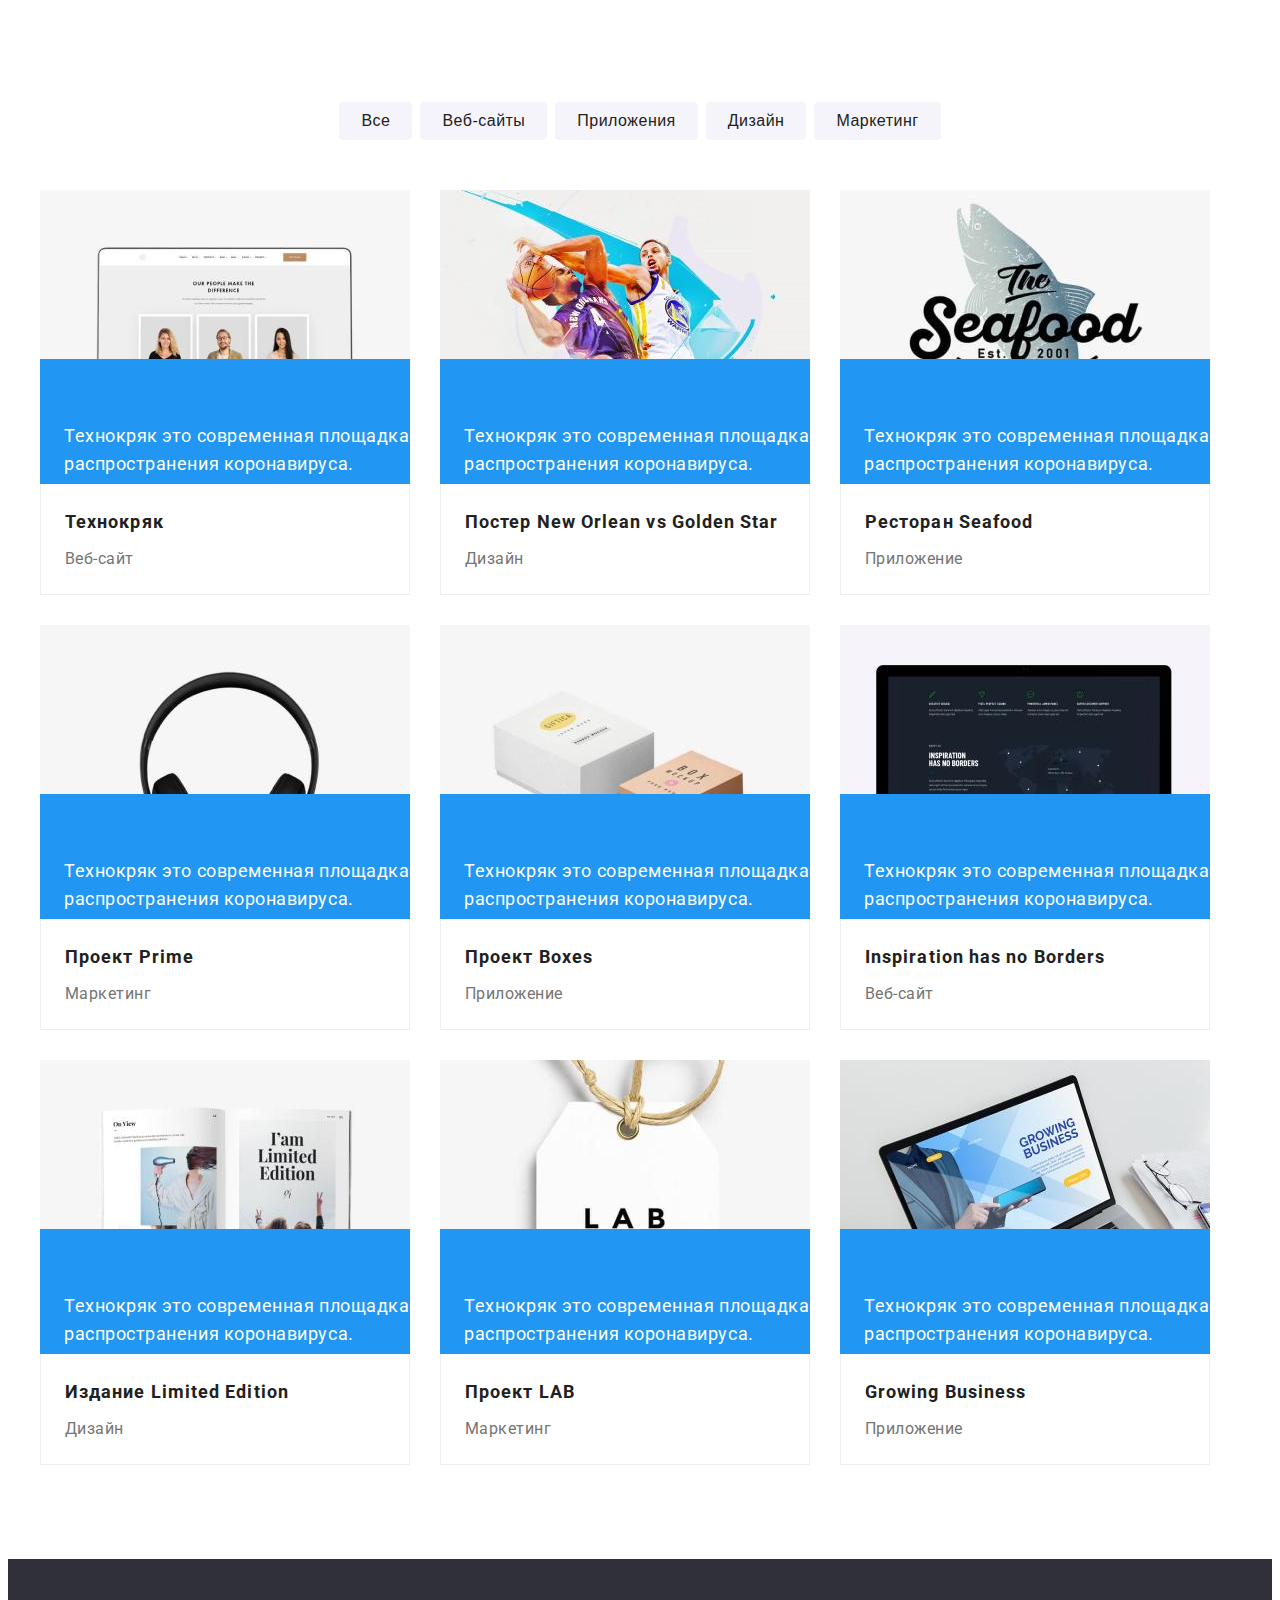
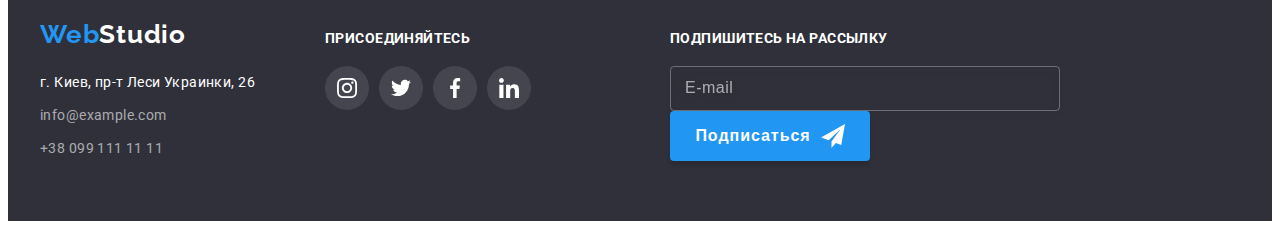
==== portfolio.html @ 68053c43 "1" ====
<!DOCTYPE html>
<html lang="ru">
  <head>
    <meta charset="UTF-8" />
    <meta http-equiv="X-UA-Compatible" content="IE=edge" />
    <meta name="viewport" content="width=device-width, initial-scale=1.0" />
    <link rel="preconnect" href="https://fonts.googleapis.com" />
    <link rel="preconnect" href="https://fonts.gstatic.com" crossorigin />
    <link
      href="https://fonts.googleapis.com/css2?family=Raleway:wght@700&family=Roboto:wght@400;500;700;900&display=swap"
      rel="stylesheet"
    />
    <link
      rel="stylesheet"
      href="https://cdnjs.cloudflare.com/ajax/libs/modern-normalize/1.1.0/modern-normalize.min.css"
      integrity="sha512-wpPYUAdjBVSE4KJnH1VR1HeZfpl1ub8YT/NKx4PuQ5NmX2tKuGu6U/JRp5y+Y8XG2tV+wKQpNHVUX03MfMFn9Q=="
      crossorigin="anonymous"
      referrerpolicy="no-referrer"
    />
    <link rel="stylesheet" href="./css/main.min.css" />
    <title>Test</title>
  </head>
  <body>
    <!-- <header class="header">
      <div class="header__container container">
        
        <a href="./index.html" class="header__logo logo link"
          >Web<span class="logo_primary-color">Studio</span>
          </a
        >


        <nav class="nav header__nav">
          <ul class="nav-list list">
            <li class="nav__item">
              <a class="nav__link link" href="./index.html">Студия </a>
            </li>
            <li class="nav__item">
              <a class="nav__link link" href="./portfolio.html"
                ><span class="nav__link_current-page">Портфолио</span></a
              >
            </li>
            <li class="nav__item">
              <a class="nav__link link" href="">Контакты</a>
            </li>
          </ul>
        </nav>

        <ul class="header__contacts contacts-list list">
          <li class="contacts-list__item">
            <a class="contacts-list__link link" href="mailto:info@devstudio.com"
              ><svg class="contacts-list__icon" width="16" height="12">
                <use href="./images/icon.svg#mailto"></use>
              </svg>
              info@devstudio.com
            </a>
          </li>
          <li class="contacts-list__item">
            <a class="contacts-list__link link" href="tel:+380961111111">
              <svg class="contacts-list__icon" width="10" height="16">
                <use href="./images/icon.svg#tel"></use>
              </svg>
              +38 096 111 11 11
            </a>
          </li>
        </ul>
      </div>
    </header> -->

    <main>
      <section class="portfolio section">
        <div class="container">
          <h1 class="visually-hidden">Портфолио</h1>
          <ul class="portfolio-filter portfolio-filter_margin-bottom list">
            <li class="portfolio-filter__item">
              <button class="portfolio-filter__btn" type="button">Все</button>
            </li>
            <li class="portfolio-filter__item">
              <button class="portfolio-filter__btn" type="button">
                Веб-сайты
              </button>
            </li>
            <li class="portfolio-filter__item">
              <button class="portfolio-filter__btn" type="button">
                Приложения
              </button>
            </li>
            <li class="portfolio-filter__item">
              <button class="portfolio-filter__btn" type="button">
                Дизайн
              </button>
            </li>
            <li class="portfolio-filter__item">
              <button class="portfolio-filter__btn" type="button">
                Маркетинг
              </button>
            </li>
          </ul>
          <ul class="portfolio-grid">
            <li class="portfolio-grid__item">
              <a class="portfolio-grid__link" href="">
                <div class="portfolio-grid__thumb">
                  <img
                    src="./images/portfolio-1.jpeg"
                    alt="Ноутбук"
                    width="100%"
                    height="auto"
                  />
                  <p class="portfolio-grid__text">
                    Технокряк это современная площадка распространения
                    коронавируса. Компании используют эту платформу для
                    цифрового шпионажа и атак на защищённые сервера конкурентов.
                  </p>
                </div>

                <div class="portfolio-grid__description">
                  <h2 class="portfolio-grid__title">Технокряк</h2>
                  <p class="portfolio-grid__subtitle">Веб-сайт</p>
                </div>
              </a>
            </li>
            <li class="portfolio-grid__item">
              <a class="portfolio-grid__link" href=""
                ><div class="portfolio-grid__thumb">
                  <img
                    src="./images/portfolio-2.jpeg"
                    alt="Ноутбук"
                    width="100%"
                    height="auto"
                  />
                  <p class="portfolio-grid__text">
                    Технокряк это современная площадка распространения
                    коронавируса. Компании используют эту платформу для
                    цифрового шпионажа и атак на защищённые сервера конкурентов.
                  </p>
                </div>
                <div class="portfolio-grid__description">
                  <h2 class="portfolio-grid__title">
                    Постер New Orlean vs Golden Star
                  </h2>
                  <p class="portfolio-grid__subtitle">Дизайн</p>
                </div>
              </a>
            </li>
            <li class="portfolio-grid__item">
              <a class="portfolio-grid__link" href=""
                ><div class="portfolio-grid__thumb">
                  <img
                    src="./images/portfolio-3.jpeg"
                    alt="Ноутбук"
                    width="100%"
                    height="auto"
                  />
                  <p class="portfolio-grid__text">
                    Технокряк это современная площадка распространения
                    коронавируса. Компании используют эту платформу для
                    цифрового шпионажа и атак на защищённые сервера конкурентов.
                  </p>
                </div>
                <div class="portfolio-grid__description">
                  <h2 class="portfolio-grid__title">Ресторан Seafood</h2>
                  <p class="portfolio-grid__subtitle">Приложение</p>
                </div>
              </a>
            </li>
            <li class="portfolio-grid__item">
              <a class="portfolio-grid__link" href=""
                ><div class="portfolio-grid__thumb">
                  <img
                    src="./images/portfolio-4.jpeg"
                    alt="Ноутбук"
                    width="100%"
                    height="auto"
                  />
                  <p class="portfolio-grid__text">
                    Технокряк это современная площадка распространения
                    коронавируса. Компании используют эту платформу для
                    цифрового шпионажа и атак на защищённые сервера конкурентов.
                  </p>
                </div>
                <div class="portfolio-grid__description">
                  <h2 class="portfolio-grid__title">Проект Prime</h2>
                  <p class="portfolio-grid__subtitle">Маркетинг</p>
                </div>
              </a>
            </li>
            <li class="portfolio-grid__item">
              <a class="portfolio-grid__link" href=""
                ><div class="portfolio-grid__thumb">
                  <img
                    src="./images/portfolio-5.jpeg"
                    alt="Ноутбук"
                    width="100%"
                    height="auto"
                  />
                  <p class="portfolio-grid__text">
                    Технокряк это современная площадка распространения
                    коронавируса. Компании используют эту платформу для
                    цифрового шпионажа и атак на защищённые сервера конкурентов.
                  </p>
                </div>
                <div class="portfolio-grid__description">
                  <h2 class="portfolio-grid__title">Проект Boxes</h2>
                  <p class="portfolio-grid__subtitle">Приложение</p>
                </div>
              </a>
            </li>
            <li class="portfolio-grid__item">
              <a class="portfolio-grid__link" href=""
                ><div class="portfolio-grid__thumb">
                  <img
                    src="./images/portfolio-6.jpeg"
                    alt="Ноутбук"
                    width="100%"
                    height="auto"
                  />
                  <p class="portfolio-grid__text">
                    Технокряк это современная площадка распространения
                    коронавируса. Компании используют эту платформу для
                    цифрового шпионажа и атак на защищённые сервера конкурентов.
                  </p>
                </div>
                <div class="portfolio-grid__description">
                  <h2 class="portfolio-grid__title">
                    Inspiration has no Borders
                  </h2>
                  <p class="portfolio-grid__subtitle">Веб-сайт</p>
                </div>
              </a>
            </li>
            <li class="portfolio-grid__item">
              <a class="portfolio-grid__link" href=""
                ><div class="portfolio-grid__thumb">
                  <img
                    src="./images/portfolio-7.jpeg"
                    alt="Ноутбук"
                    width="100%"
                    height="auto"
                  />
                  <p class="portfolio-grid__text">
                    Технокряк это современная площадка распространения
                    коронавируса. Компании используют эту платформу для
                    цифрового шпионажа и атак на защищённые сервера конкурентов.
                  </p>
                </div>
                <div class="portfolio-grid__description">
                  <h2 class="portfolio-grid__title">Издание Limited Edition</h2>
                  <p class="portfolio-grid__subtitle">Дизайн</p>
                </div>
              </a>
            </li>
            <li class="portfolio-grid__item">
              <a class="portfolio-grid__link" href=""
                ><div class="portfolio-grid__thumb">
                  <img
                    src="./images/portfolio-8.jpeg"
                    alt="Ноутбук"
                    width="100%"
                    height="auto"
                  />
                  <p class="portfolio-grid__text">
                    Технокряк это современная площадка распространения
                    коронавируса. Компании используют эту платформу для
                    цифрового шпионажа и атак на защищённые сервера конкурентов.
                  </p>
                </div>
                <div class="portfolio-grid__description">
                  <h2 class="portfolio-grid__title">Проект LAB</h2>
                  <p class="portfolio-grid__subtitle">Маркетинг</p>
                </div>
              </a>
            </li>
            <li class="portfolio-grid__item">
              <a class="portfolio-grid__link" href=""
                ><div class="portfolio-grid__thumb">
                  <img
                    src="./images/portfolio-9.jpeg"
                    alt="Ноутбук"
                    width="100%"
                    height="auto"
                  />
                  <p class="portfolio-grid__text">
                    Технокряк это современная площадка распространения
                    коронавируса. Компании используют эту платформу для
                    цифрового шпионажа и атак на защищённые сервера конкурентов.
                  </p>
                </div>
                <div class="portfolio-grid__description">
                  <h2 class="portfolio-grid__title">Growing Business</h2>
                  <p class="portfolio-grid__subtitle">Приложение</p>
                </div>
              </a>
            </li>
          </ul>
        </div>
      </section>
    </main>

    <footer class="footer section">
      <div class="footer__container container">
        <div class="footer__adress">
          <a href="./index.html" class="footer__logo logo link"
            >Web<span class="logo_secondary-color">Studio</span>
          </a>

          <address class="address">
            <ul class="addres__list">
              <li class="addres__item">
                <a class="adress__location" href="">
                  г. Киев, пр-т Леси Украинки, 26
                </a>
              </li>
              <li class="addres__item">
                <a
                  class="adress__contacts contacts-link"
                  href="mailto:info@example.com"
                >
                  info@example.com
                </a>
              </li>
              <li class="addres__item">
                <a
                  class="adress__contacts contacts-link"
                  href="tel:+380991111111"
                >
                  +38 099 111 11 11
                </a>
              </li>
            </ul>
          </address>
        </div>

        <div class="footer__social">
          <p class="footer__title">Присоединяйтесь</p>
          <ul class="social-list">
            <li class="social-list__item">
              <a
                class="social-list__link social-list__link_inverted"
                href="https://www.instagram.com/"
                target="_blank"
                rel="noreferrer noopener"
                ><svg class="social-list__icon" width="20" height="20">
                  <use href="./images/icon.svg#instagram"></use>
                </svg>
              </a>
            </li>
            <li class="social-list__item">
              <a
                href="https://facebook.com/"
                class="social-list__link social-list__link_inverted"
                target="_blank"
                rel="noreferrer noopener"
                ><svg class="social-list__icon" width="20" height="20">
                  <use href="./images/icon.svg#twitter"></use>
                </svg>
              </a>
            </li>
            <li class="social-list__item">
              <a
                href="https://twitter.com/"
                class="social-list__link social-list__link_inverted"
                target="_blank"
                rel="noreferrer noopener"
                ><svg class="social-list__icon" width="20" height="20">
                  <use href="./images/icon.svg#facebook"></use>
                </svg>
              </a>
            </li>
            <li class="social-list__item">
              <a
                href="https://linkedin.com/"
                class="social-list__link social-list__link_inverted"
                target="_blank"
                rel="noreferrer noopener"
                ><svg class="social-list__icon" width="20" height="20">
                  <use href="./images/icon.svg#linkedin"></use>
                </svg>
              </a>
            </li>
          </ul>
        </div>
        <div class="footer__subscribe">
          <form class="form-footer">
            <p class="footer__title">Подпишитесь на рассылку</p>
            <input
              type="email"
              id="email"
              placeholder="E-mail"
              class="form-footer__input"
            />
            <button type="submit" class="form-footer__btn btn">
              Подписаться
              <svg width="24" height="24" class="form-footer__icon">
                <use href="./images/icon.svg#icon-send"></use>
              </svg>
            </button>
          </form>
        </div>
      </div>
    </footer>
  </body>
</html>
---- css/main.min.css ----
:root{--primary-text-color: #757575;--secondary-text-color: #212121;--third-text-color: #ffffff;--primary-background-color: #e5e5e5;--secondary-background-color: #f5f4fa;--third-background-color: #ffffff;--primary-logo-color: #000000;--accent-color: #2196f3;--active-color: #188ce8}.visually-hidden{position:absolute;width:1px;height:1px;margin:-1px;border:0;padding:0;white-space:nowrap;clip-path:inset(100%);clip:rect(0 0 0 0);overflow:hidden}p,h1,h2,h3,h4,h5,h6,ul{margin:0;padding:0}img{display:block}ul{list-style:none}body{font-family:'Roboto', sans-serif;color:var(--primary-text-color);letter-spacing:0.03em}img{display:block}a{color:var(--primary-text-color);text-decoration:none;transition:color 250ms cubic-bezier(0.4, 0, 0.2, 1)}a:hover,a:focus{color:var(--accent-color)}@media screen and (min-width: 320px){.container{width:100%;padding-left:15px;padding-right:15px;margin:0 auto}}@media screen and (min-width: 480px){.container{width:480px;padding-left:15px;padding-right:15px;margin:0 auto}}@media screen and (min-width: 768px){.container{width:768px;padding-left:15px;padding-right:15px;margin:0 auto}}@media screen and (min-width: 1200px){.container{width:1200px;padding-left:15px;padding-right:15px;margin:0 auto}}.social-list{display:flex;justify-content:center}.social-list__item+.social-list__item{margin-left:10px}.social-list__link{display:flex;align-items:center;justify-content:center;width:44px;height:44px;border-radius:50%;color:#afb1b8;background-color:#ffffff;transition:background-color 250ms cubic-bezier(0.4, 0, 0.2, 1)}.social-list__link:focus,.social-list__link:hover{background-color:var(--accent-color)}.social-list__icon{fill:currentColor;transition:fill 250ms cubic-bezier(0.4, 0, 0.2, 1)}.social-list__link:focus .social-list__icon,.social-list__link:hover .social-list__icon{fill:#ffffff}.social-list__link_inverted{color:var(--third-text-color);background-color:rgba(255,255,255,0.1);transition:background-color 250ms cubic-bezier(0.4, 0, 0.2, 1)}.social-list__link_inverted:focus,.social-list__link_inverted:hover{background-color:var(--accent-color)}.social-list__icon{fill:currentColor}.btn{display:flex;justify-content:center;padding:10px 20px;width:200px;font-weight:700;font-size:16px;line-height:1.875;letter-spacing:.06em;text-transform:none;border:transparent;border-radius:4px;box-shadow:0px 4px 4px rgba(0,0,0,0.15);background-color:var(--accent-color);color:var(--third-text-color);cursor:pointer}.btn:active{background-color:var(--active-color)}.nav__link_current-page{color:var(--accent-color)}.nav__link_current-page::after{content:'';display:block;height:4px;width:100%;position:absolute;bottom:0;transform:translateY(1px);background:var(--accent-color);border-radius:2px}.logo{font-family:'Raleway', sans-serif;font-weight:700;font-size:26px;line-height:1.19231;letter-spacing:.03em;text-transform:none;color:var(--accent-color)}.logo:hover .logo_primary-color,.logo:focus .logo_primary-color,.logo:hover .logo_secondary-color,.logo:focus .logo_secondary-color{color:var(--accent-color)}.logo_primary-color{color:var(--primary-logo-color);transition:color 250ms cubic-bezier(0.4, 0, 0.2, 1)}.logo_secondary-color{color:var(--third-text-color);transition:color 250ms cubic-bezier(0.4, 0, 0.2, 1)}.section-title{text-align:center;color:var(--secondary-text-color)}@media screen and (min-width: 320px){.section-title{font-weight:700;font-size:28px;line-height:1.17857;letter-spacing:.03em;text-transform:none}}@media screen and (min-width: 1200px){.section-title{font-weight:700;font-size:36px;line-height:1.16667;letter-spacing:.03em;text-transform:none}}@media screen and (min-width: 320px){.section{padding:60px 0}}@media screen and (min-width: 1200px){.section{padding:94px 0}}.backdrop{position:fixed;top:0;left:0;width:100%;height:100%;opacity:1;transition:opacity 250ms cubic-bezier(0.4, 0, 0.2, 1);background:rgba(0,0,0,0.2)}.backdrop.is-hidden{opacity:0;pointer-events:none}.modal{position:absolute;top:50%;left:50%;transform:translate(-50%, -50%) scale(1);width:528px;min-height:580px;padding:40px;transition:transform 250ms cubic-bezier(0.4, 0, 0.2, 1);background:#ffffff;box-shadow:0px 1px 3px rgba(0,0,0,0.12),0px 1px 1px rgba(0,0,0,0.14),0px 2px 1px rgba(0,0,0,0.2);border-radius:4px}.modal__close-back{position:absolute;top:8px;right:8px;display:flex;align-items:center;justify-content:center;width:30px;height:30px;background:#ffffff;border-radius:50%;border:1px solid rgba(0,0,0,0.1);transition:border 250ms cubic-bezier(0.4, 0, 0.2, 1)}.modal__close-back:hover,.modal__close-back:focus{border:1px solid var(--accent-color)}.modal__close-back_icon{fill:currentColor;width:18px;height:18px;transition:fill 250ms cubic-bezier(0.4, 0, 0.2, 1)}.modal__close-back:hover .modal__close-back_icon,.modal__close-back:focus .modal__close-back_icon{fill:var(--accent-color)}.modal__title{font-weight:700;font-size:20px;line-height:1.1;color:var(--secondary-text-color);margin-bottom:12px}.modal-form__field{margin-bottom:10px}.modal-form__label{display:block;margin-bottom:4px;font-size:12px;line-height:1.17;letter-spacing:0.01em;color:var(--primary-text-color)}.modal-form__input_wrraper{position:relative}.modal-form__input{width:100%;padding:12px;padding-left:41px;border:1px solid rgba(33,33,33,0.2);border-radius:4px;outline:none;transition:border-color 250ms cubic-bezier(0.4, 0, 0.2, 1)}.modal-form__input:focus{border-color:var(--accent-color)}.modal-form__icon{position:absolute;top:50%;left:11px;transform:translateY(-50%);fill:#212121;transition:fill 250ms cubic-bezier(0.4, 0, 0.2, 1)}.modal-form__input:focus+.modal-form__icon{fill:var(--accent-color)}.modal-form__comment{margin-bottom:20px}.modal-form__input_text{padding:12px 16px;resize:none;height:120px}.modal-form__input_text::placeholder{font-size:12px;line-height:1.17;letter-spacing:0.01em;color:rgba(117,117,117,0.5);transition:text-shadow 250ms cubic-bezier(0.4, 0, 0.2, 1)}.modal-form__input_text:focus.modal-form__input_text::placeholder{text-shadow:0px 4px 4px rgba(0,0,0,0.25)}.modal-form__check{display:flex;justify-content:center;margin-bottom:40px}.modal-form__agree-link{text-decoration:underline;color:var(--accent-color)}.modal-form__check-text{display:flex;align-items:center;font-size:14px;line-height:1.71;color:var(--primary-text-color)}.modal-form__check-box-custom{display:flex;align-items:center;justify-content:center;margin-right:9px;width:16px;height:15px;border-radius:2px;border:2px solid #212121}.modal-form__check_input:checked+.modal-form__check-text .modal-form__check-box-custom{background-color:var(--accent-color);border-color:transparent}.modal-submit{margin:0 auto}@media screen and (min-width: 768px) and (max-width: 1199px){.list{display:flex;flex-wrap:wrap;justify-content:center;margin:-15px}}@media screen and (min-width: 1200px){.list{display:flex;flex-wrap:wrap}}@media screen and (min-width: 320px) and (max-width: 767px){.list__item+.list__item{margin-bottom:30px}}@media screen and (min-width: 768px) and (max-width: 1199px){.list__item+.list__item{flex-basis:354px;margin:15px}}@media screen and (min-width: 1200px){.list__item+.list__item{flex-basis:270px}.list__item+.list__item+.list__item+.list__item{margin-left:30px}}.header{border-bottom:1px solid #ececec}.header__container{display:flex;align-items:center}@media screen and (min-width: 768px) and (max-width: 1199px){.header__container{justify-content:space-between}}@media screen and (min-width: 1200px){.header__logo{margin-right:93px}}@media screen and (min-width: 320px) and (max-width: 767px){.header__nav{display:none}}@media screen and (min-width: 768px){.nav-list{display:flex}}.nav__item+.nav__item{margin-left:50px}.nav__link{position:relative;display:block;padding:32px 0;font-weight:500;font-size:14px;line-height:1.14286;letter-spacing:.02em;text-transform:none;color:var(--secondary-text-color)}@media screen and (min-width: 320px) and (max-width: 767px){.header__contacts{display:none}}@media screen and (min-width: 768px) and (max-width: 1199px){.header__contacts{display:flex;flex-direction:column}}@media screen and (min-width: 1200px){.header__contacts{display:flex;align-items:center;margin-left:auto}}@media screen and (min-width: 768px) and (max-width: 1199px){.contacts-list__item+.contacts-list__item{margin-top:10px}}@media screen and (min-width: 1200px){.contacts-list__item+.contacts-list__item{margin-left:50px}}.contacts-list__link{padding:32px 0;font-weight:500;font-size:14px;line-height:1.14286;letter-spacing:.02em;text-transform:none;color:var(--primary-text-color)}@media screen and (min-width: 1200px){.contacts-list__link{display:flex;align-items:center;justify-content:center}}.contacts-list__icon{margin-right:10px;fill:currentColor}.contacts-list__link:hover .contacts-list__icon,.contacts-list__link:focus .contacts-list__icon{fill:currentColor}.menu-open-btn{border:none;background-color:transparent;padding:0px;display:block;margin-left:auto}@media screen and (min-width: 320px) and (max-width: 767px){.menu-open-btn{margin-top:10px;margin-bottom:10px}}@media screen and (min-width: 768px){.menu-open-btn{display:none}}.menu-open-btn>span{display:block;width:40px;height:40px;background-color:#ccc}.hero{max-width:1600px;margin:0 auto;text-align:center;background-image:linear-gradient(rgba(47,48,58,0.4), rgba(47,48,58,0.4)),url(../images/hero-bg.jpeg);background-repeat:no-repeat;background-position:center;background-size:cover}@media screen and (min-width: 320px) and (max-width: 1199px){.hero{padding-top:118px;padding-bottom:118px}}@media screen and (min-width: 1200px){.hero{padding-top:200px;padding-bottom:200px}}.hero__title{margin-left:auto;margin-right:auto;color:var(--third-text-color);margin-bottom:30px}@media screen and (min-width: 320px) and (max-width: 1199px){.hero__title{font-weight:900;font-size:26px;line-height:1.61538;letter-spacing:.06em;text-transform:uppercase;max-width:360px}}@media screen and (min-width: 1200px){.hero__title{max-width:696px;font-weight:900;font-size:44px;line-height:1.36364;letter-spacing:.06em;text-transform:uppercase}}.hero__btn{margin-right:auto;margin-left:auto}@media screen and (min-width: 768px) and (max-width: 1199px){.advantage-list{display:flex;flex-wrap:wrap;margin:-15px}}@media screen and (min-width: 1200px){.advantage-list{display:flex;flex-wrap:wrap}}@media screen and (min-width: 320px) and (max-width: 767px){.advantage-list__item{margin-bottom:30px}}@media screen and (min-width: 768px) and (max-width: 1199px){.advantage-list__item{flex-basis:calc((100% - 4 * 15px) / 2);margin:15px}}@media screen and (min-width: 1200px){.advantage-list__item{flex-basis:270px}.advantage-list__item+.advantage-list__item{margin-left:30px}}.advantage-list__wrapper{display:flex;align-items:center;justify-content:center;height:120px;margin-bottom:30px;background-color:var(--secondary-background-color);border-radius:4px}.advantage-list__subtitle{margin-bottom:10px;font-weight:700;font-size:14px;line-height:1.14286;letter-spacing:.03em;text-transform:uppercase;color:var(--secondary-text-color)}@media screen and (min-width: 320px) and (max-width: 767px){.advantage-list__subtitle{text-align:center}}.advantage-list__text{font-weight:400;font-size:14px;line-height:1.71429;letter-spacing:.03em;text-transform:none}@media screen and (max-width: 1199px){.work{display:none}}@media screen and (min-width: 1200px){.work{padding-top:0}}.work__title{margin-bottom:50px}.work-list{display:flex}.work-list__item+.work-list__item{margin-left:30px}.card-thumb{position:relative}.card-thumb__text{position:absolute;bottom:0;width:100%;padding:27px 0;font-weight:700;font-size:14px;line-height:1.14286;letter-spacing:.03em;text-transform:uppercase;text-align:center;color:var(--third-text-color);background-color:rgba(47,48,58,0.8)}.command{background-color:var(--secondary-background-color)}.command__title{margin-bottom:50px}@media screen and (min-width: 768px) and (max-width: 1199px){.command__list{display:flex;flex-wrap:wrap;margin:-15px}}@media screen and (min-width: 1200px){.command__list{display:flex}}.command__item{background-color:var(--third-background-color);border-radius:0px 0px 4px 4px;box-shadow:0px 1px 3px rgba(0,0,0,0.12),0px 1px 1px rgba(0,0,0,0.14),0px 2px 1px rgba(0,0,0,0.2)}@media screen and (min-width: 320px) and (max-width: 767px){.command__item{margin-bottom:30px;min-width:270px;height:auto;margin-left:auto;margin-right:auto}}@media screen and (min-width: 768px) and (max-width: 1199px){.command__item{margin:15px;flex-basis:calc((100% - 4 * 15px) / 2)}}@media screen and (min-width: 1200px){.command__item+.command__item{margin-left:30px}}.command__description{padding:30px 0;text-align:center}.command__subtitle{margin-bottom:10px;font-weight:500;font-size:16px;line-height:1.19}.command__text{margin-bottom:16px;font-size:16px;line-height:1.19}.clients__title{margin-bottom:50px}.clients__list{display:flex}@media screen and (min-width: 320px) and (max-width: 1199px){.clients__list{flex-wrap:wrap;margin:-15px}}.clients__item{height:92px}@media screen and (min-width: 320px) and (max-width: 767px){.clients__item{margin:15px;flex-basis:calc((100% - 4 * 15px) / 2)}}@media screen and (min-width: 768px) and (max-width: 1199px){.clients__item{margin:15px;flex-basis:calc((100% - 6 * 15px) / 3)}}@media screen and (min-width: 1200px){.clients__item{flex-basis:calc((100% - 12 * 15px) / 6)}.clients__item+.clients__item{margin-left:30px}}.clients__link{display:flex;align-items:center;justify-content:center;width:100%;height:100%;border:1px solid #afb1b8;border-radius:4px;transition:border 250ms cubic-bezier(0.4, 0, 0.2, 1)}.clients__link:hover,.clients__link:focus{border:1px solid var(--accent-color)}.clients__logo{fill:#afb1b8;transition:fill 250ms cubic-bezier(0.4, 0, 0.2, 1)}.clients__link:hover .clients__logo,.clients__link:focus .clients__logo{fill:var(--accent-color)}.footer{padding:60px 0;background-color:#2f303a}.footer__container{display:flex}@media screen and (min-width: 320px) and (max-width: 767px){.footer__container{flex-direction:column;align-items:center}}@media screen and (min-width: 768px) and (max-width: 1199px){.footer__container{flex-wrap:wrap;justify-content:space-around;align-items:baseline}}@media screen and (min-width: 1200px){.footer__container{align-items:baseline}}@media screen and (min-width: 320px) and (max-width: 1199px){.footer__adress{text-align:center;margin-bottom:60px}}@media screen and (min-width: 1200px){.footer__adress{margin-right:70px}}@media screen and (min-width: 320px) and (max-width: 767px){.footer__social{text-align:center;margin-bottom:60px}}@media screen and (min-width: 768px) and (max-width: 1199px){.footer__social{text-align:center}}.footer__logo{display:inline-block;margin-bottom:20px}.address{font-style:inherit}.addres__list{display:inline-block}.addres__item+.addres__item{margin-top:9px}.adress__location{font-weight:400;font-size:14px;line-height:1.71429;letter-spacing:.03em;text-transform:none;color:var(--third-text-color)}.adress__contacts{font-weight:400;font-size:14px;line-height:1.71429;letter-spacing:.03em;text-transform:none;color:rgba(255,255,255,0.6)}.footer__title{font-weight:700;font-size:14px;line-height:1.14286;letter-spacing:.03em;text-transform:uppercase;color:#ffffff;margin-bottom:20px}@media screen and (min-width: 320px) and (max-width: 767px){.footer__subscribe{width:100%}}@media screen and (min-width: 1200px){.footer__subscribe{width:570px;margin-left:auto}}@media screen and (min-width: 320px) and (max-width: 767px){.form-footer{display:flex;flex-direction:column;text-align:center}}@media screen and (min-width: 768px) and (max-width: 1199px){.form-footer{text-align:center}}@media screen and (min-width: 1200px){.form-footer{display:flex;flex-wrap:wrap}}.form-footer__input{padding:14px;background-color:transparent;color:var(--third-text-color);border:1px solid rgba(255,255,255,0.3);filter:drop-shadow(0px 4px 4px rgba(0,0,0,0.15));border-radius:4px;outline:none;transition:border-color 250ms cubic-bezier(0.4, 0, 0.2, 1)}.form-footer__input:focus{border-color:var(--accent-color)}.form-footer__input::placeholder{font-weight:400;font-size:16px;line-height:1.25;letter-spacing:.03em;text-transform:none;color:rgba(255,255,255,0.6)}@media screen and (min-width: 320px) and (max-width: 767px){.form-footer__input{width:100%;max-width:450px;margin-bottom:20px}}@media screen and (min-width: 768px) and (max-width: 1199px){.form-footer__input{width:450px;margin-bottom:20px}}@media screen and (min-width: 1200px){.form-footer__input{margin-right:10px;flex-basis:calc(100% - 210px)}}@media screen and (min-width: 320px) and (max-width: 1199px){.form-footer__btn{margin:0 auto}}.form-footer__icon{margin-left:10px;align-self:center}@media screen and (min-width: 320px) and (max-width: 767px){.portfolio-filter{display:flex;justify-content:start;flex-wrap:wrap;margin:-7px -4px;max-width:450px}}@media screen and (min-width: 451px) and (max-width: 767px){.portfolio-filter{margin:0 auto;justify-content:center}}@media screen and (min-width: 1200px){.portfolio-filter{display:flex;justify-content:center}}@media screen and (min-width: 320px){.portfolio-filter_margin-bottom{margin-bottom:40px}}@media screen and (min-width: 320px){.portfolio-filter_margin-bottom{margin-bottom:30px}}@media screen and (min-width: 1200px){.portfolio-filter_margin-bottom{margin-bottom:50px}}@media screen and (min-width: 320px) and (max-width: 767px){.portfolio-filter__item{margin:7px 4px}}@media screen and (min-width: 768px){.portfolio-filter__item+.portfolio-filter__item{margin-left:8px}}.portfolio-filter__btn{padding:6px 22px;font-weight:500;font-size:16px;line-height:1.625;letter-spacing:.03em;text-transform:none;color:var(--secondary-text-color);background-color:var(--secondary-background-color);border-radius:4px;border:transparent;transition:color 250ms cubic-bezier(0.4, 0, 0.2, 1),background-color 250ms cubic-bezier(0.4, 0, 0.2, 1),box-shadow 250ms cubic-bezier(0.4, 0, 0.2, 1)}.portfolio-filter__btn:hover,.portfolio-filter__btn:focus{color:var(--third-text-color);background-color:var(--accent-color);box-shadow:0px 3px 1px rgba(0,0,0,0.1),0px 1px 2px rgba(0,0,0,0.08),0px 2px 2px rgba(0,0,0,0.12)}@media screen and (min-width: 768px) and (max-width: 1199px){.portfolio-grid{display:flex;margin:-15px;flex-wrap:wrap}}@media screen and (min-width: 1200px){.portfolio-grid{display:flex;margin:-15px;flex-wrap:wrap}}@media screen and (min-width: 320px) and (max-width: 767px){.portfolio-grid__item{margin:0 auto}.portfolio-grid__item+.portfolio-grid__item{margin-top:30px}}@media screen and (min-width: 768px) and (max-width: 1199px){.portfolio-grid__item{margin:15px;flex-basis:calc((100% - 4 * 15px) / 2)}}@media screen and (min-width: 1200px){.portfolio-grid__item{margin:15px}}.portfolio-grid__link{display:block;transition:box-shadow 250ms cubic-bezier(0.4, 0, 0.2, 1)}.portfolio-grid__link:focus,.portfolio-grid__link:hover{box-shadow:0px 1px 1px rgba(0,0,0,0.12),0px 4px 4px rgba(0,0,0,0.06),1px 4px 6px rgba(0,0,0,0.16)}@media screen and (min-width: 768px) and (max-width: 1199px){.portfolio-grid__link{display:flex;flex-direction:column;height:100%}}.portfolio-grid__thumb{position:relative;bottom:0;overflow:hidden}.portfolio-grid__text{position:absolute;bottom:0;width:100%;height:100%;padding:63px 24px;font-size:18px;line-height:1.56;font-weight:400;font-size:18px;line-height:1.55556;letter-spacing:.03em;text-transform:none;color:var(--third-text-color);background-color:var(--accent-color);transform:translateY(295px);transition:transform 250ms cubic-bezier(0.4, 0, 0.2, 1)}.portfolio-grid__link:focus .portfolio-grid__text,.portfolio-grid__link:hover .portfolio-grid__text{transform:translateY(0)}.portfolio-grid__description{padding:20px 24px;border-bottom:1px solid #eeeeee;border-left:1px solid #eeeeee;border-right:1px solid #eeeeee}@media screen and (min-width: 768px) and (max-width: 1199px){.portfolio-grid__description{flex-grow:1}}.portfolio-grid__title{margin-bottom:4px;font-weight:700;font-size:18px;line-height:2;letter-spacing:.06em;text-transform:none;color:var(--secondary-text-color)}.portfolio-grid__subtitle{font-weight:400;font-size:16px;line-height:1.875;letter-spacing:.03em;text-transform:none;color:var(--primary-text-color)}
/*# sourceMappingURL=main.min.css.map */
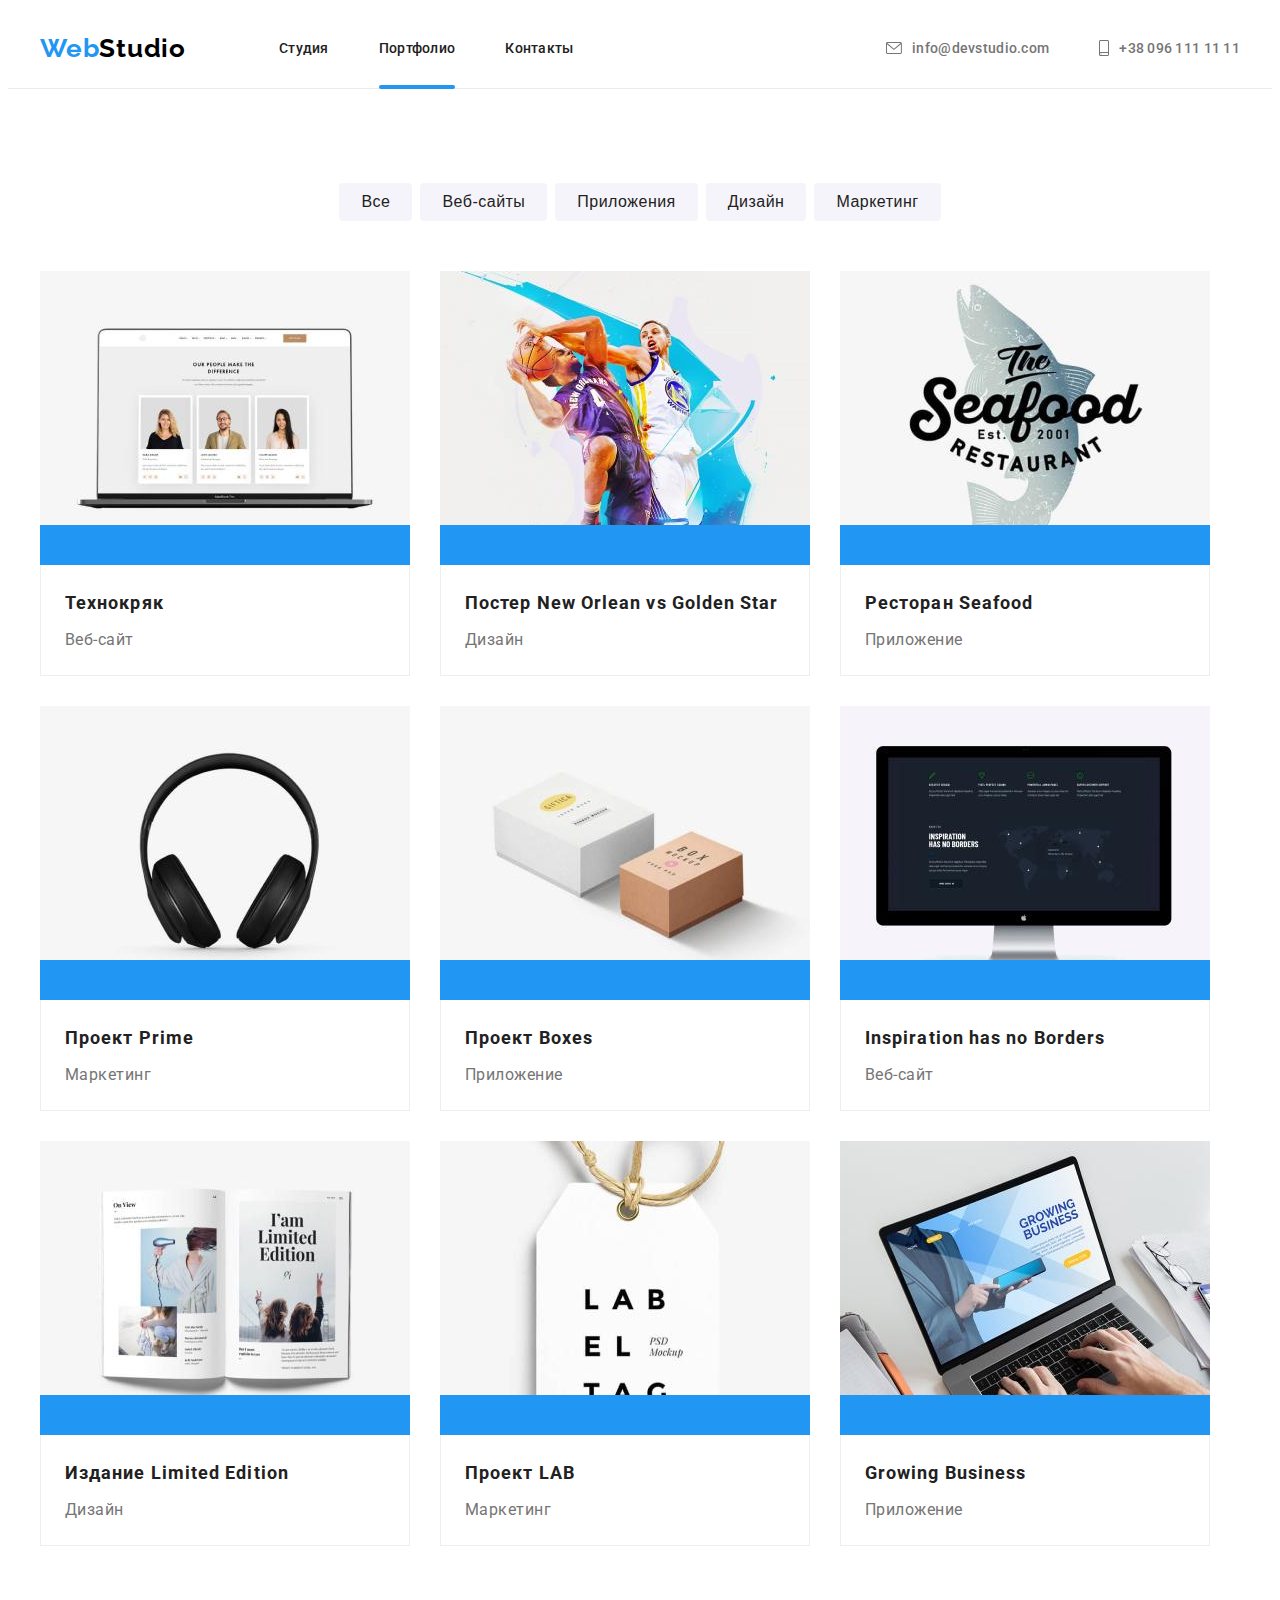
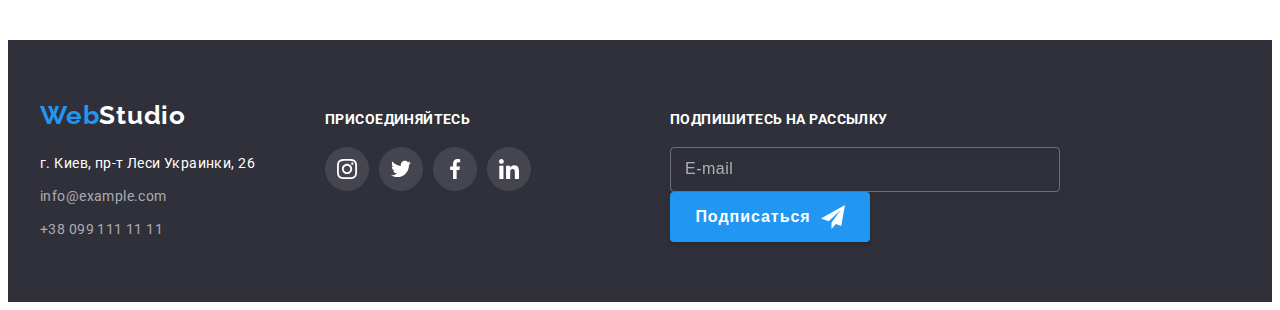
==== commit 95453677: "2" ====
--- a/portfolio.html
+++ b/portfolio.html
@@ -21,34 +21,33 @@
     <title>Test</title>
   </head>
   <body>
-    <!-- <header class="header">
+    <header class="header">
       <div class="header__container container">
-        
         <a href="./index.html" class="header__logo logo link"
           >Web<span class="logo_primary-color">Studio</span>
-          </a
-        >
-
-
-        <nav class="nav header__nav">
-          <ul class="nav-list list">
+        </a>
+
+        <nav class="header__nav">
+          <ul class="nav-list">
             <li class="nav__item">
-              <a class="nav__link link" href="./index.html">Студия </a>
+              <a class="nav__link" href="./index.html">Студия </a>
             </li>
             <li class="nav__item">
-              <a class="nav__link link" href="./portfolio.html"
-                ><span class="nav__link_current-page">Портфолио</span></a
+              <a
+                class="nav__link nav__link_current-page"
+                href="./portfolio.html"
+                >Портфолио</a
               >
             </li>
             <li class="nav__item">
-              <a class="nav__link link" href="">Контакты</a>
+              <a class="nav__link" href="">Контакты</a>
             </li>
           </ul>
         </nav>
 
-        <ul class="header__contacts contacts-list list">
+        <ul class="header__contacts contacts-list">
           <li class="contacts-list__item">
-            <a class="contacts-list__link link" href="mailto:info@devstudio.com"
+            <a class="contacts-list__link" href="mailto:info@devstudio.com"
               ><svg class="contacts-list__icon" width="16" height="12">
                 <use href="./images/icon.svg#mailto"></use>
               </svg>
@@ -56,7 +55,7 @@
             </a>
           </li>
           <li class="contacts-list__item">
-            <a class="contacts-list__link link" href="tel:+380961111111">
+            <a class="contacts-list__link" href="tel:+380961111111">
               <svg class="contacts-list__icon" width="10" height="16">
                 <use href="./images/icon.svg#tel"></use>
               </svg>
@@ -64,8 +63,9 @@
             </a>
           </li>
         </ul>
+        <button class="menu-open-btn"><span></span></button>
       </div>
-    </header> -->
+    </header>
 
     <main>
       <section class="portfolio section">
--- a/css/main.min.css
+++ b/css/main.min.css
@@ -1,2 +1,2 @@
-:root{--primary-text-color: #757575;--secondary-text-color: #212121;--third-text-color: #ffffff;--primary-background-color: #e5e5e5;--secondary-background-color: #f5f4fa;--third-background-color: #ffffff;--primary-logo-color: #000000;--accent-color: #2196f3;--active-color: #188ce8}.visually-hidden{position:absolute;width:1px;height:1px;margin:-1px;border:0;padding:0;white-space:nowrap;clip-path:inset(100%);clip:rect(0 0 0 0);overflow:hidden}p,h1,h2,h3,h4,h5,h6,ul{margin:0;padding:0}img{display:block}ul{list-style:none}body{font-family:'Roboto', sans-serif;color:var(--primary-text-color);letter-spacing:0.03em}img{display:block}a{color:var(--primary-text-color);text-decoration:none;transition:color 250ms cubic-bezier(0.4, 0, 0.2, 1)}a:hover,a:focus{color:var(--accent-color)}@media screen and (min-width: 320px){.container{width:100%;padding-left:15px;padding-right:15px;margin:0 auto}}@media screen and (min-width: 480px){.container{width:480px;padding-left:15px;padding-right:15px;margin:0 auto}}@media screen and (min-width: 768px){.container{width:768px;padding-left:15px;padding-right:15px;margin:0 auto}}@media screen and (min-width: 1200px){.container{width:1200px;padding-left:15px;padding-right:15px;margin:0 auto}}.social-list{display:flex;justify-content:center}.social-list__item+.social-list__item{margin-left:10px}.social-list__link{display:flex;align-items:center;justify-content:center;width:44px;height:44px;border-radius:50%;color:#afb1b8;background-color:#ffffff;transition:background-color 250ms cubic-bezier(0.4, 0, 0.2, 1)}.social-list__link:focus,.social-list__link:hover{background-color:var(--accent-color)}.social-list__icon{fill:currentColor;transition:fill 250ms cubic-bezier(0.4, 0, 0.2, 1)}.social-list__link:focus .social-list__icon,.social-list__link:hover .social-list__icon{fill:#ffffff}.social-list__link_inverted{color:var(--third-text-color);background-color:rgba(255,255,255,0.1);transition:background-color 250ms cubic-bezier(0.4, 0, 0.2, 1)}.social-list__link_inverted:focus,.social-list__link_inverted:hover{background-color:var(--accent-color)}.social-list__icon{fill:currentColor}.btn{display:flex;justify-content:center;padding:10px 20px;width:200px;font-weight:700;font-size:16px;line-height:1.875;letter-spacing:.06em;text-transform:none;border:transparent;border-radius:4px;box-shadow:0px 4px 4px rgba(0,0,0,0.15);background-color:var(--accent-color);color:var(--third-text-color);cursor:pointer}.btn:active{background-color:var(--active-color)}.nav__link_current-page{color:var(--accent-color)}.nav__link_current-page::after{content:'';display:block;height:4px;width:100%;position:absolute;bottom:0;transform:translateY(1px);background:var(--accent-color);border-radius:2px}.logo{font-family:'Raleway', sans-serif;font-weight:700;font-size:26px;line-height:1.19231;letter-spacing:.03em;text-transform:none;color:var(--accent-color)}.logo:hover .logo_primary-color,.logo:focus .logo_primary-color,.logo:hover .logo_secondary-color,.logo:focus .logo_secondary-color{color:var(--accent-color)}.logo_primary-color{color:var(--primary-logo-color);transition:color 250ms cubic-bezier(0.4, 0, 0.2, 1)}.logo_secondary-color{color:var(--third-text-color);transition:color 250ms cubic-bezier(0.4, 0, 0.2, 1)}.section-title{text-align:center;color:var(--secondary-text-color)}@media screen and (min-width: 320px){.section-title{font-weight:700;font-size:28px;line-height:1.17857;letter-spacing:.03em;text-transform:none}}@media screen and (min-width: 1200px){.section-title{font-weight:700;font-size:36px;line-height:1.16667;letter-spacing:.03em;text-transform:none}}@media screen and (min-width: 320px){.section{padding:60px 0}}@media screen and (min-width: 1200px){.section{padding:94px 0}}.backdrop{position:fixed;top:0;left:0;width:100%;height:100%;opacity:1;transition:opacity 250ms cubic-bezier(0.4, 0, 0.2, 1);background:rgba(0,0,0,0.2)}.backdrop.is-hidden{opacity:0;pointer-events:none}.modal{position:absolute;top:50%;left:50%;transform:translate(-50%, -50%) scale(1);width:528px;min-height:580px;padding:40px;transition:transform 250ms cubic-bezier(0.4, 0, 0.2, 1);background:#ffffff;box-shadow:0px 1px 3px rgba(0,0,0,0.12),0px 1px 1px rgba(0,0,0,0.14),0px 2px 1px rgba(0,0,0,0.2);border-radius:4px}.modal__close-back{position:absolute;top:8px;right:8px;display:flex;align-items:center;justify-content:center;width:30px;height:30px;background:#ffffff;border-radius:50%;border:1px solid rgba(0,0,0,0.1);transition:border 250ms cubic-bezier(0.4, 0, 0.2, 1)}.modal__close-back:hover,.modal__close-back:focus{border:1px solid var(--accent-color)}.modal__close-back_icon{fill:currentColor;width:18px;height:18px;transition:fill 250ms cubic-bezier(0.4, 0, 0.2, 1)}.modal__close-back:hover .modal__close-back_icon,.modal__close-back:focus .modal__close-back_icon{fill:var(--accent-color)}.modal__title{font-weight:700;font-size:20px;line-height:1.1;color:var(--secondary-text-color);margin-bottom:12px}.modal-form__field{margin-bottom:10px}.modal-form__label{display:block;margin-bottom:4px;font-size:12px;line-height:1.17;letter-spacing:0.01em;color:var(--primary-text-color)}.modal-form__input_wrraper{position:relative}.modal-form__input{width:100%;padding:12px;padding-left:41px;border:1px solid rgba(33,33,33,0.2);border-radius:4px;outline:none;transition:border-color 250ms cubic-bezier(0.4, 0, 0.2, 1)}.modal-form__input:focus{border-color:var(--accent-color)}.modal-form__icon{position:absolute;top:50%;left:11px;transform:translateY(-50%);fill:#212121;transition:fill 250ms cubic-bezier(0.4, 0, 0.2, 1)}.modal-form__input:focus+.modal-form__icon{fill:var(--accent-color)}.modal-form__comment{margin-bottom:20px}.modal-form__input_text{padding:12px 16px;resize:none;height:120px}.modal-form__input_text::placeholder{font-size:12px;line-height:1.17;letter-spacing:0.01em;color:rgba(117,117,117,0.5);transition:text-shadow 250ms cubic-bezier(0.4, 0, 0.2, 1)}.modal-form__input_text:focus.modal-form__input_text::placeholder{text-shadow:0px 4px 4px rgba(0,0,0,0.25)}.modal-form__check{display:flex;justify-content:center;margin-bottom:40px}.modal-form__agree-link{text-decoration:underline;color:var(--accent-color)}.modal-form__check-text{display:flex;align-items:center;font-size:14px;line-height:1.71;color:var(--primary-text-color)}.modal-form__check-box-custom{display:flex;align-items:center;justify-content:center;margin-right:9px;width:16px;height:15px;border-radius:2px;border:2px solid #212121}.modal-form__check_input:checked+.modal-form__check-text .modal-form__check-box-custom{background-color:var(--accent-color);border-color:transparent}.modal-submit{margin:0 auto}@media screen and (min-width: 768px) and (max-width: 1199px){.list{display:flex;flex-wrap:wrap;justify-content:center;margin:-15px}}@media screen and (min-width: 1200px){.list{display:flex;flex-wrap:wrap}}@media screen and (min-width: 320px) and (max-width: 767px){.list__item+.list__item{margin-bottom:30px}}@media screen and (min-width: 768px) and (max-width: 1199px){.list__item+.list__item{flex-basis:354px;margin:15px}}@media screen and (min-width: 1200px){.list__item+.list__item{flex-basis:270px}.list__item+.list__item+.list__item+.list__item{margin-left:30px}}.header{border-bottom:1px solid #ececec}.header__container{display:flex;align-items:center}@media screen and (min-width: 768px) and (max-width: 1199px){.header__container{justify-content:space-between}}@media screen and (min-width: 1200px){.header__logo{margin-right:93px}}@media screen and (min-width: 320px) and (max-width: 767px){.header__nav{display:none}}@media screen and (min-width: 768px){.nav-list{display:flex}}.nav__item+.nav__item{margin-left:50px}.nav__link{position:relative;display:block;padding:32px 0;font-weight:500;font-size:14px;line-height:1.14286;letter-spacing:.02em;text-transform:none;color:var(--secondary-text-color)}@media screen and (min-width: 320px) and (max-width: 767px){.header__contacts{display:none}}@media screen and (min-width: 768px) and (max-width: 1199px){.header__contacts{display:flex;flex-direction:column}}@media screen and (min-width: 1200px){.header__contacts{display:flex;align-items:center;margin-left:auto}}@media screen and (min-width: 768px) and (max-width: 1199px){.contacts-list__item+.contacts-list__item{margin-top:10px}}@media screen and (min-width: 1200px){.contacts-list__item+.contacts-list__item{margin-left:50px}}.contacts-list__link{padding:32px 0;font-weight:500;font-size:14px;line-height:1.14286;letter-spacing:.02em;text-transform:none;color:var(--primary-text-color)}@media screen and (min-width: 1200px){.contacts-list__link{display:flex;align-items:center;justify-content:center}}.contacts-list__icon{margin-right:10px;fill:currentColor}.contacts-list__link:hover .contacts-list__icon,.contacts-list__link:focus .contacts-list__icon{fill:currentColor}.menu-open-btn{border:none;background-color:transparent;padding:0px;display:block;margin-left:auto}@media screen and (min-width: 320px) and (max-width: 767px){.menu-open-btn{margin-top:10px;margin-bottom:10px}}@media screen and (min-width: 768px){.menu-open-btn{display:none}}.menu-open-btn>span{display:block;width:40px;height:40px;background-color:#ccc}.hero{max-width:1600px;margin:0 auto;text-align:center;background-image:linear-gradient(rgba(47,48,58,0.4), rgba(47,48,58,0.4)),url(../images/hero-bg.jpeg);background-repeat:no-repeat;background-position:center;background-size:cover}@media screen and (min-width: 320px) and (max-width: 1199px){.hero{padding-top:118px;padding-bottom:118px}}@media screen and (min-width: 1200px){.hero{padding-top:200px;padding-bottom:200px}}.hero__title{margin-left:auto;margin-right:auto;color:var(--third-text-color);margin-bottom:30px}@media screen and (min-width: 320px) and (max-width: 1199px){.hero__title{font-weight:900;font-size:26px;line-height:1.61538;letter-spacing:.06em;text-transform:uppercase;max-width:360px}}@media screen and (min-width: 1200px){.hero__title{max-width:696px;font-weight:900;font-size:44px;line-height:1.36364;letter-spacing:.06em;text-transform:uppercase}}.hero__btn{margin-right:auto;margin-left:auto}@media screen and (min-width: 768px) and (max-width: 1199px){.advantage-list{display:flex;flex-wrap:wrap;margin:-15px}}@media screen and (min-width: 1200px){.advantage-list{display:flex;flex-wrap:wrap}}@media screen and (min-width: 320px) and (max-width: 767px){.advantage-list__item{margin-bottom:30px}}@media screen and (min-width: 768px) and (max-width: 1199px){.advantage-list__item{flex-basis:calc((100% - 4 * 15px) / 2);margin:15px}}@media screen and (min-width: 1200px){.advantage-list__item{flex-basis:270px}.advantage-list__item+.advantage-list__item{margin-left:30px}}.advantage-list__wrapper{display:flex;align-items:center;justify-content:center;height:120px;margin-bottom:30px;background-color:var(--secondary-background-color);border-radius:4px}.advantage-list__subtitle{margin-bottom:10px;font-weight:700;font-size:14px;line-height:1.14286;letter-spacing:.03em;text-transform:uppercase;color:var(--secondary-text-color)}@media screen and (min-width: 320px) and (max-width: 767px){.advantage-list__subtitle{text-align:center}}.advantage-list__text{font-weight:400;font-size:14px;line-height:1.71429;letter-spacing:.03em;text-transform:none}@media screen and (max-width: 1199px){.work{display:none}}@media screen and (min-width: 1200px){.work{padding-top:0}}.work__title{margin-bottom:50px}.work-list{display:flex}.work-list__item+.work-list__item{margin-left:30px}.card-thumb{position:relative}.card-thumb__text{position:absolute;bottom:0;width:100%;padding:27px 0;font-weight:700;font-size:14px;line-height:1.14286;letter-spacing:.03em;text-transform:uppercase;text-align:center;color:var(--third-text-color);background-color:rgba(47,48,58,0.8)}.command{background-color:var(--secondary-background-color)}.command__title{margin-bottom:50px}@media screen and (min-width: 768px) and (max-width: 1199px){.command__list{display:flex;flex-wrap:wrap;margin:-15px}}@media screen and (min-width: 1200px){.command__list{display:flex}}.command__item{background-color:var(--third-background-color);border-radius:0px 0px 4px 4px;box-shadow:0px 1px 3px rgba(0,0,0,0.12),0px 1px 1px rgba(0,0,0,0.14),0px 2px 1px rgba(0,0,0,0.2)}@media screen and (min-width: 320px) and (max-width: 767px){.command__item{margin-bottom:30px;min-width:270px;height:auto;margin-left:auto;margin-right:auto}}@media screen and (min-width: 768px) and (max-width: 1199px){.command__item{margin:15px;flex-basis:calc((100% - 4 * 15px) / 2)}}@media screen and (min-width: 1200px){.command__item+.command__item{margin-left:30px}}.command__description{padding:30px 0;text-align:center}.command__subtitle{margin-bottom:10px;font-weight:500;font-size:16px;line-height:1.19}.command__text{margin-bottom:16px;font-size:16px;line-height:1.19}.clients__title{margin-bottom:50px}.clients__list{display:flex}@media screen and (min-width: 320px) and (max-width: 1199px){.clients__list{flex-wrap:wrap;margin:-15px}}.clients__item{height:92px}@media screen and (min-width: 320px) and (max-width: 767px){.clients__item{margin:15px;flex-basis:calc((100% - 4 * 15px) / 2)}}@media screen and (min-width: 768px) and (max-width: 1199px){.clients__item{margin:15px;flex-basis:calc((100% - 6 * 15px) / 3)}}@media screen and (min-width: 1200px){.clients__item{flex-basis:calc((100% - 12 * 15px) / 6)}.clients__item+.clients__item{margin-left:30px}}.clients__link{display:flex;align-items:center;justify-content:center;width:100%;height:100%;border:1px solid #afb1b8;border-radius:4px;transition:border 250ms cubic-bezier(0.4, 0, 0.2, 1)}.clients__link:hover,.clients__link:focus{border:1px solid var(--accent-color)}.clients__logo{fill:#afb1b8;transition:fill 250ms cubic-bezier(0.4, 0, 0.2, 1)}.clients__link:hover .clients__logo,.clients__link:focus .clients__logo{fill:var(--accent-color)}.footer{padding:60px 0;background-color:#2f303a}.footer__container{display:flex}@media screen and (min-width: 320px) and (max-width: 767px){.footer__container{flex-direction:column;align-items:center}}@media screen and (min-width: 768px) and (max-width: 1199px){.footer__container{flex-wrap:wrap;justify-content:space-around;align-items:baseline}}@media screen and (min-width: 1200px){.footer__container{align-items:baseline}}@media screen and (min-width: 320px) and (max-width: 1199px){.footer__adress{text-align:center;margin-bottom:60px}}@media screen and (min-width: 1200px){.footer__adress{margin-right:70px}}@media screen and (min-width: 320px) and (max-width: 767px){.footer__social{text-align:center;margin-bottom:60px}}@media screen and (min-width: 768px) and (max-width: 1199px){.footer__social{text-align:center}}.footer__logo{display:inline-block;margin-bottom:20px}.address{font-style:inherit}.addres__list{display:inline-block}.addres__item+.addres__item{margin-top:9px}.adress__location{font-weight:400;font-size:14px;line-height:1.71429;letter-spacing:.03em;text-transform:none;color:var(--third-text-color)}.adress__contacts{font-weight:400;font-size:14px;line-height:1.71429;letter-spacing:.03em;text-transform:none;color:rgba(255,255,255,0.6)}.footer__title{font-weight:700;font-size:14px;line-height:1.14286;letter-spacing:.03em;text-transform:uppercase;color:#ffffff;margin-bottom:20px}@media screen and (min-width: 320px) and (max-width: 767px){.footer__subscribe{width:100%}}@media screen and (min-width: 1200px){.footer__subscribe{width:570px;margin-left:auto}}@media screen and (min-width: 320px) and (max-width: 767px){.form-footer{display:flex;flex-direction:column;text-align:center}}@media screen and (min-width: 768px) and (max-width: 1199px){.form-footer{text-align:center}}@media screen and (min-width: 1200px){.form-footer{display:flex;flex-wrap:wrap}}.form-footer__input{padding:14px;background-color:transparent;color:var(--third-text-color);border:1px solid rgba(255,255,255,0.3);filter:drop-shadow(0px 4px 4px rgba(0,0,0,0.15));border-radius:4px;outline:none;transition:border-color 250ms cubic-bezier(0.4, 0, 0.2, 1)}.form-footer__input:focus{border-color:var(--accent-color)}.form-footer__input::placeholder{font-weight:400;font-size:16px;line-height:1.25;letter-spacing:.03em;text-transform:none;color:rgba(255,255,255,0.6)}@media screen and (min-width: 320px) and (max-width: 767px){.form-footer__input{width:100%;max-width:450px;margin-bottom:20px}}@media screen and (min-width: 768px) and (max-width: 1199px){.form-footer__input{width:450px;margin-bottom:20px}}@media screen and (min-width: 1200px){.form-footer__input{margin-right:10px;flex-basis:calc(100% - 210px)}}@media screen and (min-width: 320px) and (max-width: 1199px){.form-footer__btn{margin:0 auto}}.form-footer__icon{margin-left:10px;align-self:center}@media screen and (min-width: 320px) and (max-width: 767px){.portfolio-filter{display:flex;justify-content:start;flex-wrap:wrap;margin:-7px -4px;max-width:450px}}@media screen and (min-width: 451px) and (max-width: 767px){.portfolio-filter{margin:0 auto;justify-content:center}}@media screen and (min-width: 1200px){.portfolio-filter{display:flex;justify-content:center}}@media screen and (min-width: 320px){.portfolio-filter_margin-bottom{margin-bottom:40px}}@media screen and (min-width: 320px){.portfolio-filter_margin-bottom{margin-bottom:30px}}@media screen and (min-width: 1200px){.portfolio-filter_margin-bottom{margin-bottom:50px}}@media screen and (min-width: 320px) and (max-width: 767px){.portfolio-filter__item{margin:7px 4px}}@media screen and (min-width: 768px){.portfolio-filter__item+.portfolio-filter__item{margin-left:8px}}.portfolio-filter__btn{padding:6px 22px;font-weight:500;font-size:16px;line-height:1.625;letter-spacing:.03em;text-transform:none;color:var(--secondary-text-color);background-color:var(--secondary-background-color);border-radius:4px;border:transparent;transition:color 250ms cubic-bezier(0.4, 0, 0.2, 1),background-color 250ms cubic-bezier(0.4, 0, 0.2, 1),box-shadow 250ms cubic-bezier(0.4, 0, 0.2, 1)}.portfolio-filter__btn:hover,.portfolio-filter__btn:focus{color:var(--third-text-color);background-color:var(--accent-color);box-shadow:0px 3px 1px rgba(0,0,0,0.1),0px 1px 2px rgba(0,0,0,0.08),0px 2px 2px rgba(0,0,0,0.12)}@media screen and (min-width: 768px) and (max-width: 1199px){.portfolio-grid{display:flex;margin:-15px;flex-wrap:wrap}}@media screen and (min-width: 1200px){.portfolio-grid{display:flex;margin:-15px;flex-wrap:wrap}}@media screen and (min-width: 320px) and (max-width: 767px){.portfolio-grid__item{margin:0 auto}.portfolio-grid__item+.portfolio-grid__item{margin-top:30px}}@media screen and (min-width: 768px) and (max-width: 1199px){.portfolio-grid__item{margin:15px;flex-basis:calc((100% - 4 * 15px) / 2)}}@media screen and (min-width: 1200px){.portfolio-grid__item{margin:15px}}.portfolio-grid__link{display:block;transition:box-shadow 250ms cubic-bezier(0.4, 0, 0.2, 1)}.portfolio-grid__link:focus,.portfolio-grid__link:hover{box-shadow:0px 1px 1px rgba(0,0,0,0.12),0px 4px 4px rgba(0,0,0,0.06),1px 4px 6px rgba(0,0,0,0.16)}@media screen and (min-width: 768px) and (max-width: 1199px){.portfolio-grid__link{display:flex;flex-direction:column;height:100%}}.portfolio-grid__thumb{position:relative;bottom:0;overflow:hidden}.portfolio-grid__text{position:absolute;bottom:0;width:100%;height:100%;padding:63px 24px;font-size:18px;line-height:1.56;font-weight:400;font-size:18px;line-height:1.55556;letter-spacing:.03em;text-transform:none;color:var(--third-text-color);background-color:var(--accent-color);transform:translateY(295px);transition:transform 250ms cubic-bezier(0.4, 0, 0.2, 1)}.portfolio-grid__link:focus .portfolio-grid__text,.portfolio-grid__link:hover .portfolio-grid__text{transform:translateY(0)}.portfolio-grid__description{padding:20px 24px;border-bottom:1px solid #eeeeee;border-left:1px solid #eeeeee;border-right:1px solid #eeeeee}@media screen and (min-width: 768px) and (max-width: 1199px){.portfolio-grid__description{flex-grow:1}}.portfolio-grid__title{margin-bottom:4px;font-weight:700;font-size:18px;line-height:2;letter-spacing:.06em;text-transform:none;color:var(--secondary-text-color)}.portfolio-grid__subtitle{font-weight:400;font-size:16px;line-height:1.875;letter-spacing:.03em;text-transform:none;color:var(--primary-text-color)}
+:root{--primary-text-color: #757575;--secondary-text-color: #212121;--third-text-color: #ffffff;--primary-background-color: #e5e5e5;--secondary-background-color: #f5f4fa;--third-background-color: #ffffff;--primary-logo-color: #000000;--accent-color: #2196f3;--active-color: #188ce8}.visually-hidden{position:absolute;width:1px;height:1px;margin:-1px;border:0;padding:0;white-space:nowrap;clip-path:inset(100%);clip:rect(0 0 0 0);overflow:hidden}p,h1,h2,h3,h4,h5,h6,ul{margin:0;padding:0}img{display:block}ul{list-style:none}body{font-family:'Roboto', sans-serif;color:var(--primary-text-color);letter-spacing:0.03em}img{display:block}a{color:var(--primary-text-color);text-decoration:none;transition:color 250ms cubic-bezier(0.4, 0, 0.2, 1)}a:hover,a:focus{color:var(--accent-color)}@media screen and (min-width: 320px){.container{width:100%;padding-left:15px;padding-right:15px;margin:0 auto}}@media screen and (min-width: 480px){.container{width:480px;padding-left:15px;padding-right:15px;margin:0 auto}}@media screen and (min-width: 768px){.container{width:768px;padding-left:15px;padding-right:15px;margin:0 auto}}@media screen and (min-width: 1200px){.container{width:1200px;padding-left:15px;padding-right:15px;margin:0 auto}}.social-list{display:flex;justify-content:center}.social-list__item+.social-list__item{margin-left:10px}.social-list__link{display:flex;align-items:center;justify-content:center;width:44px;height:44px;border-radius:50%;color:#afb1b8;background-color:#ffffff;transition:background-color 250ms cubic-bezier(0.4, 0, 0.2, 1)}.social-list__link:focus,.social-list__link:hover{background-color:var(--accent-color)}.social-list__icon{fill:currentColor;transition:fill 250ms cubic-bezier(0.4, 0, 0.2, 1)}.social-list__link:focus .social-list__icon,.social-list__link:hover .social-list__icon{fill:#ffffff}.social-list__link_inverted{color:var(--third-text-color);background-color:rgba(255,255,255,0.1);transition:background-color 250ms cubic-bezier(0.4, 0, 0.2, 1)}.social-list__link_inverted:focus,.social-list__link_inverted:hover{background-color:var(--accent-color)}.social-list__icon{fill:currentColor}.social-list_menu{position:relative}.social-list__item_menu+.social-list__item_menu{margin-left:20px}.social-list__item_menu:not(:first-child)::before{content:'';display:block;height:100%;width:1px;top:0;margin-left:-10px;background-color:rgba(33,33,33,0.2);position:absolute}.social-list__link_menu{color:var(--accent-color);font-weight:500;font-size:18px;line-height:1.11111;letter-spacing:.02em;text-transform:none}.btn{display:flex;justify-content:center;padding:10px 20px;width:200px;font-weight:700;font-size:16px;line-height:1.875;letter-spacing:.06em;text-transform:none;border:transparent;border-radius:4px;box-shadow:0px 4px 4px rgba(0,0,0,0.15);background-color:var(--accent-color);color:var(--third-text-color);cursor:pointer}.btn:active{background-color:var(--active-color)}.nav__link_current-page{color:var(--accent-color)}@media screen and (min-width: 768px){.nav__link_current-page::after{content:'';display:block;height:4px;width:100%;position:absolute;bottom:0;transform:translateY(1px);background:var(--accent-color);border-radius:2px}}.logo{font-family:'Raleway', sans-serif;font-weight:700;font-size:26px;line-height:1.19231;letter-spacing:.03em;text-transform:none;color:var(--accent-color)}.logo:hover .logo_primary-color,.logo:focus .logo_primary-color,.logo:hover .logo_secondary-color,.logo:focus .logo_secondary-color{color:var(--accent-color)}.logo_primary-color{color:var(--primary-logo-color);transition:color 250ms cubic-bezier(0.4, 0, 0.2, 1)}.logo_secondary-color{color:var(--third-text-color);transition:color 250ms cubic-bezier(0.4, 0, 0.2, 1)}.section-title{text-align:center;color:var(--secondary-text-color)}@media screen and (min-width: 320px){.section-title{font-weight:700;font-size:28px;line-height:1.17857;letter-spacing:.03em;text-transform:none}}@media screen and (min-width: 1200px){.section-title{font-weight:700;font-size:36px;line-height:1.16667;letter-spacing:.03em;text-transform:none}}@media screen and (min-width: 320px){.section{padding:60px 0}}@media screen and (min-width: 1200px){.section{padding:94px 0}}.backdrop{position:fixed;top:0;left:0;width:100%;height:100%;opacity:1;transition:opacity 250ms cubic-bezier(0.4, 0, 0.2, 1);background:rgba(0,0,0,0.2)}.backdrop.is-hidden{opacity:0;pointer-events:none}.modal{position:absolute;top:50%;left:50%;transform:translate(-50%, -50%) scale(1);padding:40px;transition:transform 250ms cubic-bezier(0.4, 0, 0.2, 1);background:#ffffff;box-shadow:0px 1px 3px rgba(0,0,0,0.12),0px 1px 1px rgba(0,0,0,0.14),0px 2px 1px rgba(0,0,0,0.2);border-radius:4px}@media screen and (max-width: 400px){.modal{padding:40px 20px}}@media screen and (max-width: 479px){.modal{width:95vw;min-height:609px}}@media screen and (min-width: 480px) and (max-width: 1199px){.modal{width:450px;min-height:609px}}@media screen and (min-width: 1200px){.modal{width:528px;min-height:580px}}.modal__close-back{position:absolute;top:8px;right:8px;display:flex;align-items:center;justify-content:center;width:30px;height:30px;background:#ffffff;border-radius:50%;border:1px solid rgba(0,0,0,0.1);transition:border 250ms cubic-bezier(0.4, 0, 0.2, 1)}.modal__close-back:hover,.modal__close-back:focus{border:1px solid var(--accent-color)}.modal__close-back_icon{fill:currentColor;width:18px;height:18px;transition:fill 250ms cubic-bezier(0.4, 0, 0.2, 1)}.modal__close-back:hover .modal__close-back_icon,.modal__close-back:focus .modal__close-back_icon{fill:var(--accent-color)}.modal__title{color:var(--secondary-text-color);margin-bottom:12px}@media screen and (min-width: 320px) and (max-width: 1199px){.modal__title{font-weight:700;font-size:20px;line-height:1.5;letter-spacing:.03em;text-transform:none;text-align:center}}@media screen and (min-width: 1200px){.modal__title{font-weight:700;font-size:20px;line-height:1.15;letter-spacing:.03em;text-transform:none}}.modal-form__field{margin-bottom:10px}.modal-form__label{display:block;margin-bottom:4px;font-size:12px;line-height:1.17;letter-spacing:0.01em;color:var(--primary-text-color)}.modal-form__input_wrraper{position:relative}.modal-form__input{width:100%;height:40px;padding:12px;padding-left:41px;border:1px solid rgba(33,33,33,0.2);border-radius:4px;outline:none;transition:border-color 250ms cubic-bezier(0.4, 0, 0.2, 1)}.modal-form__input:focus{border-color:var(--accent-color)}.modal-form__icon{position:absolute;top:50%;left:11px;transform:translateY(-50%);fill:#212121;transition:fill 250ms cubic-bezier(0.4, 0, 0.2, 1)}.modal-form__input:focus+.modal-form__icon{fill:var(--accent-color)}.modal-form__comment{margin-bottom:20px}.modal-form__input_text{padding:12px 16px;resize:none;height:120px}.modal-form__input_text::placeholder{font-size:12px;line-height:1.17;letter-spacing:0.01em;color:rgba(117,117,117,0.5);transition:text-shadow 250ms cubic-bezier(0.4, 0, 0.2, 1)}.modal-form__input_text:focus.modal-form__input_text::placeholder{text-shadow:0px 4px 4px rgba(0,0,0,0.25)}.modal-form__check{margin-bottom:40px}.modal-form__agree-link{text-decoration:underline;color:var(--accent-color)}@media screen and (max-width: 443px){.modal-form__agree-link{margin-top:3px}}.modal-form__check-text{display:flex;align-items:center;flex-wrap:wrap;color:var(--primary-text-color)}@media screen and (min-width: 320px) and (max-width: 1199px){.modal-form__check-text{font-weight:400;font-size:11px;line-height:1.27273;letter-spacing:.03em;text-transform:none}}@media screen and (min-width: 1200px){.modal-form__check-text{font-weight:400;font-size:14px;line-height:1.71429;letter-spacing:.03em;text-transform:none}}.modal-form__check-box-custom{display:flex;align-items:center;justify-content:center;margin-right:8px;width:16px;height:15px;border-radius:2px;border:2px solid #212121}.modal-form__check_input:checked+.modal-form__check-text .modal-form__check-box-custom{background-color:var(--accent-color);border-color:transparent}.modal-submit{margin:0 auto}@media screen and (min-width: 768px) and (max-width: 1199px){.list{display:flex;flex-wrap:wrap;justify-content:center;margin:-15px}}@media screen and (min-width: 1200px){.list{display:flex;flex-wrap:wrap}}@media screen and (min-width: 320px) and (max-width: 767px){.list__item+.list__item{margin-bottom:30px}}@media screen and (min-width: 768px) and (max-width: 1199px){.list__item+.list__item{flex-basis:354px;margin:15px}}@media screen and (min-width: 1200px){.list__item+.list__item{flex-basis:270px}.list__item+.list__item+.list__item+.list__item{margin-left:30px}}.header-menu{position:fixed;padding:48px 40px;display:flex;flex-direction:column;width:100vw;height:100vh;background-color:#ffffff}.menu-nav__item+.menu-nav__item{margin-top:32px}.menu-nav__link{font-weight:500;font-size:40px;line-height:1.175;letter-spacing:.02em;text-transform:none;color:var(--secondary-text-color)}.menu-contacts{margin-top:auto}.menu-contacts{margin-top:auto;margin-bottom:64px}.menu-contacts__item+.menu-contacts__item{margin-top:32px}.menu-contacts__link_tel{font-weight:500;font-size:34px;line-height:1.17647;letter-spacing:.02em;text-transform:none;color:var(--accent-color)}.menu-contacts__link_email{font-weight:500;font-size:24px;line-height:1.16667;letter-spacing:.02em;text-transform:none}.menu__close-back{position:absolute;border:none;background-color:transparent;top:10px;right:15px;padding:0px;width:40px;height:40px;display:block}.menu__close-back_icon{fill:#212121;transition:fill 250ms cubic-bezier(0.4, 0, 0.2, 1)}.menu__close-back_icon:hover,.menu__close-back_icon:focus{fill:var(--accent-color)}.header{border-bottom:1px solid #ececec}.header__container{display:flex;align-items:center}@media screen and (min-width: 768px) and (max-width: 1199px){.header__container{justify-content:space-between}}@media screen and (min-width: 1200px){.header__logo{margin-right:93px}}@media screen and (min-width: 320px) and (max-width: 767px){.header__nav{display:none}}@media screen and (min-width: 768px){.nav-list{display:flex}}.nav__item+.nav__item{margin-left:50px}.nav__link{position:relative;display:block;padding:32px 0;font-weight:500;font-size:14px;line-height:1.14286;letter-spacing:.02em;text-transform:none;color:var(--secondary-text-color)}@media screen and (min-width: 320px) and (max-width: 767px){.header__contacts{display:none}}@media screen and (min-width: 768px) and (max-width: 1199px){.header__contacts{display:flex;flex-direction:column}}@media screen and (min-width: 1200px){.header__contacts{display:flex;align-items:center;margin-left:auto}}@media screen and (min-width: 768px) and (max-width: 1199px){.contacts-list__item+.contacts-list__item{margin-top:10px}}@media screen and (min-width: 1200px){.contacts-list__item+.contacts-list__item{margin-left:50px}}.contacts-list__link{padding:32px 0;font-weight:500;font-size:14px;line-height:1.14286;letter-spacing:.02em;text-transform:none;color:var(--primary-text-color)}@media screen and (min-width: 1200px){.contacts-list__link{display:flex;align-items:center;justify-content:center}}.contacts-list__icon{margin-right:10px;fill:currentColor}.contacts-list__link:hover .contacts-list__icon,.contacts-list__link:focus .contacts-list__icon{fill:currentColor}.menu-open-btn{border:none;background-color:transparent;padding:0px;width:40px;height:40px;display:block;margin-left:auto;fill:#212121;transition:fill 250ms cubic-bezier(0.4, 0, 0.2, 1)}.menu-open-btn:hover,.menu-open-btn:focus{fill:var(--accent-color)}@media screen and (min-width: 320px) and (max-width: 767px){.menu-open-btn{margin-top:10px;margin-bottom:10px}}@media screen and (min-width: 768px){.menu-open-btn{display:none}}.hero{max-width:1600px;margin:0 auto;text-align:center;background-image:linear-gradient(rgba(47,48,58,0.4), rgba(47,48,58,0.4)),url(../images/hero-bg.jpeg);background-repeat:no-repeat;background-position:center;background-size:cover}@media screen and (min-width: 320px) and (max-width: 1199px){.hero{padding-top:118px;padding-bottom:118px}}@media screen and (min-width: 1200px){.hero{padding-top:200px;padding-bottom:200px}}.hero__title{margin-left:auto;margin-right:auto;color:var(--third-text-color);margin-bottom:30px}@media screen and (min-width: 320px) and (max-width: 1199px){.hero__title{font-weight:900;font-size:26px;line-height:1.61538;letter-spacing:.06em;text-transform:uppercase;max-width:360px}}@media screen and (min-width: 1200px){.hero__title{max-width:696px;font-weight:900;font-size:44px;line-height:1.36364;letter-spacing:.06em;text-transform:uppercase}}.hero__btn{margin-right:auto;margin-left:auto}@media screen and (min-width: 768px) and (max-width: 1199px){.advantage-list{display:flex;flex-wrap:wrap;margin:-15px}}@media screen and (min-width: 1200px){.advantage-list{display:flex;flex-wrap:wrap}}@media screen and (min-width: 320px) and (max-width: 767px){.advantage-list__item{margin-bottom:30px}}@media screen and (min-width: 768px) and (max-width: 1199px){.advantage-list__item{flex-basis:calc((100% - 4 * 15px) / 2);margin:15px}}@media screen and (min-width: 1200px){.advantage-list__item{flex-basis:270px}.advantage-list__item+.advantage-list__item{margin-left:30px}}.advantage-list__wrapper{display:flex;align-items:center;justify-content:center;height:120px;margin-bottom:30px;background-color:var(--secondary-background-color);border-radius:4px}.advantage-list__subtitle{margin-bottom:10px;font-weight:700;font-size:14px;line-height:1.14286;letter-spacing:.03em;text-transform:uppercase;color:var(--secondary-text-color)}@media screen and (min-width: 320px) and (max-width: 767px){.advantage-list__subtitle{text-align:center}}.advantage-list__text{font-weight:400;font-size:14px;line-height:1.71429;letter-spacing:.03em;text-transform:none}@media screen and (max-width: 1199px){.work{display:none}}@media screen and (min-width: 1200px){.work{padding-top:0}}.work__title{margin-bottom:50px}.work-list{display:flex}.work-list__item+.work-list__item{margin-left:30px}.card-thumb{position:relative}.card-thumb__text{position:absolute;bottom:0;width:100%;padding:27px 0;font-weight:700;font-size:14px;line-height:1.14286;letter-spacing:.03em;text-transform:uppercase;text-align:center;color:var(--third-text-color);background-color:rgba(47,48,58,0.8)}.command{background-color:var(--secondary-background-color)}.command__title{margin-bottom:50px}@media screen and (min-width: 768px) and (max-width: 1199px){.command__list{display:flex;flex-wrap:wrap;margin:-15px}}@media screen and (min-width: 1200px){.command__list{display:flex}}.command__item{background-color:var(--third-background-color);border-radius:0px 0px 4px 4px;box-shadow:0px 1px 3px rgba(0,0,0,0.12),0px 1px 1px rgba(0,0,0,0.14),0px 2px 1px rgba(0,0,0,0.2)}@media screen and (min-width: 320px) and (max-width: 767px){.command__item{margin-bottom:30px;min-width:270px;height:auto;margin-left:auto;margin-right:auto}}@media screen and (min-width: 768px) and (max-width: 1199px){.command__item{margin:15px;flex-basis:calc((100% - 4 * 15px) / 2)}}@media screen and (min-width: 1200px){.command__item+.command__item{margin-left:30px}}.command__description{padding:30px 0;text-align:center}.command__subtitle{margin-bottom:10px;font-weight:500;font-size:16px;line-height:1.19}.command__text{margin-bottom:16px;font-size:16px;line-height:1.19}.clients__title{margin-bottom:50px}.clients__list{display:flex}@media screen and (min-width: 320px) and (max-width: 1199px){.clients__list{flex-wrap:wrap;margin:-15px}}.clients__item{height:92px}@media screen and (min-width: 320px) and (max-width: 767px){.clients__item{margin:15px;flex-basis:calc((100% - 4 * 15px) / 2)}}@media screen and (min-width: 768px) and (max-width: 1199px){.clients__item{margin:15px;flex-basis:calc((100% - 6 * 15px) / 3)}}@media screen and (min-width: 1200px){.clients__item{flex-basis:calc((100% - 12 * 15px) / 6)}.clients__item+.clients__item{margin-left:30px}}.clients__link{display:flex;align-items:center;justify-content:center;width:100%;height:100%;border:1px solid #afb1b8;border-radius:4px;transition:border 250ms cubic-bezier(0.4, 0, 0.2, 1)}.clients__link:hover,.clients__link:focus{border:1px solid var(--accent-color)}.clients__logo{fill:#afb1b8;transition:fill 250ms cubic-bezier(0.4, 0, 0.2, 1)}.clients__link:hover .clients__logo,.clients__link:focus .clients__logo{fill:var(--accent-color)}.footer{padding:60px 0;background-color:#2f303a}.footer__container{display:flex}@media screen and (min-width: 320px) and (max-width: 767px){.footer__container{flex-direction:column;align-items:center}}@media screen and (min-width: 768px) and (max-width: 1199px){.footer__container{flex-wrap:wrap;justify-content:space-around;align-items:baseline}}@media screen and (min-width: 1200px){.footer__container{align-items:baseline}}@media screen and (min-width: 320px) and (max-width: 1199px){.footer__adress{text-align:center;margin-bottom:60px}}@media screen and (min-width: 1200px){.footer__adress{margin-right:70px}}@media screen and (min-width: 320px) and (max-width: 767px){.footer__social{text-align:center;margin-bottom:60px}}@media screen and (min-width: 768px) and (max-width: 1199px){.footer__social{text-align:center}}.footer__logo{display:inline-block;margin-bottom:20px}.address{font-style:inherit}.addres__list{display:inline-block}.addres__item+.addres__item{margin-top:9px}.adress__location{font-weight:400;font-size:14px;line-height:1.71429;letter-spacing:.03em;text-transform:none;color:var(--third-text-color)}.adress__contacts{font-weight:400;font-size:14px;line-height:1.71429;letter-spacing:.03em;text-transform:none;color:rgba(255,255,255,0.6)}.footer__title{font-weight:700;font-size:14px;line-height:1.14286;letter-spacing:.03em;text-transform:uppercase;color:#ffffff;margin-bottom:20px}@media screen and (min-width: 320px) and (max-width: 767px){.footer__subscribe{width:100%}}@media screen and (min-width: 1200px){.footer__subscribe{width:570px;margin-left:auto}}@media screen and (min-width: 320px) and (max-width: 767px){.form-footer{display:flex;flex-direction:column;text-align:center}}@media screen and (min-width: 768px) and (max-width: 1199px){.form-footer{text-align:center}}@media screen and (min-width: 1200px){.form-footer{display:flex;flex-wrap:wrap}}.form-footer__input{padding:14px;background-color:transparent;color:var(--third-text-color);border:1px solid rgba(255,255,255,0.3);filter:drop-shadow(0px 4px 4px rgba(0,0,0,0.15));border-radius:4px;outline:none;transition:border-color 250ms cubic-bezier(0.4, 0, 0.2, 1)}.form-footer__input:focus{border-color:var(--accent-color)}.form-footer__input::placeholder{font-weight:400;font-size:16px;line-height:1.25;letter-spacing:.03em;text-transform:none;color:rgba(255,255,255,0.6)}@media screen and (min-width: 320px) and (max-width: 767px){.form-footer__input{width:100%;max-width:450px;margin-bottom:20px}}@media screen and (min-width: 768px) and (max-width: 1199px){.form-footer__input{width:450px;margin-bottom:20px}}@media screen and (min-width: 1200px){.form-footer__input{margin-right:10px;flex-basis:calc(100% - 210px)}}@media screen and (min-width: 320px) and (max-width: 1199px){.form-footer__btn{margin:0 auto}}.form-footer__icon{margin-left:10px;align-self:center}@media screen and (min-width: 320px) and (max-width: 767px){.portfolio-filter{display:flex;justify-content:start;flex-wrap:wrap;margin:-7px -4px;max-width:450px}}@media screen and (min-width: 1200px){.portfolio-filter{display:flex;justify-content:center}}@media screen and (min-width: 320px){.portfolio-filter_margin-bottom{margin-bottom:40px}}@media screen and (min-width: 320px){.portfolio-filter_margin-bottom{margin-bottom:30px}}@media screen and (min-width: 1200px){.portfolio-filter_margin-bottom{margin-bottom:50px}}@media screen and (min-width: 320px) and (max-width: 767px){.portfolio-filter__item{margin:7px 4px}}@media screen and (min-width: 768px){.portfolio-filter__item+.portfolio-filter__item{margin-left:8px}}.portfolio-filter__btn{padding:6px 22px;font-weight:500;font-size:16px;line-height:1.625;letter-spacing:.03em;text-transform:none;color:var(--secondary-text-color);background-color:var(--secondary-background-color);border-radius:4px;border:transparent;transition:color 250ms cubic-bezier(0.4, 0, 0.2, 1),background-color 250ms cubic-bezier(0.4, 0, 0.2, 1),box-shadow 250ms cubic-bezier(0.4, 0, 0.2, 1)}.portfolio-filter__btn:hover,.portfolio-filter__btn:focus{color:var(--third-text-color);background-color:var(--accent-color);box-shadow:0px 3px 1px rgba(0,0,0,0.1),0px 1px 2px rgba(0,0,0,0.08),0px 2px 2px rgba(0,0,0,0.12)}@media screen and (min-width: 768px) and (max-width: 1199px){.portfolio-grid{display:flex;margin:-15px;flex-wrap:wrap}}@media screen and (min-width: 1200px){.portfolio-grid{display:flex;margin:-15px;flex-wrap:wrap}}@media screen and (min-width: 320px) and (max-width: 767px){.portfolio-grid__item{margin:0 auto}.portfolio-grid__item+.portfolio-grid__item{margin-top:30px}}@media screen and (min-width: 768px) and (max-width: 1199px){.portfolio-grid__item{margin:15px;flex-basis:calc((100% - 4 * 15px) / 2)}}@media screen and (min-width: 1200px){.portfolio-grid__item{margin:15px}}.portfolio-grid__link{display:block;transition:box-shadow 250ms cubic-bezier(0.4, 0, 0.2, 1)}.portfolio-grid__link:focus,.portfolio-grid__link:hover{box-shadow:0px 1px 1px rgba(0,0,0,0.12),0px 4px 4px rgba(0,0,0,0.06),1px 4px 6px rgba(0,0,0,0.16)}@media screen and (min-width: 768px) and (max-width: 1199px){.portfolio-grid__link{display:flex;flex-direction:column;height:100%}}.portfolio-grid__thumb{position:relative;bottom:0;overflow:hidden}.portfolio-grid__text{position:absolute;bottom:0;width:100%;height:100%;padding:63px 24px;font-size:18px;line-height:1.56;font-weight:400;font-size:18px;line-height:1.55556;letter-spacing:.03em;text-transform:none;color:var(--third-text-color);background-color:var(--accent-color);transform:translateY(380px);transition:transform 250ms cubic-bezier(0.4, 0, 0.2, 1)}.portfolio-grid__link:focus .portfolio-grid__text,.portfolio-grid__link:hover .portfolio-grid__text{transform:translateY(0)}.portfolio-grid__description{padding:20px 24px;border-bottom:1px solid #eeeeee;border-left:1px solid #eeeeee;border-right:1px solid #eeeeee}@media screen and (min-width: 768px) and (max-width: 1199px){.portfolio-grid__description{flex-grow:1}}.portfolio-grid__title{margin-bottom:4px;font-weight:700;font-size:18px;line-height:2;letter-spacing:.06em;text-transform:none;color:var(--secondary-text-color)}.portfolio-grid__subtitle{font-weight:400;font-size:16px;line-height:1.875;letter-spacing:.03em;text-transform:none;color:var(--primary-text-color)}
 /*# sourceMappingURL=main.min.css.map */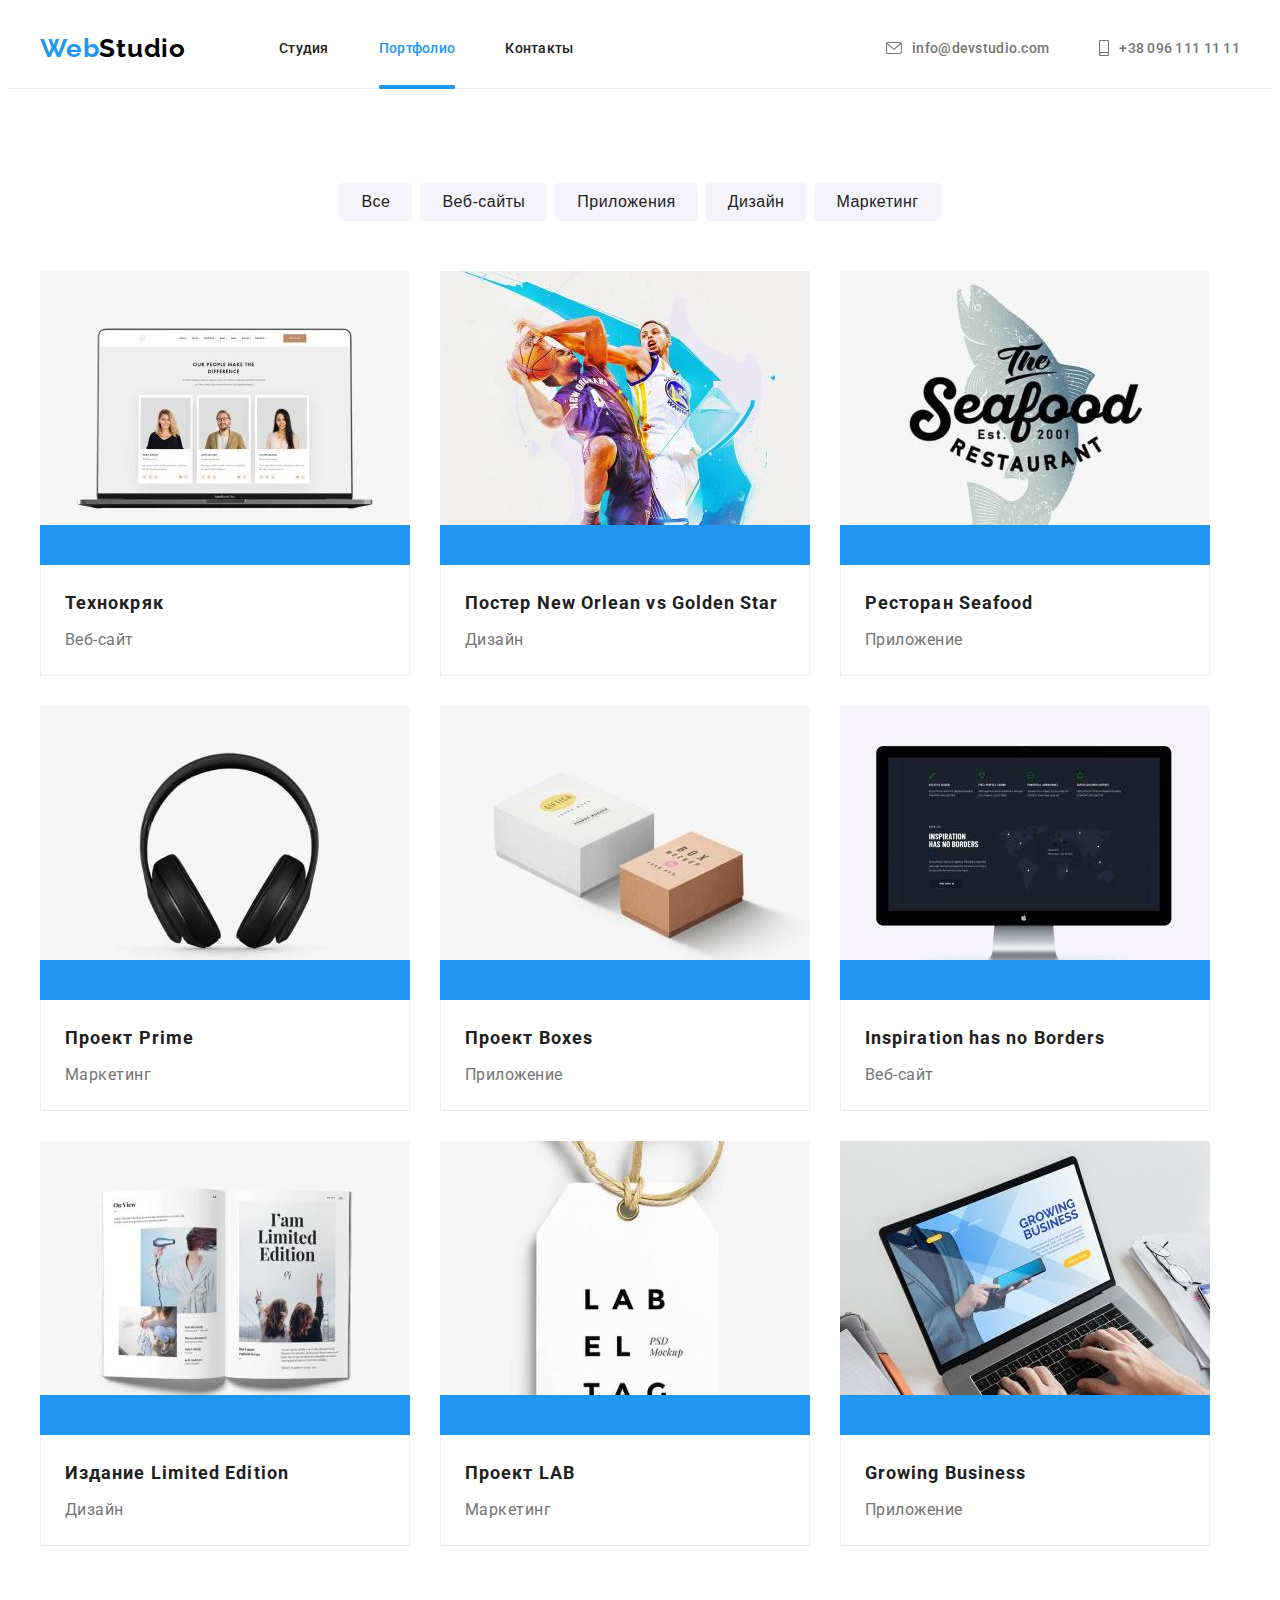
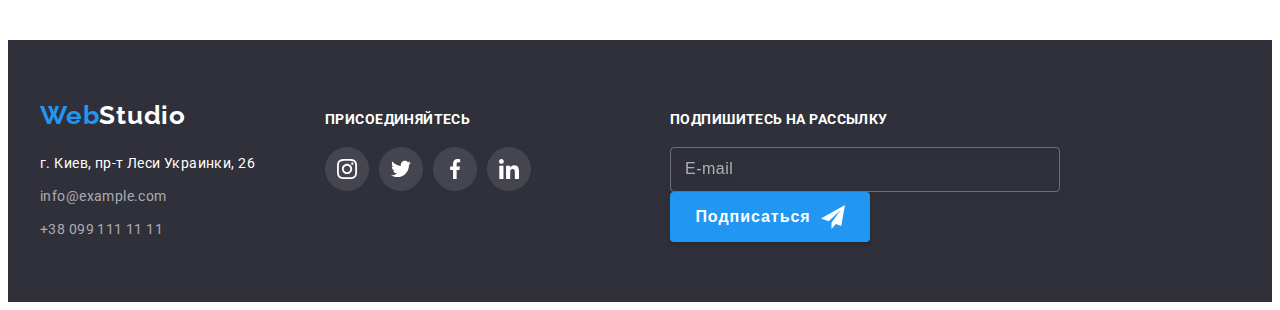
==== commit 1a33cfcf: "3" ====
--- a/portfolio.html
+++ b/portfolio.html
@@ -30,17 +30,18 @@
         <nav class="header__nav">
           <ul class="nav-list">
             <li class="nav__item">
-              <a class="nav__link" href="./index.html">Студия </a>
+              <a class="nav__link" href="./index.html"> Студия </a>
             </li>
             <li class="nav__item">
               <a
                 class="nav__link nav__link_current-page"
                 href="./portfolio.html"
-                >Портфолио</a
               >
+                <span class="nav__link_current-page">Портфолио</span>
+              </a>
             </li>
             <li class="nav__item">
-              <a class="nav__link" href="">Контакты</a>
+              <a class="nav__link" href=""> Контакты </a>
             </li>
           </ul>
         </nav>
@@ -63,7 +64,99 @@
             </a>
           </li>
         </ul>
-        <button class="menu-open-btn"><span></span></button>
+
+        <button class="menu-open-btn" data-menu-open>
+          <svg class="" width="40" height="40">
+            <use href="./images/icon.svg#menu_40px"></use>
+          </svg>
+        </button>
+
+        <div class="backdrop is-hidden" data-menu>
+          <div class="header-menu">
+            <button type="button" class="menu__close-back" data-menu-close>
+              <svg class="menu__close-back_icon" width="40" height="40">
+                <use href="./images/icon.svg#close_40px"></use>
+              </svg>
+            </button>
+
+            <nav class="menu-nav">
+              <ul class="menu-nav__list">
+                <li class="menu-nav__item">
+                  <a class="menu-nav__link" href="./index.html">
+                    <span class="nav__link_current-page">Студия</span>
+                  </a>
+                </li>
+                <li class="menu-nav__item">
+                  <a class="menu-nav__link" href="./portfolio.html"
+                    >Портфолио</a
+                  >
+                </li>
+                <li class="menu-nav__item">
+                  <a class="menu-nav__link" href="">Контакты</a>
+                </li>
+              </ul>
+            </nav>
+
+            <ul class="menu-contacts">
+              <li class="menu-contacts__item">
+                <a class="menu-contacts__link_tel" href="tel:+380961111111">
+                  +38 096 111 11 11
+                </a>
+              </li>
+              <li class="menu-contacts__item">
+                <a
+                  class="menu-contacts__link_email"
+                  href="mailto:info@devstudio.com"
+                >
+                  info@devstudio.com
+                </a>
+              </li>
+            </ul>
+
+            <ul class="social-list social-list_menu">
+              <li class="social-list__item_menu">
+                <a
+                  href="https://www.instagram.com/"
+                  class="social-list__link_menu"
+                  target="_blank"
+                  rel="noreferrer noopener"
+                >
+                  Instagram
+                </a>
+              </li>
+              <li class="social-list__item_menu">
+                <a
+                  href="https://facebook.com/"
+                  class="social-list__link_menu"
+                  target="_blank"
+                  rel="noreferrer noopener"
+                >
+                  Facebook
+                </a>
+              </li>
+              <li class="social-list__item_menu">
+                <a
+                  href="https://twitter.com/"
+                  class="social-list__link_menu"
+                  target="_blank"
+                  rel="noreferrer noopener"
+                >
+                  Twitter
+                </a>
+              </li>
+              <li class="social-list__item_menu">
+                <a
+                  href="https://linkedin.com/"
+                  class="social-list__link_menu"
+                  target="_blank"
+                  rel="noreferrer noopener"
+                >
+                  LinkedIn
+                </a>
+              </li>
+            </ul>
+          </div>
+        </div>
       </div>
     </header>
 
@@ -398,5 +491,6 @@
         </div>
       </div>
     </footer>
+    <script src="./js/menu.js"></script>
   </body>
 </html>
--- a/css/main.min.css
+++ b/css/main.min.css
@@ -1,2 +1,2 @@
-:root{--primary-text-color: #757575;--secondary-text-color: #212121;--third-text-color: #ffffff;--primary-background-color: #e5e5e5;--secondary-background-color: #f5f4fa;--third-background-color: #ffffff;--primary-logo-color: #000000;--accent-color: #2196f3;--active-color: #188ce8}.visually-hidden{position:absolute;width:1px;height:1px;margin:-1px;border:0;padding:0;white-space:nowrap;clip-path:inset(100%);clip:rect(0 0 0 0);overflow:hidden}p,h1,h2,h3,h4,h5,h6,ul{margin:0;padding:0}img{display:block}ul{list-style:none}body{font-family:'Roboto', sans-serif;color:var(--primary-text-color);letter-spacing:0.03em}img{display:block}a{color:var(--primary-text-color);text-decoration:none;transition:color 250ms cubic-bezier(0.4, 0, 0.2, 1)}a:hover,a:focus{color:var(--accent-color)}@media screen and (min-width: 320px){.container{width:100%;padding-left:15px;padding-right:15px;margin:0 auto}}@media screen and (min-width: 480px){.container{width:480px;padding-left:15px;padding-right:15px;margin:0 auto}}@media screen and (min-width: 768px){.container{width:768px;padding-left:15px;padding-right:15px;margin:0 auto}}@media screen and (min-width: 1200px){.container{width:1200px;padding-left:15px;padding-right:15px;margin:0 auto}}.social-list{display:flex;justify-content:center}.social-list__item+.social-list__item{margin-left:10px}.social-list__link{display:flex;align-items:center;justify-content:center;width:44px;height:44px;border-radius:50%;color:#afb1b8;background-color:#ffffff;transition:background-color 250ms cubic-bezier(0.4, 0, 0.2, 1)}.social-list__link:focus,.social-list__link:hover{background-color:var(--accent-color)}.social-list__icon{fill:currentColor;transition:fill 250ms cubic-bezier(0.4, 0, 0.2, 1)}.social-list__link:focus .social-list__icon,.social-list__link:hover .social-list__icon{fill:#ffffff}.social-list__link_inverted{color:var(--third-text-color);background-color:rgba(255,255,255,0.1);transition:background-color 250ms cubic-bezier(0.4, 0, 0.2, 1)}.social-list__link_inverted:focus,.social-list__link_inverted:hover{background-color:var(--accent-color)}.social-list__icon{fill:currentColor}.social-list_menu{position:relative}.social-list__item_menu+.social-list__item_menu{margin-left:20px}.social-list__item_menu:not(:first-child)::before{content:'';display:block;height:100%;width:1px;top:0;margin-left:-10px;background-color:rgba(33,33,33,0.2);position:absolute}.social-list__link_menu{color:var(--accent-color);font-weight:500;font-size:18px;line-height:1.11111;letter-spacing:.02em;text-transform:none}.btn{display:flex;justify-content:center;padding:10px 20px;width:200px;font-weight:700;font-size:16px;line-height:1.875;letter-spacing:.06em;text-transform:none;border:transparent;border-radius:4px;box-shadow:0px 4px 4px rgba(0,0,0,0.15);background-color:var(--accent-color);color:var(--third-text-color);cursor:pointer}.btn:active{background-color:var(--active-color)}.nav__link_current-page{color:var(--accent-color)}@media screen and (min-width: 768px){.nav__link_current-page::after{content:'';display:block;height:4px;width:100%;position:absolute;bottom:0;transform:translateY(1px);background:var(--accent-color);border-radius:2px}}.logo{font-family:'Raleway', sans-serif;font-weight:700;font-size:26px;line-height:1.19231;letter-spacing:.03em;text-transform:none;color:var(--accent-color)}.logo:hover .logo_primary-color,.logo:focus .logo_primary-color,.logo:hover .logo_secondary-color,.logo:focus .logo_secondary-color{color:var(--accent-color)}.logo_primary-color{color:var(--primary-logo-color);transition:color 250ms cubic-bezier(0.4, 0, 0.2, 1)}.logo_secondary-color{color:var(--third-text-color);transition:color 250ms cubic-bezier(0.4, 0, 0.2, 1)}.section-title{text-align:center;color:var(--secondary-text-color)}@media screen and (min-width: 320px){.section-title{font-weight:700;font-size:28px;line-height:1.17857;letter-spacing:.03em;text-transform:none}}@media screen and (min-width: 1200px){.section-title{font-weight:700;font-size:36px;line-height:1.16667;letter-spacing:.03em;text-transform:none}}@media screen and (min-width: 320px){.section{padding:60px 0}}@media screen and (min-width: 1200px){.section{padding:94px 0}}.backdrop{position:fixed;top:0;left:0;width:100%;height:100%;opacity:1;transition:opacity 250ms cubic-bezier(0.4, 0, 0.2, 1);background:rgba(0,0,0,0.2)}.backdrop.is-hidden{opacity:0;pointer-events:none}.modal{position:absolute;top:50%;left:50%;transform:translate(-50%, -50%) scale(1);padding:40px;transition:transform 250ms cubic-bezier(0.4, 0, 0.2, 1);background:#ffffff;box-shadow:0px 1px 3px rgba(0,0,0,0.12),0px 1px 1px rgba(0,0,0,0.14),0px 2px 1px rgba(0,0,0,0.2);border-radius:4px}@media screen and (max-width: 400px){.modal{padding:40px 20px}}@media screen and (max-width: 479px){.modal{width:95vw;min-height:609px}}@media screen and (min-width: 480px) and (max-width: 1199px){.modal{width:450px;min-height:609px}}@media screen and (min-width: 1200px){.modal{width:528px;min-height:580px}}.modal__close-back{position:absolute;top:8px;right:8px;display:flex;align-items:center;justify-content:center;width:30px;height:30px;background:#ffffff;border-radius:50%;border:1px solid rgba(0,0,0,0.1);transition:border 250ms cubic-bezier(0.4, 0, 0.2, 1)}.modal__close-back:hover,.modal__close-back:focus{border:1px solid var(--accent-color)}.modal__close-back_icon{fill:currentColor;width:18px;height:18px;transition:fill 250ms cubic-bezier(0.4, 0, 0.2, 1)}.modal__close-back:hover .modal__close-back_icon,.modal__close-back:focus .modal__close-back_icon{fill:var(--accent-color)}.modal__title{color:var(--secondary-text-color);margin-bottom:12px}@media screen and (min-width: 320px) and (max-width: 1199px){.modal__title{font-weight:700;font-size:20px;line-height:1.5;letter-spacing:.03em;text-transform:none;text-align:center}}@media screen and (min-width: 1200px){.modal__title{font-weight:700;font-size:20px;line-height:1.15;letter-spacing:.03em;text-transform:none}}.modal-form__field{margin-bottom:10px}.modal-form__label{display:block;margin-bottom:4px;font-size:12px;line-height:1.17;letter-spacing:0.01em;color:var(--primary-text-color)}.modal-form__input_wrraper{position:relative}.modal-form__input{width:100%;height:40px;padding:12px;padding-left:41px;border:1px solid rgba(33,33,33,0.2);border-radius:4px;outline:none;transition:border-color 250ms cubic-bezier(0.4, 0, 0.2, 1)}.modal-form__input:focus{border-color:var(--accent-color)}.modal-form__icon{position:absolute;top:50%;left:11px;transform:translateY(-50%);fill:#212121;transition:fill 250ms cubic-bezier(0.4, 0, 0.2, 1)}.modal-form__input:focus+.modal-form__icon{fill:var(--accent-color)}.modal-form__comment{margin-bottom:20px}.modal-form__input_text{padding:12px 16px;resize:none;height:120px}.modal-form__input_text::placeholder{font-size:12px;line-height:1.17;letter-spacing:0.01em;color:rgba(117,117,117,0.5);transition:text-shadow 250ms cubic-bezier(0.4, 0, 0.2, 1)}.modal-form__input_text:focus.modal-form__input_text::placeholder{text-shadow:0px 4px 4px rgba(0,0,0,0.25)}.modal-form__check{margin-bottom:40px}.modal-form__agree-link{text-decoration:underline;color:var(--accent-color)}@media screen and (max-width: 443px){.modal-form__agree-link{margin-top:3px}}.modal-form__check-text{display:flex;align-items:center;flex-wrap:wrap;color:var(--primary-text-color)}@media screen and (min-width: 320px) and (max-width: 1199px){.modal-form__check-text{font-weight:400;font-size:11px;line-height:1.27273;letter-spacing:.03em;text-transform:none}}@media screen and (min-width: 1200px){.modal-form__check-text{font-weight:400;font-size:14px;line-height:1.71429;letter-spacing:.03em;text-transform:none}}.modal-form__check-box-custom{display:flex;align-items:center;justify-content:center;margin-right:8px;width:16px;height:15px;border-radius:2px;border:2px solid #212121}.modal-form__check_input:checked+.modal-form__check-text .modal-form__check-box-custom{background-color:var(--accent-color);border-color:transparent}.modal-submit{margin:0 auto}@media screen and (min-width: 768px) and (max-width: 1199px){.list{display:flex;flex-wrap:wrap;justify-content:center;margin:-15px}}@media screen and (min-width: 1200px){.list{display:flex;flex-wrap:wrap}}@media screen and (min-width: 320px) and (max-width: 767px){.list__item+.list__item{margin-bottom:30px}}@media screen and (min-width: 768px) and (max-width: 1199px){.list__item+.list__item{flex-basis:354px;margin:15px}}@media screen and (min-width: 1200px){.list__item+.list__item{flex-basis:270px}.list__item+.list__item+.list__item+.list__item{margin-left:30px}}.header-menu{position:fixed;padding:48px 40px;display:flex;flex-direction:column;width:100vw;height:100vh;background-color:#ffffff}.menu-nav__item+.menu-nav__item{margin-top:32px}.menu-nav__link{font-weight:500;font-size:40px;line-height:1.175;letter-spacing:.02em;text-transform:none;color:var(--secondary-text-color)}.menu-contacts{margin-top:auto}.menu-contacts{margin-top:auto;margin-bottom:64px}.menu-contacts__item+.menu-contacts__item{margin-top:32px}.menu-contacts__link_tel{font-weight:500;font-size:34px;line-height:1.17647;letter-spacing:.02em;text-transform:none;color:var(--accent-color)}.menu-contacts__link_email{font-weight:500;font-size:24px;line-height:1.16667;letter-spacing:.02em;text-transform:none}.menu__close-back{position:absolute;border:none;background-color:transparent;top:10px;right:15px;padding:0px;width:40px;height:40px;display:block}.menu__close-back_icon{fill:#212121;transition:fill 250ms cubic-bezier(0.4, 0, 0.2, 1)}.menu__close-back_icon:hover,.menu__close-back_icon:focus{fill:var(--accent-color)}.header{border-bottom:1px solid #ececec}.header__container{display:flex;align-items:center}@media screen and (min-width: 768px) and (max-width: 1199px){.header__container{justify-content:space-between}}@media screen and (min-width: 1200px){.header__logo{margin-right:93px}}@media screen and (min-width: 320px) and (max-width: 767px){.header__nav{display:none}}@media screen and (min-width: 768px){.nav-list{display:flex}}.nav__item+.nav__item{margin-left:50px}.nav__link{position:relative;display:block;padding:32px 0;font-weight:500;font-size:14px;line-height:1.14286;letter-spacing:.02em;text-transform:none;color:var(--secondary-text-color)}@media screen and (min-width: 320px) and (max-width: 767px){.header__contacts{display:none}}@media screen and (min-width: 768px) and (max-width: 1199px){.header__contacts{display:flex;flex-direction:column}}@media screen and (min-width: 1200px){.header__contacts{display:flex;align-items:center;margin-left:auto}}@media screen and (min-width: 768px) and (max-width: 1199px){.contacts-list__item+.contacts-list__item{margin-top:10px}}@media screen and (min-width: 1200px){.contacts-list__item+.contacts-list__item{margin-left:50px}}.contacts-list__link{padding:32px 0;font-weight:500;font-size:14px;line-height:1.14286;letter-spacing:.02em;text-transform:none;color:var(--primary-text-color)}@media screen and (min-width: 1200px){.contacts-list__link{display:flex;align-items:center;justify-content:center}}.contacts-list__icon{margin-right:10px;fill:currentColor}.contacts-list__link:hover .contacts-list__icon,.contacts-list__link:focus .contacts-list__icon{fill:currentColor}.menu-open-btn{border:none;background-color:transparent;padding:0px;width:40px;height:40px;display:block;margin-left:auto;fill:#212121;transition:fill 250ms cubic-bezier(0.4, 0, 0.2, 1)}.menu-open-btn:hover,.menu-open-btn:focus{fill:var(--accent-color)}@media screen and (min-width: 320px) and (max-width: 767px){.menu-open-btn{margin-top:10px;margin-bottom:10px}}@media screen and (min-width: 768px){.menu-open-btn{display:none}}.hero{max-width:1600px;margin:0 auto;text-align:center;background-image:linear-gradient(rgba(47,48,58,0.4), rgba(47,48,58,0.4)),url(../images/hero-bg.jpeg);background-repeat:no-repeat;background-position:center;background-size:cover}@media screen and (min-width: 320px) and (max-width: 1199px){.hero{padding-top:118px;padding-bottom:118px}}@media screen and (min-width: 1200px){.hero{padding-top:200px;padding-bottom:200px}}.hero__title{margin-left:auto;margin-right:auto;color:var(--third-text-color);margin-bottom:30px}@media screen and (min-width: 320px) and (max-width: 1199px){.hero__title{font-weight:900;font-size:26px;line-height:1.61538;letter-spacing:.06em;text-transform:uppercase;max-width:360px}}@media screen and (min-width: 1200px){.hero__title{max-width:696px;font-weight:900;font-size:44px;line-height:1.36364;letter-spacing:.06em;text-transform:uppercase}}.hero__btn{margin-right:auto;margin-left:auto}@media screen and (min-width: 768px) and (max-width: 1199px){.advantage-list{display:flex;flex-wrap:wrap;margin:-15px}}@media screen and (min-width: 1200px){.advantage-list{display:flex;flex-wrap:wrap}}@media screen and (min-width: 320px) and (max-width: 767px){.advantage-list__item{margin-bottom:30px}}@media screen and (min-width: 768px) and (max-width: 1199px){.advantage-list__item{flex-basis:calc((100% - 4 * 15px) / 2);margin:15px}}@media screen and (min-width: 1200px){.advantage-list__item{flex-basis:270px}.advantage-list__item+.advantage-list__item{margin-left:30px}}.advantage-list__wrapper{display:flex;align-items:center;justify-content:center;height:120px;margin-bottom:30px;background-color:var(--secondary-background-color);border-radius:4px}.advantage-list__subtitle{margin-bottom:10px;font-weight:700;font-size:14px;line-height:1.14286;letter-spacing:.03em;text-transform:uppercase;color:var(--secondary-text-color)}@media screen and (min-width: 320px) and (max-width: 767px){.advantage-list__subtitle{text-align:center}}.advantage-list__text{font-weight:400;font-size:14px;line-height:1.71429;letter-spacing:.03em;text-transform:none}@media screen and (max-width: 1199px){.work{display:none}}@media screen and (min-width: 1200px){.work{padding-top:0}}.work__title{margin-bottom:50px}.work-list{display:flex}.work-list__item+.work-list__item{margin-left:30px}.card-thumb{position:relative}.card-thumb__text{position:absolute;bottom:0;width:100%;padding:27px 0;font-weight:700;font-size:14px;line-height:1.14286;letter-spacing:.03em;text-transform:uppercase;text-align:center;color:var(--third-text-color);background-color:rgba(47,48,58,0.8)}.command{background-color:var(--secondary-background-color)}.command__title{margin-bottom:50px}@media screen and (min-width: 768px) and (max-width: 1199px){.command__list{display:flex;flex-wrap:wrap;margin:-15px}}@media screen and (min-width: 1200px){.command__list{display:flex}}.command__item{background-color:var(--third-background-color);border-radius:0px 0px 4px 4px;box-shadow:0px 1px 3px rgba(0,0,0,0.12),0px 1px 1px rgba(0,0,0,0.14),0px 2px 1px rgba(0,0,0,0.2)}@media screen and (min-width: 320px) and (max-width: 767px){.command__item{margin-bottom:30px;min-width:270px;height:auto;margin-left:auto;margin-right:auto}}@media screen and (min-width: 768px) and (max-width: 1199px){.command__item{margin:15px;flex-basis:calc((100% - 4 * 15px) / 2)}}@media screen and (min-width: 1200px){.command__item+.command__item{margin-left:30px}}.command__description{padding:30px 0;text-align:center}.command__subtitle{margin-bottom:10px;font-weight:500;font-size:16px;line-height:1.19}.command__text{margin-bottom:16px;font-size:16px;line-height:1.19}.clients__title{margin-bottom:50px}.clients__list{display:flex}@media screen and (min-width: 320px) and (max-width: 1199px){.clients__list{flex-wrap:wrap;margin:-15px}}.clients__item{height:92px}@media screen and (min-width: 320px) and (max-width: 767px){.clients__item{margin:15px;flex-basis:calc((100% - 4 * 15px) / 2)}}@media screen and (min-width: 768px) and (max-width: 1199px){.clients__item{margin:15px;flex-basis:calc((100% - 6 * 15px) / 3)}}@media screen and (min-width: 1200px){.clients__item{flex-basis:calc((100% - 12 * 15px) / 6)}.clients__item+.clients__item{margin-left:30px}}.clients__link{display:flex;align-items:center;justify-content:center;width:100%;height:100%;border:1px solid #afb1b8;border-radius:4px;transition:border 250ms cubic-bezier(0.4, 0, 0.2, 1)}.clients__link:hover,.clients__link:focus{border:1px solid var(--accent-color)}.clients__logo{fill:#afb1b8;transition:fill 250ms cubic-bezier(0.4, 0, 0.2, 1)}.clients__link:hover .clients__logo,.clients__link:focus .clients__logo{fill:var(--accent-color)}.footer{padding:60px 0;background-color:#2f303a}.footer__container{display:flex}@media screen and (min-width: 320px) and (max-width: 767px){.footer__container{flex-direction:column;align-items:center}}@media screen and (min-width: 768px) and (max-width: 1199px){.footer__container{flex-wrap:wrap;justify-content:space-around;align-items:baseline}}@media screen and (min-width: 1200px){.footer__container{align-items:baseline}}@media screen and (min-width: 320px) and (max-width: 1199px){.footer__adress{text-align:center;margin-bottom:60px}}@media screen and (min-width: 1200px){.footer__adress{margin-right:70px}}@media screen and (min-width: 320px) and (max-width: 767px){.footer__social{text-align:center;margin-bottom:60px}}@media screen and (min-width: 768px) and (max-width: 1199px){.footer__social{text-align:center}}.footer__logo{display:inline-block;margin-bottom:20px}.address{font-style:inherit}.addres__list{display:inline-block}.addres__item+.addres__item{margin-top:9px}.adress__location{font-weight:400;font-size:14px;line-height:1.71429;letter-spacing:.03em;text-transform:none;color:var(--third-text-color)}.adress__contacts{font-weight:400;font-size:14px;line-height:1.71429;letter-spacing:.03em;text-transform:none;color:rgba(255,255,255,0.6)}.footer__title{font-weight:700;font-size:14px;line-height:1.14286;letter-spacing:.03em;text-transform:uppercase;color:#ffffff;margin-bottom:20px}@media screen and (min-width: 320px) and (max-width: 767px){.footer__subscribe{width:100%}}@media screen and (min-width: 1200px){.footer__subscribe{width:570px;margin-left:auto}}@media screen and (min-width: 320px) and (max-width: 767px){.form-footer{display:flex;flex-direction:column;text-align:center}}@media screen and (min-width: 768px) and (max-width: 1199px){.form-footer{text-align:center}}@media screen and (min-width: 1200px){.form-footer{display:flex;flex-wrap:wrap}}.form-footer__input{padding:14px;background-color:transparent;color:var(--third-text-color);border:1px solid rgba(255,255,255,0.3);filter:drop-shadow(0px 4px 4px rgba(0,0,0,0.15));border-radius:4px;outline:none;transition:border-color 250ms cubic-bezier(0.4, 0, 0.2, 1)}.form-footer__input:focus{border-color:var(--accent-color)}.form-footer__input::placeholder{font-weight:400;font-size:16px;line-height:1.25;letter-spacing:.03em;text-transform:none;color:rgba(255,255,255,0.6)}@media screen and (min-width: 320px) and (max-width: 767px){.form-footer__input{width:100%;max-width:450px;margin-bottom:20px}}@media screen and (min-width: 768px) and (max-width: 1199px){.form-footer__input{width:450px;margin-bottom:20px}}@media screen and (min-width: 1200px){.form-footer__input{margin-right:10px;flex-basis:calc(100% - 210px)}}@media screen and (min-width: 320px) and (max-width: 1199px){.form-footer__btn{margin:0 auto}}.form-footer__icon{margin-left:10px;align-self:center}@media screen and (min-width: 320px) and (max-width: 767px){.portfolio-filter{display:flex;justify-content:start;flex-wrap:wrap;margin:-7px -4px;max-width:450px}}@media screen and (min-width: 1200px){.portfolio-filter{display:flex;justify-content:center}}@media screen and (min-width: 320px){.portfolio-filter_margin-bottom{margin-bottom:40px}}@media screen and (min-width: 320px){.portfolio-filter_margin-bottom{margin-bottom:30px}}@media screen and (min-width: 1200px){.portfolio-filter_margin-bottom{margin-bottom:50px}}@media screen and (min-width: 320px) and (max-width: 767px){.portfolio-filter__item{margin:7px 4px}}@media screen and (min-width: 768px){.portfolio-filter__item+.portfolio-filter__item{margin-left:8px}}.portfolio-filter__btn{padding:6px 22px;font-weight:500;font-size:16px;line-height:1.625;letter-spacing:.03em;text-transform:none;color:var(--secondary-text-color);background-color:var(--secondary-background-color);border-radius:4px;border:transparent;transition:color 250ms cubic-bezier(0.4, 0, 0.2, 1),background-color 250ms cubic-bezier(0.4, 0, 0.2, 1),box-shadow 250ms cubic-bezier(0.4, 0, 0.2, 1)}.portfolio-filter__btn:hover,.portfolio-filter__btn:focus{color:var(--third-text-color);background-color:var(--accent-color);box-shadow:0px 3px 1px rgba(0,0,0,0.1),0px 1px 2px rgba(0,0,0,0.08),0px 2px 2px rgba(0,0,0,0.12)}@media screen and (min-width: 768px) and (max-width: 1199px){.portfolio-grid{display:flex;margin:-15px;flex-wrap:wrap}}@media screen and (min-width: 1200px){.portfolio-grid{display:flex;margin:-15px;flex-wrap:wrap}}@media screen and (min-width: 320px) and (max-width: 767px){.portfolio-grid__item{margin:0 auto}.portfolio-grid__item+.portfolio-grid__item{margin-top:30px}}@media screen and (min-width: 768px) and (max-width: 1199px){.portfolio-grid__item{margin:15px;flex-basis:calc((100% - 4 * 15px) / 2)}}@media screen and (min-width: 1200px){.portfolio-grid__item{margin:15px}}.portfolio-grid__link{display:block;transition:box-shadow 250ms cubic-bezier(0.4, 0, 0.2, 1)}.portfolio-grid__link:focus,.portfolio-grid__link:hover{box-shadow:0px 1px 1px rgba(0,0,0,0.12),0px 4px 4px rgba(0,0,0,0.06),1px 4px 6px rgba(0,0,0,0.16)}@media screen and (min-width: 768px) and (max-width: 1199px){.portfolio-grid__link{display:flex;flex-direction:column;height:100%}}.portfolio-grid__thumb{position:relative;bottom:0;overflow:hidden}.portfolio-grid__text{position:absolute;bottom:0;width:100%;height:100%;padding:63px 24px;font-size:18px;line-height:1.56;font-weight:400;font-size:18px;line-height:1.55556;letter-spacing:.03em;text-transform:none;color:var(--third-text-color);background-color:var(--accent-color);transform:translateY(380px);transition:transform 250ms cubic-bezier(0.4, 0, 0.2, 1)}.portfolio-grid__link:focus .portfolio-grid__text,.portfolio-grid__link:hover .portfolio-grid__text{transform:translateY(0)}.portfolio-grid__description{padding:20px 24px;border-bottom:1px solid #eeeeee;border-left:1px solid #eeeeee;border-right:1px solid #eeeeee}@media screen and (min-width: 768px) and (max-width: 1199px){.portfolio-grid__description{flex-grow:1}}.portfolio-grid__title{margin-bottom:4px;font-weight:700;font-size:18px;line-height:2;letter-spacing:.06em;text-transform:none;color:var(--secondary-text-color)}.portfolio-grid__subtitle{font-weight:400;font-size:16px;line-height:1.875;letter-spacing:.03em;text-transform:none;color:var(--primary-text-color)}
+:root{--primary-text-color: #757575;--secondary-text-color: #212121;--third-text-color: #ffffff;--primary-background-color: #e5e5e5;--secondary-background-color: #f5f4fa;--third-background-color: #ffffff;--primary-logo-color: #000000;--accent-color: #2196f3;--active-color: #188ce8}.visually-hidden{position:absolute;width:1px;height:1px;margin:-1px;border:0;padding:0;white-space:nowrap;clip-path:inset(100%);clip:rect(0 0 0 0);overflow:hidden}p,h1,h2,h3,h4,h5,h6,ul{margin:0;padding:0}img{display:block}ul{list-style:none}body{font-family:'Roboto', sans-serif;color:var(--primary-text-color);letter-spacing:0.03em}img{display:block}a{color:var(--primary-text-color);text-decoration:none;transition:color 250ms cubic-bezier(0.4, 0, 0.2, 1)}a:hover,a:focus{color:var(--accent-color)}@media screen and (min-width: 320px){.container{width:100%;padding-left:15px;padding-right:15px;margin:0 auto}}@media screen and (min-width: 480px){.container{width:480px;padding-left:15px;padding-right:15px;margin:0 auto}}@media screen and (min-width: 768px){.container{width:768px;padding-left:15px;padding-right:15px;margin:0 auto}}@media screen and (min-width: 1200px){.container{width:1200px;padding-left:15px;padding-right:15px;margin:0 auto}}.social-list{display:flex;justify-content:center}.social-list__item+.social-list__item{margin-left:10px}.social-list__link{display:flex;align-items:center;justify-content:center;width:44px;height:44px;border-radius:50%;color:#afb1b8;background-color:#ffffff;transition:background-color 250ms cubic-bezier(0.4, 0, 0.2, 1)}.social-list__link:focus,.social-list__link:hover{background-color:var(--accent-color)}.social-list__icon{fill:currentColor;transition:fill 250ms cubic-bezier(0.4, 0, 0.2, 1)}.social-list__link:focus .social-list__icon,.social-list__link:hover .social-list__icon{fill:#ffffff}.social-list__link_inverted{color:var(--third-text-color);background-color:rgba(255,255,255,0.1);transition:background-color 250ms cubic-bezier(0.4, 0, 0.2, 1)}.social-list__link_inverted:focus,.social-list__link_inverted:hover{background-color:var(--accent-color)}.social-list__icon{fill:currentColor}.social-list_menu{position:relative}.social-list__item_menu+.social-list__item_menu{margin-left:20px}.social-list__item_menu:not(:first-child)::before{content:'';display:block;height:100%;width:1px;top:0;margin-left:-10px;background-color:rgba(33,33,33,0.2);position:absolute}.social-list__link_menu{color:var(--accent-color);font-weight:500;font-size:18px;line-height:1.11111;letter-spacing:.02em;text-transform:none}.btn{display:flex;justify-content:center;padding:10px 20px;width:200px;font-weight:700;font-size:16px;line-height:1.875;letter-spacing:.06em;text-transform:none;border:transparent;border-radius:4px;box-shadow:0px 4px 4px rgba(0,0,0,0.15);background-color:var(--accent-color);color:var(--third-text-color);cursor:pointer}.btn:active{background-color:var(--active-color)}.nav__link_current-page{color:var(--accent-color)}@media screen and (min-width: 768px){.nav__link_current-page::after{content:'';display:block;height:4px;width:100%;position:absolute;bottom:0;transform:translateY(1px);background:var(--accent-color);border-radius:2px}}.logo{font-family:'Raleway', sans-serif;font-weight:700;font-size:26px;line-height:1.19231;letter-spacing:.03em;text-transform:none;color:var(--accent-color)}.logo:hover .logo_primary-color,.logo:focus .logo_primary-color,.logo:hover .logo_secondary-color,.logo:focus .logo_secondary-color{color:var(--accent-color)}.logo_primary-color{color:var(--primary-logo-color);transition:color 250ms cubic-bezier(0.4, 0, 0.2, 1)}.logo_secondary-color{color:var(--third-text-color);transition:color 250ms cubic-bezier(0.4, 0, 0.2, 1)}.section-title{text-align:center;color:var(--secondary-text-color)}@media screen and (min-width: 320px){.section-title{font-weight:700;font-size:28px;line-height:1.17857;letter-spacing:.03em;text-transform:none}}@media screen and (min-width: 1200px){.section-title{font-weight:700;font-size:36px;line-height:1.16667;letter-spacing:.03em;text-transform:none}}@media screen and (min-width: 320px){.section{padding:60px 0}}@media screen and (min-width: 1200px){.section{padding:94px 0}}.backdrop{position:fixed;z-index:2;top:0;left:0;width:100%;height:100%;opacity:1;transition:opacity 250ms cubic-bezier(0.4, 0, 0.2, 1);background:rgba(0,0,0,0.2)}.backdrop.is-hidden{opacity:0;pointer-events:none}.modal{position:absolute;top:50%;left:50%;transform:translate(-50%, -50%) scale(1);padding:40px;transition:transform 250ms cubic-bezier(0.4, 0, 0.2, 1);background:#ffffff;box-shadow:0px 1px 3px rgba(0,0,0,0.12),0px 1px 1px rgba(0,0,0,0.14),0px 2px 1px rgba(0,0,0,0.2);border-radius:4px}@media screen and (max-width: 400px){.modal{padding:40px 20px}}@media screen and (max-width: 479px){.modal{width:95vw;min-height:609px}}@media screen and (min-width: 480px) and (max-width: 1199px){.modal{width:450px;min-height:609px}}@media screen and (min-width: 1200px){.modal{width:528px;min-height:580px}}.modal__close-back{position:absolute;top:8px;right:8px;display:flex;align-items:center;justify-content:center;width:30px;height:30px;background:#ffffff;border-radius:50%;border:1px solid rgba(0,0,0,0.1);transition:border 250ms cubic-bezier(0.4, 0, 0.2, 1)}.modal__close-back:hover,.modal__close-back:focus{border:1px solid var(--accent-color)}.modal__close-back_icon{fill:currentColor;width:18px;height:18px;transition:fill 250ms cubic-bezier(0.4, 0, 0.2, 1)}.modal__close-back:hover .modal__close-back_icon,.modal__close-back:focus .modal__close-back_icon{fill:var(--accent-color)}.modal__title{color:var(--secondary-text-color);margin-bottom:12px}@media screen and (min-width: 320px) and (max-width: 1199px){.modal__title{font-weight:700;font-size:20px;line-height:1.5;letter-spacing:.03em;text-transform:none;text-align:center}}@media screen and (min-width: 1200px){.modal__title{font-weight:700;font-size:20px;line-height:1.15;letter-spacing:.03em;text-transform:none}}.modal-form__field{margin-bottom:10px}.modal-form__label{display:block;margin-bottom:4px;font-size:12px;line-height:1.17;letter-spacing:0.01em;color:var(--primary-text-color)}.modal-form__input_wrraper{position:relative}.modal-form__input{width:100%;height:40px;padding:12px;padding-left:41px;border:1px solid rgba(33,33,33,0.2);border-radius:4px;outline:none;transition:border-color 250ms cubic-bezier(0.4, 0, 0.2, 1)}.modal-form__input:focus{border-color:var(--accent-color)}.modal-form__icon{position:absolute;top:50%;left:11px;transform:translateY(-50%);fill:#212121;transition:fill 250ms cubic-bezier(0.4, 0, 0.2, 1)}.modal-form__input:focus+.modal-form__icon{fill:var(--accent-color)}.modal-form__comment{margin-bottom:20px}.modal-form__input_text{padding:12px 16px;resize:none;height:120px}.modal-form__input_text::placeholder{font-size:12px;line-height:1.17;letter-spacing:0.01em;color:rgba(117,117,117,0.5);transition:text-shadow 250ms cubic-bezier(0.4, 0, 0.2, 1)}.modal-form__input_text:focus.modal-form__input_text::placeholder{text-shadow:0px 4px 4px rgba(0,0,0,0.25)}.modal-form__check{margin-bottom:40px}.modal-form__agree-link{text-decoration:underline;color:var(--accent-color)}@media screen and (max-width: 443px){.modal-form__agree-link{margin-top:3px}}.modal-form__check-text{display:flex;align-items:center;flex-wrap:wrap;color:var(--primary-text-color)}@media screen and (min-width: 320px) and (max-width: 1199px){.modal-form__check-text{font-weight:400;font-size:11px;line-height:1.27273;letter-spacing:.03em;text-transform:none}}@media screen and (min-width: 1200px){.modal-form__check-text{font-weight:400;font-size:14px;line-height:1.71429;letter-spacing:.03em;text-transform:none}}.modal-form__check-box-custom{display:flex;align-items:center;justify-content:center;margin-right:8px;width:16px;height:15px;border-radius:2px;border:2px solid #212121}.modal-form__check_input:checked+.modal-form__check-text .modal-form__check-box-custom{background-color:var(--accent-color);border-color:transparent}.modal-submit{margin:0 auto}@media screen and (min-width: 768px) and (max-width: 1199px){.list{display:flex;flex-wrap:wrap;justify-content:center;margin:-15px}}@media screen and (min-width: 1200px){.list{display:flex;flex-wrap:wrap}}@media screen and (min-width: 320px) and (max-width: 767px){.list__item+.list__item{margin-bottom:30px}}@media screen and (min-width: 768px) and (max-width: 1199px){.list__item+.list__item{flex-basis:354px;margin:15px}}@media screen and (min-width: 1200px){.list__item+.list__item{flex-basis:270px}.list__item+.list__item+.list__item+.list__item{margin-left:30px}}.header-menu{position:fixed;z-index:999;padding:48px 40px;display:flex;flex-direction:column;width:100vw;height:100vh;background-color:#ffffff}.menu-nav__item+.menu-nav__item{margin-top:32px}.menu-nav__link{font-weight:500;font-size:40px;line-height:1.175;letter-spacing:.02em;text-transform:none;color:var(--secondary-text-color)}.menu-contacts{margin-top:auto}.menu-contacts{margin-top:auto;margin-bottom:64px}.menu-contacts__item+.menu-contacts__item{margin-top:32px}.menu-contacts__link_tel{font-weight:500;font-size:34px;line-height:1.17647;letter-spacing:.02em;text-transform:none;color:var(--accent-color)}.menu-contacts__link_email{font-weight:500;font-size:24px;line-height:1.16667;letter-spacing:.02em;text-transform:none}.menu__close-back{position:absolute;border:none;background-color:transparent;top:10px;right:15px;padding:0px;width:40px;height:40px;display:block}.menu__close-back{fill:#212121;transition:fill 250ms cubic-bezier(0.4, 0, 0.2, 1)}.menu__close-back:hover,.menu__close-back:focus{fill:var(--accent-color)}.header{border-bottom:1px solid #ececec}.header__container{display:flex;align-items:center}@media screen and (min-width: 768px) and (max-width: 1199px){.header__container{justify-content:space-between}}@media screen and (min-width: 1200px){.header__logo{margin-right:93px}}@media screen and (min-width: 320px) and (max-width: 767px){.header__nav{display:none}}@media screen and (min-width: 768px){.nav-list{display:flex}}.nav__item+.nav__item{margin-left:50px}.nav__link{position:relative;display:block;padding:32px 0;font-weight:500;font-size:14px;line-height:1.14286;letter-spacing:.02em;text-transform:none;color:var(--secondary-text-color)}@media screen and (min-width: 320px) and (max-width: 767px){.header__contacts{display:none}}@media screen and (min-width: 768px) and (max-width: 1199px){.header__contacts{display:flex;flex-direction:column}}@media screen and (min-width: 1200px){.header__contacts{display:flex;align-items:center;margin-left:auto}}@media screen and (min-width: 768px) and (max-width: 1199px){.contacts-list__item+.contacts-list__item{margin-top:10px}}@media screen and (min-width: 1200px){.contacts-list__item+.contacts-list__item{margin-left:50px}}.contacts-list__link{padding:32px 0;font-weight:500;font-size:14px;line-height:1.14286;letter-spacing:.02em;text-transform:none;color:var(--primary-text-color)}@media screen and (min-width: 1200px){.contacts-list__link{display:flex;align-items:center;justify-content:center}}.contacts-list__icon{margin-right:10px;fill:currentColor}.contacts-list__link:hover .contacts-list__icon,.contacts-list__link:focus .contacts-list__icon{fill:currentColor}.menu-open-btn{border:none;background-color:transparent;padding:0px;width:40px;height:40px;display:block;margin-left:auto;fill:#212121;transition:fill 250ms cubic-bezier(0.4, 0, 0.2, 1)}.menu-open-btn:hover,.menu-open-btn:focus{fill:var(--accent-color)}@media screen and (min-width: 320px) and (max-width: 767px){.menu-open-btn{margin-top:10px;margin-bottom:10px}}@media screen and (min-width: 768px){.menu-open-btn{display:none}}.hero{max-width:1600px;margin:0 auto;text-align:center;background-image:linear-gradient(rgba(47,48,58,0.4), rgba(47,48,58,0.4)),url(../images/hero-bg.jpeg);background-repeat:no-repeat;background-position:center;background-size:cover}@media screen and (min-width: 320px) and (max-width: 1199px){.hero{padding-top:118px;padding-bottom:118px}}@media screen and (min-width: 1200px){.hero{padding-top:200px;padding-bottom:200px}}.hero__title{margin-left:auto;margin-right:auto;color:var(--third-text-color);margin-bottom:30px}@media screen and (min-width: 320px) and (max-width: 1199px){.hero__title{font-weight:900;font-size:26px;line-height:1.61538;letter-spacing:.06em;text-transform:uppercase;max-width:360px}}@media screen and (min-width: 1200px){.hero__title{max-width:696px;font-weight:900;font-size:44px;line-height:1.36364;letter-spacing:.06em;text-transform:uppercase}}.hero__btn{margin-right:auto;margin-left:auto}@media screen and (min-width: 768px) and (max-width: 1199px){.advantage-list{display:flex;flex-wrap:wrap;margin:-15px}}@media screen and (min-width: 1200px){.advantage-list{display:flex;flex-wrap:wrap}}@media screen and (min-width: 320px) and (max-width: 767px){.advantage-list__item{margin-bottom:30px}}@media screen and (min-width: 768px) and (max-width: 1199px){.advantage-list__item{flex-basis:calc((100% - 4 * 15px) / 2);margin:15px}}@media screen and (min-width: 1200px){.advantage-list__item{flex-basis:270px}.advantage-list__item+.advantage-list__item{margin-left:30px}}.advantage-list__wrapper{display:flex;align-items:center;justify-content:center;height:120px;margin-bottom:30px;background-color:var(--secondary-background-color);border-radius:4px}.advantage-list__subtitle{margin-bottom:10px;font-weight:700;font-size:14px;line-height:1.14286;letter-spacing:.03em;text-transform:uppercase;color:var(--secondary-text-color)}@media screen and (min-width: 320px) and (max-width: 767px){.advantage-list__subtitle{text-align:center}}.advantage-list__text{font-weight:400;font-size:14px;line-height:1.71429;letter-spacing:.03em;text-transform:none}@media screen and (max-width: 1199px){.work{display:none}}@media screen and (min-width: 1200px){.work{padding-top:0}}.work__title{margin-bottom:50px}.work-list{display:flex}.work-list__item+.work-list__item{margin-left:30px}.card-thumb{position:relative}.card-thumb__text{position:absolute;bottom:0;width:100%;padding:27px 0;font-weight:700;font-size:14px;line-height:1.14286;letter-spacing:.03em;text-transform:uppercase;text-align:center;color:var(--third-text-color);background-color:rgba(47,48,58,0.8)}.command{background-color:var(--secondary-background-color)}.command__title{margin-bottom:50px}@media screen and (min-width: 768px) and (max-width: 1199px){.command__list{display:flex;flex-wrap:wrap;margin:-15px}}@media screen and (min-width: 1200px){.command__list{display:flex}}.command__item{background-color:var(--third-background-color);border-radius:0px 0px 4px 4px;box-shadow:0px 1px 3px rgba(0,0,0,0.12),0px 1px 1px rgba(0,0,0,0.14),0px 2px 1px rgba(0,0,0,0.2)}@media screen and (min-width: 320px) and (max-width: 767px){.command__item{margin-bottom:30px;min-width:270px;height:auto;margin-left:auto;margin-right:auto}}@media screen and (min-width: 768px) and (max-width: 1199px){.command__item{margin:15px;flex-basis:calc((100% - 4 * 15px) / 2)}}@media screen and (min-width: 1200px){.command__item+.command__item{margin-left:30px}}.command__description{padding:30px 0;text-align:center}.command__subtitle{margin-bottom:10px;font-weight:500;font-size:16px;line-height:1.19}.command__text{margin-bottom:16px;font-size:16px;line-height:1.19}.clients__title{margin-bottom:50px}.clients__list{display:flex}@media screen and (min-width: 320px) and (max-width: 1199px){.clients__list{flex-wrap:wrap;margin:-15px}}.clients__item{height:92px}@media screen and (min-width: 320px) and (max-width: 767px){.clients__item{margin:15px;flex-basis:calc((100% - 4 * 15px) / 2)}}@media screen and (min-width: 768px) and (max-width: 1199px){.clients__item{margin:15px;flex-basis:calc((100% - 6 * 15px) / 3)}}@media screen and (min-width: 1200px){.clients__item{flex-basis:calc((100% - 12 * 15px) / 6)}.clients__item+.clients__item{margin-left:30px}}.clients__link{display:flex;align-items:center;justify-content:center;width:100%;height:100%;border:1px solid #afb1b8;border-radius:4px;transition:border 250ms cubic-bezier(0.4, 0, 0.2, 1)}.clients__link:hover,.clients__link:focus{border:1px solid var(--accent-color)}.clients__logo{fill:#afb1b8;transition:fill 250ms cubic-bezier(0.4, 0, 0.2, 1)}.clients__link:hover .clients__logo,.clients__link:focus .clients__logo{fill:var(--accent-color)}.footer{padding:60px 0;background-color:#2f303a}.footer__container{display:flex}@media screen and (min-width: 320px) and (max-width: 767px){.footer__container{flex-direction:column;align-items:center}}@media screen and (min-width: 768px) and (max-width: 1199px){.footer__container{flex-wrap:wrap;justify-content:space-around;align-items:baseline}}@media screen and (min-width: 1200px){.footer__container{align-items:baseline}}@media screen and (min-width: 320px) and (max-width: 1199px){.footer__adress{text-align:center;margin-bottom:60px}}@media screen and (min-width: 1200px){.footer__adress{margin-right:70px}}@media screen and (min-width: 320px) and (max-width: 767px){.footer__social{text-align:center;margin-bottom:60px}}@media screen and (min-width: 768px) and (max-width: 1199px){.footer__social{text-align:center}}.footer__logo{display:inline-block;margin-bottom:20px}.address{font-style:inherit}.addres__list{display:inline-block}.addres__item+.addres__item{margin-top:9px}.adress__location{font-weight:400;font-size:14px;line-height:1.71429;letter-spacing:.03em;text-transform:none;color:var(--third-text-color)}.adress__contacts{font-weight:400;font-size:14px;line-height:1.71429;letter-spacing:.03em;text-transform:none;color:rgba(255,255,255,0.6)}.footer__title{font-weight:700;font-size:14px;line-height:1.14286;letter-spacing:.03em;text-transform:uppercase;color:#ffffff;margin-bottom:20px}@media screen and (min-width: 320px) and (max-width: 767px){.footer__subscribe{width:100%}}@media screen and (min-width: 1200px){.footer__subscribe{width:570px;margin-left:auto}}@media screen and (min-width: 320px) and (max-width: 767px){.form-footer{display:flex;flex-direction:column;text-align:center}}@media screen and (min-width: 768px) and (max-width: 1199px){.form-footer{text-align:center}}@media screen and (min-width: 1200px){.form-footer{display:flex;flex-wrap:wrap}}.form-footer__input{padding:14px;background-color:transparent;color:var(--third-text-color);border:1px solid rgba(255,255,255,0.3);filter:drop-shadow(0px 4px 4px rgba(0,0,0,0.15));border-radius:4px;outline:none;transition:border-color 250ms cubic-bezier(0.4, 0, 0.2, 1)}.form-footer__input:focus{border-color:var(--accent-color)}.form-footer__input::placeholder{font-weight:400;font-size:16px;line-height:1.25;letter-spacing:.03em;text-transform:none;color:rgba(255,255,255,0.6)}@media screen and (min-width: 320px) and (max-width: 767px){.form-footer__input{width:100%;max-width:450px;margin-bottom:20px}}@media screen and (min-width: 768px) and (max-width: 1199px){.form-footer__input{width:450px;margin-bottom:20px}}@media screen and (min-width: 1200px){.form-footer__input{margin-right:10px;flex-basis:calc(100% - 210px)}}@media screen and (min-width: 320px) and (max-width: 1199px){.form-footer__btn{margin:0 auto}}.form-footer__icon{margin-left:10px;align-self:center}@media screen and (min-width: 320px) and (max-width: 767px){.portfolio-filter{display:flex;justify-content:start;flex-wrap:wrap;margin:-7px -4px;max-width:450px}}@media screen and (min-width: 1200px){.portfolio-filter{display:flex;justify-content:center}}@media screen and (min-width: 320px){.portfolio-filter_margin-bottom{margin-bottom:40px}}@media screen and (min-width: 320px){.portfolio-filter_margin-bottom{margin-bottom:30px}}@media screen and (min-width: 1200px){.portfolio-filter_margin-bottom{margin-bottom:50px}}@media screen and (min-width: 320px) and (max-width: 767px){.portfolio-filter__item{margin:7px 4px}}@media screen and (min-width: 768px){.portfolio-filter__item+.portfolio-filter__item{margin-left:8px}}.portfolio-filter__btn{padding:6px 22px;font-weight:500;font-size:16px;line-height:1.625;letter-spacing:.03em;text-transform:none;color:var(--secondary-text-color);background-color:var(--secondary-background-color);border-radius:4px;border:transparent;transition:color 250ms cubic-bezier(0.4, 0, 0.2, 1),background-color 250ms cubic-bezier(0.4, 0, 0.2, 1),box-shadow 250ms cubic-bezier(0.4, 0, 0.2, 1)}.portfolio-filter__btn:hover,.portfolio-filter__btn:focus{color:var(--third-text-color);background-color:var(--accent-color);box-shadow:0px 3px 1px rgba(0,0,0,0.1),0px 1px 2px rgba(0,0,0,0.08),0px 2px 2px rgba(0,0,0,0.12)}@media screen and (min-width: 768px) and (max-width: 1199px){.portfolio-grid{display:flex;margin:-15px;flex-wrap:wrap}}@media screen and (min-width: 1200px){.portfolio-grid{display:flex;margin:-15px;flex-wrap:wrap}}@media screen and (min-width: 320px) and (max-width: 767px){.portfolio-grid__item{margin:0 auto}.portfolio-grid__item+.portfolio-grid__item{margin-top:30px}}@media screen and (min-width: 768px) and (max-width: 1199px){.portfolio-grid__item{margin:15px;flex-basis:calc((100% - 4 * 15px) / 2)}}@media screen and (min-width: 1200px){.portfolio-grid__item{margin:15px}}.portfolio-grid__link{display:block;transition:box-shadow 250ms cubic-bezier(0.4, 0, 0.2, 1)}.portfolio-grid__link:focus,.portfolio-grid__link:hover{box-shadow:0px 1px 1px rgba(0,0,0,0.12),0px 4px 4px rgba(0,0,0,0.06),1px 4px 6px rgba(0,0,0,0.16)}@media screen and (min-width: 768px) and (max-width: 1199px){.portfolio-grid__link{display:flex;flex-direction:column;height:100%}}.portfolio-grid__thumb{position:relative;bottom:0;overflow:hidden}.portfolio-grid__text{position:absolute;bottom:0;width:100%;height:100%;padding:63px 24px;font-size:18px;line-height:1.56;font-weight:400;font-size:18px;line-height:1.55556;letter-spacing:.03em;text-transform:none;color:var(--third-text-color);background-color:var(--accent-color);transform:translateY(380px);transition:transform 250ms cubic-bezier(0.4, 0, 0.2, 1)}.portfolio-grid__link:focus .portfolio-grid__text,.portfolio-grid__link:hover .portfolio-grid__text{transform:translateY(0)}.portfolio-grid__description{padding:20px 24px;border-bottom:1px solid #eeeeee;border-left:1px solid #eeeeee;border-right:1px solid #eeeeee}@media screen and (min-width: 768px) and (max-width: 1199px){.portfolio-grid__description{flex-grow:1}}.portfolio-grid__title{margin-bottom:4px;font-weight:700;font-size:18px;line-height:2;letter-spacing:.06em;text-transform:none;color:var(--secondary-text-color)}.portfolio-grid__subtitle{font-weight:400;font-size:16px;line-height:1.875;letter-spacing:.03em;text-transform:none;color:var(--primary-text-color)}
 /*# sourceMappingURL=main.min.css.map */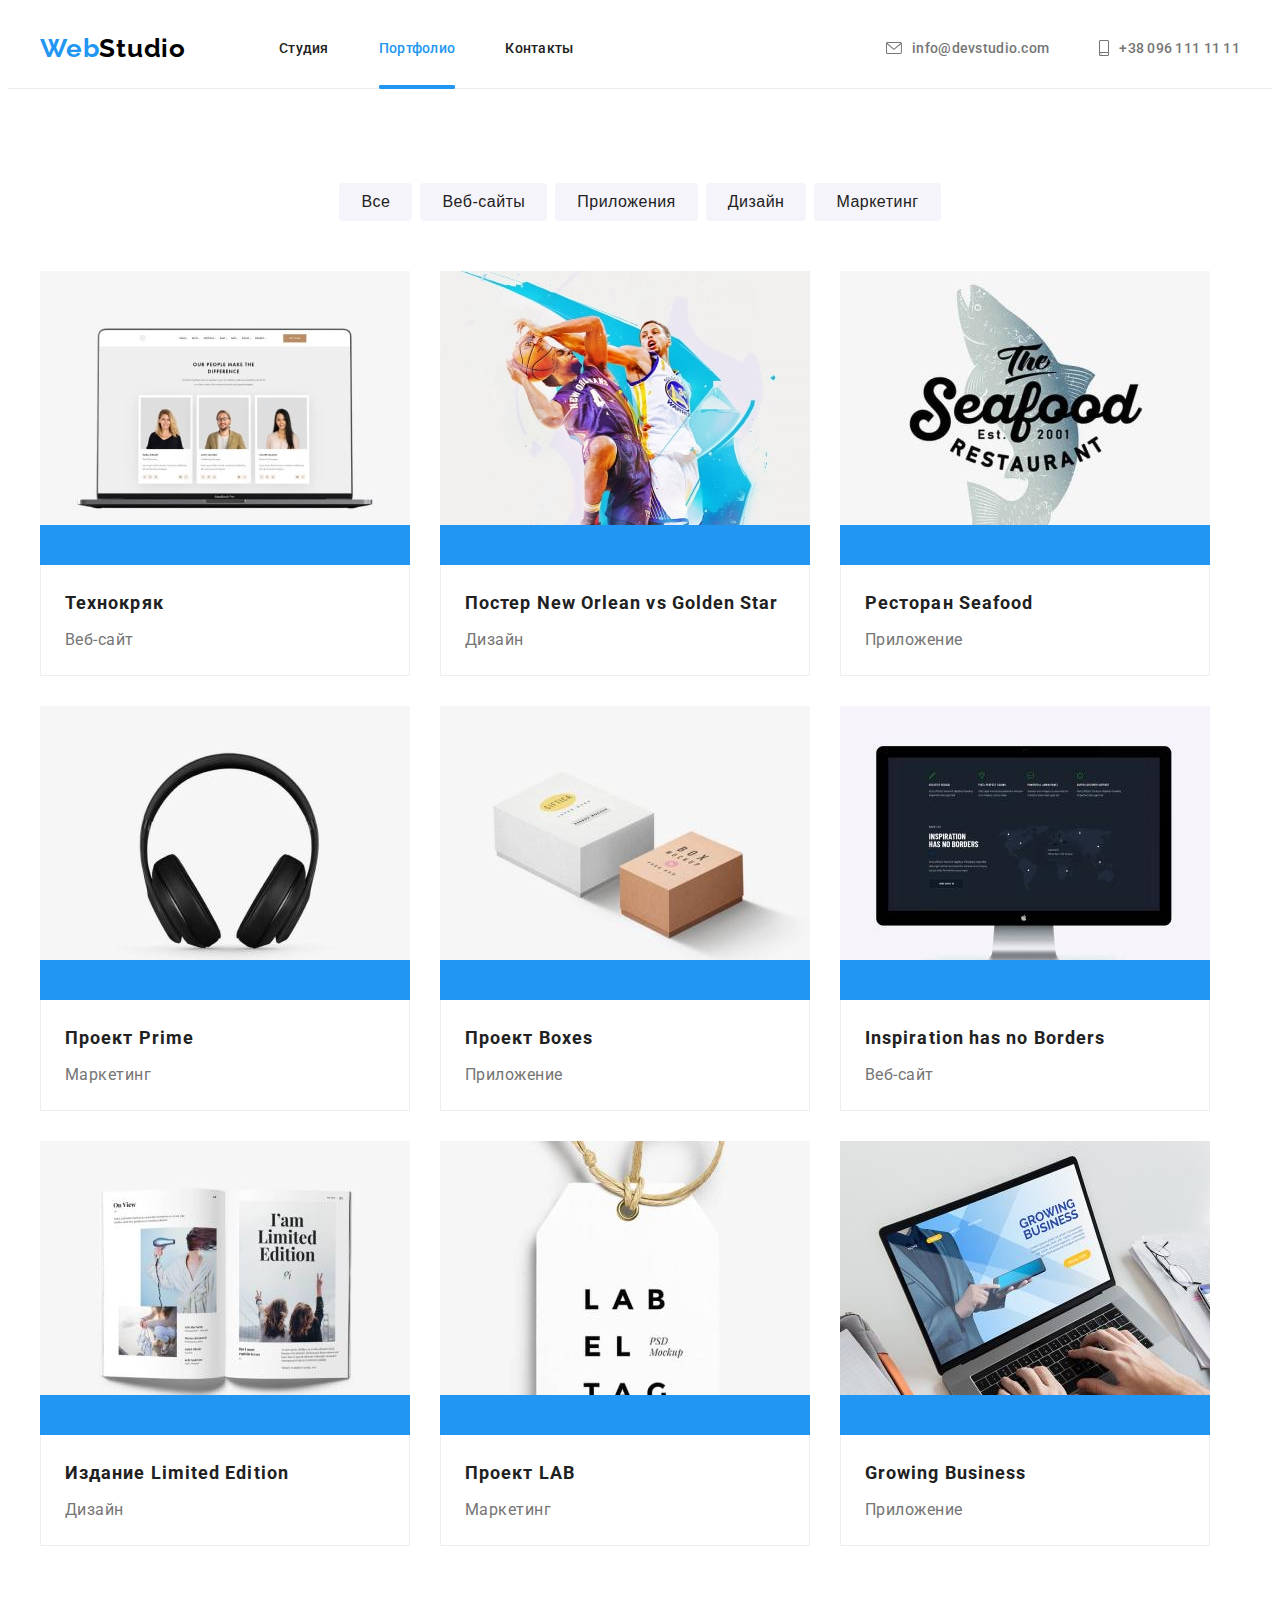
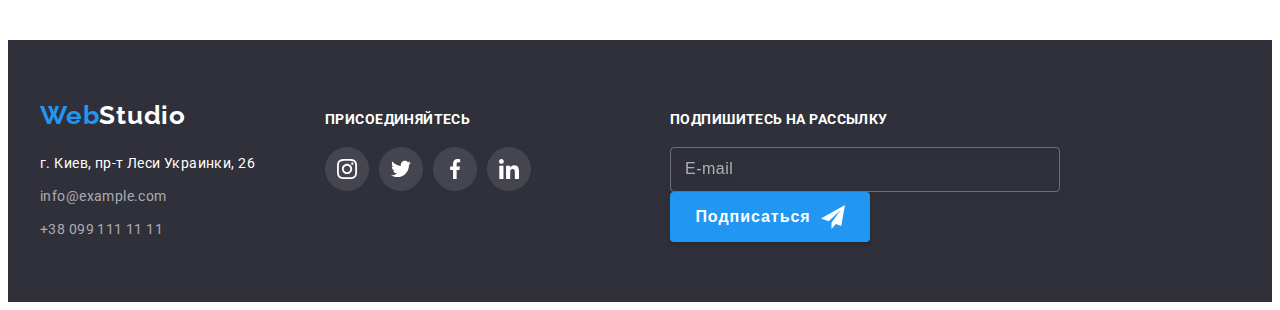
==== commit 96366d7e: "10" ====
--- a/portfolio.html
+++ b/portfolio.html
@@ -82,14 +82,12 @@
             <nav class="menu-nav">
               <ul class="menu-nav__list">
                 <li class="menu-nav__item">
-                  <a class="menu-nav__link" href="./index.html">
-                    <span class="nav__link_current-page">Студия</span>
-                  </a>
+                  <a class="menu-nav__link" href="./index.html"> Студия </a>
                 </li>
                 <li class="menu-nav__item">
-                  <a class="menu-nav__link" href="./portfolio.html"
-                    >Портфолио</a
-                  >
+                  <a class="menu-nav__link" href="./portfolio.html">
+                    <span class="nav__link_current-page">Портфолио</span>
+                  </a>
                 </li>
                 <li class="menu-nav__item">
                   <a class="menu-nav__link" href="">Контакты</a>
@@ -164,6 +162,7 @@
       <section class="portfolio section">
         <div class="container">
           <h1 class="visually-hidden">Портфолио</h1>
+
           <ul class="portfolio-filter portfolio-filter_margin-bottom list">
             <li class="portfolio-filter__item">
               <button class="portfolio-filter__btn" type="button">Все</button>
@@ -189,16 +188,40 @@
               </button>
             </li>
           </ul>
+
           <ul class="portfolio-grid">
             <li class="portfolio-grid__item">
               <a class="portfolio-grid__link" href="">
                 <div class="portfolio-grid__thumb">
-                  <img
-                    src="./images/portfolio-1.jpeg"
-                    alt="Ноутбук"
-                    width="100%"
-                    height="auto"
-                  />
+                  <picture>
+                    <source
+                      srcset="
+                        ./images/portfolio/portfolio-desktop-1-min.jpeg     1x,
+                        ./images/portfolio/portfolio-desktop-1-@2x-min.jpeg 2x
+                      "
+                      media="(min-width: 1200px)"
+                    />
+                    <source
+                      srcset="
+                        ./images/portfolio/portfolio-tab-1-min.jpeg     1x,
+                        ./images/portfolio/portfolio-tab-1-@2x-min.jpeg 2x
+                      "
+                      media="(min-width: 768px)"
+                    />
+                    <source
+                      srcset="
+                        ./images/portfolio/portfolio-tel-1-min.jpeg     1x,
+                        ./images/portfolio/portfolio-tel-1-@2x-min.jpeg 2x
+                      "
+                      media="(min-width: 320px)"
+                    />
+                    <img
+                      src="./images/portfolio/portfolio-desktop-1-min.jpeg"
+                      alt="занимаемся программированием на разных устройствах"
+                      width="100%"
+                      height="auto"
+                    />
+                  </picture>
                   <p class="portfolio-grid__text">
                     Технокряк это современная площадка распространения
                     коронавируса. Компании используют эту платформу для
@@ -215,12 +238,35 @@
             <li class="portfolio-grid__item">
               <a class="portfolio-grid__link" href=""
                 ><div class="portfolio-grid__thumb">
-                  <img
-                    src="./images/portfolio-2.jpeg"
-                    alt="Ноутбук"
-                    width="100%"
-                    height="auto"
-                  />
+                  <picture>
+                    <source
+                      srcset="
+                        ./images/portfolio/portfolio-desktop-2-min.jpeg     1x,
+                        ./images/portfolio/portfolio-desktop-2-@2x-min.jpeg 2x
+                      "
+                      media="(min-width: 1200px)"
+                    />
+                    <source
+                      srcset="
+                        ./images/portfolio/portfolio-tab-2-min.jpeg     1x,
+                        ./images/portfolio/portfolio-tab-2-@2x-min.jpeg 2x
+                      "
+                      media="(min-width: 768px)"
+                    />
+                    <source
+                      srcset="
+                        ./images/portfolio/portfolio-tel-2-min.jpeg     1x,
+                        ./images/portfolio/portfolio-tel-2-@2x-min.jpeg 2x
+                      "
+                      media="(min-width: 320px)"
+                    />
+                    <img
+                      src="./images/portfolio/portfolio-desktop-2-min.jpeg"
+                      alt="занимаемся программированием на разных устройствах"
+                      width="100%"
+                      height="auto"
+                    />
+                  </picture>
                   <p class="portfolio-grid__text">
                     Технокряк это современная площадка распространения
                     коронавируса. Компании используют эту платформу для
@@ -491,6 +537,6 @@
         </div>
       </div>
     </footer>
-    <script src="./js/menu.js"></script>
+    <script src="./js/mobile-menu.js"></script>
   </body>
 </html>
--- a/css/main.min.css
+++ b/css/main.min.css
@@ -1,2 +1,2 @@
-:root{--primary-text-color: #757575;--secondary-text-color: #212121;--third-text-color: #ffffff;--primary-background-color: #e5e5e5;--secondary-background-color: #f5f4fa;--third-background-color: #ffffff;--primary-logo-color: #000000;--accent-color: #2196f3;--active-color: #188ce8}.visually-hidden{position:absolute;width:1px;height:1px;margin:-1px;border:0;padding:0;white-space:nowrap;clip-path:inset(100%);clip:rect(0 0 0 0);overflow:hidden}p,h1,h2,h3,h4,h5,h6,ul{margin:0;padding:0}img{display:block}ul{list-style:none}body{font-family:'Roboto', sans-serif;color:var(--primary-text-color);letter-spacing:0.03em}img{display:block}a{color:var(--primary-text-color);text-decoration:none;transition:color 250ms cubic-bezier(0.4, 0, 0.2, 1)}a:hover,a:focus{color:var(--accent-color)}@media screen and (min-width: 320px){.container{width:100%;padding-left:15px;padding-right:15px;margin:0 auto}}@media screen and (min-width: 480px){.container{width:480px;padding-left:15px;padding-right:15px;margin:0 auto}}@media screen and (min-width: 768px){.container{width:768px;padding-left:15px;padding-right:15px;margin:0 auto}}@media screen and (min-width: 1200px){.container{width:1200px;padding-left:15px;padding-right:15px;margin:0 auto}}.social-list{display:flex;justify-content:center}.social-list__item+.social-list__item{margin-left:10px}.social-list__link{display:flex;align-items:center;justify-content:center;width:44px;height:44px;border-radius:50%;color:#afb1b8;background-color:#ffffff;transition:background-color 250ms cubic-bezier(0.4, 0, 0.2, 1)}.social-list__link:focus,.social-list__link:hover{background-color:var(--accent-color)}.social-list__icon{fill:currentColor;transition:fill 250ms cubic-bezier(0.4, 0, 0.2, 1)}.social-list__link:focus .social-list__icon,.social-list__link:hover .social-list__icon{fill:#ffffff}.social-list__link_inverted{color:var(--third-text-color);background-color:rgba(255,255,255,0.1);transition:background-color 250ms cubic-bezier(0.4, 0, 0.2, 1)}.social-list__link_inverted:focus,.social-list__link_inverted:hover{background-color:var(--accent-color)}.social-list__icon{fill:currentColor}.social-list_menu{position:relative}.social-list__item_menu+.social-list__item_menu{margin-left:20px}.social-list__item_menu:not(:first-child)::before{content:'';display:block;height:100%;width:1px;top:0;margin-left:-10px;background-color:rgba(33,33,33,0.2);position:absolute}.social-list__link_menu{color:var(--accent-color);font-weight:500;font-size:18px;line-height:1.11111;letter-spacing:.02em;text-transform:none}.btn{display:flex;justify-content:center;padding:10px 20px;width:200px;font-weight:700;font-size:16px;line-height:1.875;letter-spacing:.06em;text-transform:none;border:transparent;border-radius:4px;box-shadow:0px 4px 4px rgba(0,0,0,0.15);background-color:var(--accent-color);color:var(--third-text-color);cursor:pointer}.btn:active{background-color:var(--active-color)}.nav__link_current-page{color:var(--accent-color)}@media screen and (min-width: 768px){.nav__link_current-page::after{content:'';display:block;height:4px;width:100%;position:absolute;bottom:0;transform:translateY(1px);background:var(--accent-color);border-radius:2px}}.logo{font-family:'Raleway', sans-serif;font-weight:700;font-size:26px;line-height:1.19231;letter-spacing:.03em;text-transform:none;color:var(--accent-color)}.logo:hover .logo_primary-color,.logo:focus .logo_primary-color,.logo:hover .logo_secondary-color,.logo:focus .logo_secondary-color{color:var(--accent-color)}.logo_primary-color{color:var(--primary-logo-color);transition:color 250ms cubic-bezier(0.4, 0, 0.2, 1)}.logo_secondary-color{color:var(--third-text-color);transition:color 250ms cubic-bezier(0.4, 0, 0.2, 1)}.section-title{text-align:center;color:var(--secondary-text-color)}@media screen and (min-width: 320px){.section-title{font-weight:700;font-size:28px;line-height:1.17857;letter-spacing:.03em;text-transform:none}}@media screen and (min-width: 1200px){.section-title{font-weight:700;font-size:36px;line-height:1.16667;letter-spacing:.03em;text-transform:none}}@media screen and (min-width: 320px){.section{padding:60px 0}}@media screen and (min-width: 1200px){.section{padding:94px 0}}.backdrop{position:fixed;z-index:2;top:0;left:0;width:100%;height:100%;opacity:1;transition:opacity 250ms cubic-bezier(0.4, 0, 0.2, 1);background:rgba(0,0,0,0.2)}.backdrop.is-hidden{opacity:0;pointer-events:none}.modal{position:absolute;top:50%;left:50%;transform:translate(-50%, -50%) scale(1);padding:40px;transition:transform 250ms cubic-bezier(0.4, 0, 0.2, 1);background:#ffffff;box-shadow:0px 1px 3px rgba(0,0,0,0.12),0px 1px 1px rgba(0,0,0,0.14),0px 2px 1px rgba(0,0,0,0.2);border-radius:4px}@media screen and (max-width: 400px){.modal{padding:40px 20px}}@media screen and (max-width: 479px){.modal{width:95vw;min-height:609px}}@media screen and (min-width: 480px) and (max-width: 1199px){.modal{width:450px;min-height:609px}}@media screen and (min-width: 1200px){.modal{width:528px;min-height:580px}}.modal__close-back{position:absolute;top:8px;right:8px;display:flex;align-items:center;justify-content:center;width:30px;height:30px;background:#ffffff;border-radius:50%;border:1px solid rgba(0,0,0,0.1);transition:border 250ms cubic-bezier(0.4, 0, 0.2, 1)}.modal__close-back:hover,.modal__close-back:focus{border:1px solid var(--accent-color)}.modal__close-back_icon{fill:currentColor;width:18px;height:18px;transition:fill 250ms cubic-bezier(0.4, 0, 0.2, 1)}.modal__close-back:hover .modal__close-back_icon,.modal__close-back:focus .modal__close-back_icon{fill:var(--accent-color)}.modal__title{color:var(--secondary-text-color);margin-bottom:12px}@media screen and (min-width: 320px) and (max-width: 1199px){.modal__title{font-weight:700;font-size:20px;line-height:1.5;letter-spacing:.03em;text-transform:none;text-align:center}}@media screen and (min-width: 1200px){.modal__title{font-weight:700;font-size:20px;line-height:1.15;letter-spacing:.03em;text-transform:none}}.modal-form__field{margin-bottom:10px}.modal-form__label{display:block;margin-bottom:4px;font-size:12px;line-height:1.17;letter-spacing:0.01em;color:var(--primary-text-color)}.modal-form__input_wrraper{position:relative}.modal-form__input{width:100%;height:40px;padding:12px;padding-left:41px;border:1px solid rgba(33,33,33,0.2);border-radius:4px;outline:none;transition:border-color 250ms cubic-bezier(0.4, 0, 0.2, 1)}.modal-form__input:focus{border-color:var(--accent-color)}.modal-form__icon{position:absolute;top:50%;left:11px;transform:translateY(-50%);fill:#212121;transition:fill 250ms cubic-bezier(0.4, 0, 0.2, 1)}.modal-form__input:focus+.modal-form__icon{fill:var(--accent-color)}.modal-form__comment{margin-bottom:20px}.modal-form__input_text{padding:12px 16px;resize:none;height:120px}.modal-form__input_text::placeholder{font-size:12px;line-height:1.17;letter-spacing:0.01em;color:rgba(117,117,117,0.5);transition:text-shadow 250ms cubic-bezier(0.4, 0, 0.2, 1)}.modal-form__input_text:focus.modal-form__input_text::placeholder{text-shadow:0px 4px 4px rgba(0,0,0,0.25)}.modal-form__check{margin-bottom:40px}.modal-form__agree-link{text-decoration:underline;color:var(--accent-color)}@media screen and (max-width: 443px){.modal-form__agree-link{margin-top:3px}}.modal-form__check-text{display:flex;align-items:center;flex-wrap:wrap;color:var(--primary-text-color)}@media screen and (min-width: 320px) and (max-width: 1199px){.modal-form__check-text{font-weight:400;font-size:11px;line-height:1.27273;letter-spacing:.03em;text-transform:none}}@media screen and (min-width: 1200px){.modal-form__check-text{font-weight:400;font-size:14px;line-height:1.71429;letter-spacing:.03em;text-transform:none}}.modal-form__check-box-custom{display:flex;align-items:center;justify-content:center;margin-right:8px;width:16px;height:15px;border-radius:2px;border:2px solid #212121}.modal-form__check_input:checked+.modal-form__check-text .modal-form__check-box-custom{background-color:var(--accent-color);border-color:transparent}.modal-submit{margin:0 auto}@media screen and (min-width: 768px) and (max-width: 1199px){.list{display:flex;flex-wrap:wrap;justify-content:center;margin:-15px}}@media screen and (min-width: 1200px){.list{display:flex;flex-wrap:wrap}}@media screen and (min-width: 320px) and (max-width: 767px){.list__item+.list__item{margin-bottom:30px}}@media screen and (min-width: 768px) and (max-width: 1199px){.list__item+.list__item{flex-basis:354px;margin:15px}}@media screen and (min-width: 1200px){.list__item+.list__item{flex-basis:270px}.list__item+.list__item+.list__item+.list__item{margin-left:30px}}.header-menu{position:fixed;z-index:999;padding:48px 40px;display:flex;flex-direction:column;width:100vw;height:100vh;background-color:#ffffff}.menu-nav__item+.menu-nav__item{margin-top:32px}.menu-nav__link{font-weight:500;font-size:40px;line-height:1.175;letter-spacing:.02em;text-transform:none;color:var(--secondary-text-color)}.menu-contacts{margin-top:auto}.menu-contacts{margin-top:auto;margin-bottom:64px}.menu-contacts__item+.menu-contacts__item{margin-top:32px}.menu-contacts__link_tel{font-weight:500;font-size:34px;line-height:1.17647;letter-spacing:.02em;text-transform:none;color:var(--accent-color)}.menu-contacts__link_email{font-weight:500;font-size:24px;line-height:1.16667;letter-spacing:.02em;text-transform:none}.menu__close-back{position:absolute;border:none;background-color:transparent;top:10px;right:15px;padding:0px;width:40px;height:40px;display:block}.menu__close-back{fill:#212121;transition:fill 250ms cubic-bezier(0.4, 0, 0.2, 1)}.menu__close-back:hover,.menu__close-back:focus{fill:var(--accent-color)}.header{border-bottom:1px solid #ececec}.header__container{display:flex;align-items:center}@media screen and (min-width: 768px) and (max-width: 1199px){.header__container{justify-content:space-between}}@media screen and (min-width: 1200px){.header__logo{margin-right:93px}}@media screen and (min-width: 320px) and (max-width: 767px){.header__nav{display:none}}@media screen and (min-width: 768px){.nav-list{display:flex}}.nav__item+.nav__item{margin-left:50px}.nav__link{position:relative;display:block;padding:32px 0;font-weight:500;font-size:14px;line-height:1.14286;letter-spacing:.02em;text-transform:none;color:var(--secondary-text-color)}@media screen and (min-width: 320px) and (max-width: 767px){.header__contacts{display:none}}@media screen and (min-width: 768px) and (max-width: 1199px){.header__contacts{display:flex;flex-direction:column}}@media screen and (min-width: 1200px){.header__contacts{display:flex;align-items:center;margin-left:auto}}@media screen and (min-width: 768px) and (max-width: 1199px){.contacts-list__item+.contacts-list__item{margin-top:10px}}@media screen and (min-width: 1200px){.contacts-list__item+.contacts-list__item{margin-left:50px}}.contacts-list__link{padding:32px 0;font-weight:500;font-size:14px;line-height:1.14286;letter-spacing:.02em;text-transform:none;color:var(--primary-text-color)}@media screen and (min-width: 1200px){.contacts-list__link{display:flex;align-items:center;justify-content:center}}.contacts-list__icon{margin-right:10px;fill:currentColor}.contacts-list__link:hover .contacts-list__icon,.contacts-list__link:focus .contacts-list__icon{fill:currentColor}.menu-open-btn{border:none;background-color:transparent;padding:0px;width:40px;height:40px;display:block;margin-left:auto;fill:#212121;transition:fill 250ms cubic-bezier(0.4, 0, 0.2, 1)}.menu-open-btn:hover,.menu-open-btn:focus{fill:var(--accent-color)}@media screen and (min-width: 320px) and (max-width: 767px){.menu-open-btn{margin-top:10px;margin-bottom:10px}}@media screen and (min-width: 768px){.menu-open-btn{display:none}}.hero{max-width:1600px;margin:0 auto;text-align:center;background-image:linear-gradient(rgba(47,48,58,0.4), rgba(47,48,58,0.4)),url(../images/hero-bg.jpeg);background-repeat:no-repeat;background-position:center;background-size:cover}@media screen and (min-width: 320px) and (max-width: 1199px){.hero{padding-top:118px;padding-bottom:118px}}@media screen and (min-width: 1200px){.hero{padding-top:200px;padding-bottom:200px}}.hero__title{margin-left:auto;margin-right:auto;color:var(--third-text-color);margin-bottom:30px}@media screen and (min-width: 320px) and (max-width: 1199px){.hero__title{font-weight:900;font-size:26px;line-height:1.61538;letter-spacing:.06em;text-transform:uppercase;max-width:360px}}@media screen and (min-width: 1200px){.hero__title{max-width:696px;font-weight:900;font-size:44px;line-height:1.36364;letter-spacing:.06em;text-transform:uppercase}}.hero__btn{margin-right:auto;margin-left:auto}@media screen and (min-width: 768px) and (max-width: 1199px){.advantage-list{display:flex;flex-wrap:wrap;margin:-15px}}@media screen and (min-width: 1200px){.advantage-list{display:flex;flex-wrap:wrap}}@media screen and (min-width: 320px) and (max-width: 767px){.advantage-list__item{margin-bottom:30px}}@media screen and (min-width: 768px) and (max-width: 1199px){.advantage-list__item{flex-basis:calc((100% - 4 * 15px) / 2);margin:15px}}@media screen and (min-width: 1200px){.advantage-list__item{flex-basis:270px}.advantage-list__item+.advantage-list__item{margin-left:30px}}.advantage-list__wrapper{display:flex;align-items:center;justify-content:center;height:120px;margin-bottom:30px;background-color:var(--secondary-background-color);border-radius:4px}.advantage-list__subtitle{margin-bottom:10px;font-weight:700;font-size:14px;line-height:1.14286;letter-spacing:.03em;text-transform:uppercase;color:var(--secondary-text-color)}@media screen and (min-width: 320px) and (max-width: 767px){.advantage-list__subtitle{text-align:center}}.advantage-list__text{font-weight:400;font-size:14px;line-height:1.71429;letter-spacing:.03em;text-transform:none}@media screen and (max-width: 1199px){.work{display:none}}@media screen and (min-width: 1200px){.work{padding-top:0}}.work__title{margin-bottom:50px}.work-list{display:flex}.work-list__item+.work-list__item{margin-left:30px}.card-thumb{position:relative}.card-thumb__text{position:absolute;bottom:0;width:100%;padding:27px 0;font-weight:700;font-size:14px;line-height:1.14286;letter-spacing:.03em;text-transform:uppercase;text-align:center;color:var(--third-text-color);background-color:rgba(47,48,58,0.8)}.command{background-color:var(--secondary-background-color)}.command__title{margin-bottom:50px}@media screen and (min-width: 768px) and (max-width: 1199px){.command__list{display:flex;flex-wrap:wrap;margin:-15px}}@media screen and (min-width: 1200px){.command__list{display:flex}}.command__item{background-color:var(--third-background-color);border-radius:0px 0px 4px 4px;box-shadow:0px 1px 3px rgba(0,0,0,0.12),0px 1px 1px rgba(0,0,0,0.14),0px 2px 1px rgba(0,0,0,0.2)}@media screen and (min-width: 320px) and (max-width: 767px){.command__item{margin-bottom:30px;min-width:270px;height:auto;margin-left:auto;margin-right:auto}}@media screen and (min-width: 768px) and (max-width: 1199px){.command__item{margin:15px;flex-basis:calc((100% - 4 * 15px) / 2)}}@media screen and (min-width: 1200px){.command__item+.command__item{margin-left:30px}}.command__description{padding:30px 0;text-align:center}.command__subtitle{margin-bottom:10px;font-weight:500;font-size:16px;line-height:1.19}.command__text{margin-bottom:16px;font-size:16px;line-height:1.19}.clients__title{margin-bottom:50px}.clients__list{display:flex}@media screen and (min-width: 320px) and (max-width: 1199px){.clients__list{flex-wrap:wrap;margin:-15px}}.clients__item{height:92px}@media screen and (min-width: 320px) and (max-width: 767px){.clients__item{margin:15px;flex-basis:calc((100% - 4 * 15px) / 2)}}@media screen and (min-width: 768px) and (max-width: 1199px){.clients__item{margin:15px;flex-basis:calc((100% - 6 * 15px) / 3)}}@media screen and (min-width: 1200px){.clients__item{flex-basis:calc((100% - 12 * 15px) / 6)}.clients__item+.clients__item{margin-left:30px}}.clients__link{display:flex;align-items:center;justify-content:center;width:100%;height:100%;border:1px solid #afb1b8;border-radius:4px;transition:border 250ms cubic-bezier(0.4, 0, 0.2, 1)}.clients__link:hover,.clients__link:focus{border:1px solid var(--accent-color)}.clients__logo{fill:#afb1b8;transition:fill 250ms cubic-bezier(0.4, 0, 0.2, 1)}.clients__link:hover .clients__logo,.clients__link:focus .clients__logo{fill:var(--accent-color)}.footer{padding:60px 0;background-color:#2f303a}.footer__container{display:flex}@media screen and (min-width: 320px) and (max-width: 767px){.footer__container{flex-direction:column;align-items:center}}@media screen and (min-width: 768px) and (max-width: 1199px){.footer__container{flex-wrap:wrap;justify-content:space-around;align-items:baseline}}@media screen and (min-width: 1200px){.footer__container{align-items:baseline}}@media screen and (min-width: 320px) and (max-width: 1199px){.footer__adress{text-align:center;margin-bottom:60px}}@media screen and (min-width: 1200px){.footer__adress{margin-right:70px}}@media screen and (min-width: 320px) and (max-width: 767px){.footer__social{text-align:center;margin-bottom:60px}}@media screen and (min-width: 768px) and (max-width: 1199px){.footer__social{text-align:center}}.footer__logo{display:inline-block;margin-bottom:20px}.address{font-style:inherit}.addres__list{display:inline-block}.addres__item+.addres__item{margin-top:9px}.adress__location{font-weight:400;font-size:14px;line-height:1.71429;letter-spacing:.03em;text-transform:none;color:var(--third-text-color)}.adress__contacts{font-weight:400;font-size:14px;line-height:1.71429;letter-spacing:.03em;text-transform:none;color:rgba(255,255,255,0.6)}.footer__title{font-weight:700;font-size:14px;line-height:1.14286;letter-spacing:.03em;text-transform:uppercase;color:#ffffff;margin-bottom:20px}@media screen and (min-width: 320px) and (max-width: 767px){.footer__subscribe{width:100%}}@media screen and (min-width: 1200px){.footer__subscribe{width:570px;margin-left:auto}}@media screen and (min-width: 320px) and (max-width: 767px){.form-footer{display:flex;flex-direction:column;text-align:center}}@media screen and (min-width: 768px) and (max-width: 1199px){.form-footer{text-align:center}}@media screen and (min-width: 1200px){.form-footer{display:flex;flex-wrap:wrap}}.form-footer__input{padding:14px;background-color:transparent;color:var(--third-text-color);border:1px solid rgba(255,255,255,0.3);filter:drop-shadow(0px 4px 4px rgba(0,0,0,0.15));border-radius:4px;outline:none;transition:border-color 250ms cubic-bezier(0.4, 0, 0.2, 1)}.form-footer__input:focus{border-color:var(--accent-color)}.form-footer__input::placeholder{font-weight:400;font-size:16px;line-height:1.25;letter-spacing:.03em;text-transform:none;color:rgba(255,255,255,0.6)}@media screen and (min-width: 320px) and (max-width: 767px){.form-footer__input{width:100%;max-width:450px;margin-bottom:20px}}@media screen and (min-width: 768px) and (max-width: 1199px){.form-footer__input{width:450px;margin-bottom:20px}}@media screen and (min-width: 1200px){.form-footer__input{margin-right:10px;flex-basis:calc(100% - 210px)}}@media screen and (min-width: 320px) and (max-width: 1199px){.form-footer__btn{margin:0 auto}}.form-footer__icon{margin-left:10px;align-self:center}@media screen and (min-width: 320px) and (max-width: 767px){.portfolio-filter{display:flex;justify-content:start;flex-wrap:wrap;margin:-7px -4px;max-width:450px}}@media screen and (min-width: 1200px){.portfolio-filter{display:flex;justify-content:center}}@media screen and (min-width: 320px){.portfolio-filter_margin-bottom{margin-bottom:40px}}@media screen and (min-width: 320px){.portfolio-filter_margin-bottom{margin-bottom:30px}}@media screen and (min-width: 1200px){.portfolio-filter_margin-bottom{margin-bottom:50px}}@media screen and (min-width: 320px) and (max-width: 767px){.portfolio-filter__item{margin:7px 4px}}@media screen and (min-width: 768px){.portfolio-filter__item+.portfolio-filter__item{margin-left:8px}}.portfolio-filter__btn{padding:6px 22px;font-weight:500;font-size:16px;line-height:1.625;letter-spacing:.03em;text-transform:none;color:var(--secondary-text-color);background-color:var(--secondary-background-color);border-radius:4px;border:transparent;transition:color 250ms cubic-bezier(0.4, 0, 0.2, 1),background-color 250ms cubic-bezier(0.4, 0, 0.2, 1),box-shadow 250ms cubic-bezier(0.4, 0, 0.2, 1)}.portfolio-filter__btn:hover,.portfolio-filter__btn:focus{color:var(--third-text-color);background-color:var(--accent-color);box-shadow:0px 3px 1px rgba(0,0,0,0.1),0px 1px 2px rgba(0,0,0,0.08),0px 2px 2px rgba(0,0,0,0.12)}@media screen and (min-width: 768px) and (max-width: 1199px){.portfolio-grid{display:flex;margin:-15px;flex-wrap:wrap}}@media screen and (min-width: 1200px){.portfolio-grid{display:flex;margin:-15px;flex-wrap:wrap}}@media screen and (min-width: 320px) and (max-width: 767px){.portfolio-grid__item{margin:0 auto}.portfolio-grid__item+.portfolio-grid__item{margin-top:30px}}@media screen and (min-width: 768px) and (max-width: 1199px){.portfolio-grid__item{margin:15px;flex-basis:calc((100% - 4 * 15px) / 2)}}@media screen and (min-width: 1200px){.portfolio-grid__item{margin:15px}}.portfolio-grid__link{display:block;transition:box-shadow 250ms cubic-bezier(0.4, 0, 0.2, 1)}.portfolio-grid__link:focus,.portfolio-grid__link:hover{box-shadow:0px 1px 1px rgba(0,0,0,0.12),0px 4px 4px rgba(0,0,0,0.06),1px 4px 6px rgba(0,0,0,0.16)}@media screen and (min-width: 768px) and (max-width: 1199px){.portfolio-grid__link{display:flex;flex-direction:column;height:100%}}.portfolio-grid__thumb{position:relative;bottom:0;overflow:hidden}.portfolio-grid__text{position:absolute;bottom:0;width:100%;height:100%;padding:63px 24px;font-size:18px;line-height:1.56;font-weight:400;font-size:18px;line-height:1.55556;letter-spacing:.03em;text-transform:none;color:var(--third-text-color);background-color:var(--accent-color);transform:translateY(380px);transition:transform 250ms cubic-bezier(0.4, 0, 0.2, 1)}.portfolio-grid__link:focus .portfolio-grid__text,.portfolio-grid__link:hover .portfolio-grid__text{transform:translateY(0)}.portfolio-grid__description{padding:20px 24px;border-bottom:1px solid #eeeeee;border-left:1px solid #eeeeee;border-right:1px solid #eeeeee}@media screen and (min-width: 768px) and (max-width: 1199px){.portfolio-grid__description{flex-grow:1}}.portfolio-grid__title{margin-bottom:4px;font-weight:700;font-size:18px;line-height:2;letter-spacing:.06em;text-transform:none;color:var(--secondary-text-color)}.portfolio-grid__subtitle{font-weight:400;font-size:16px;line-height:1.875;letter-spacing:.03em;text-transform:none;color:var(--primary-text-color)}
+:root{--primary-text-color: #757575;--secondary-text-color: #212121;--third-text-color: #ffffff;--primary-background-color: #e5e5e5;--secondary-background-color: #f5f4fa;--third-background-color: #ffffff;--primary-logo-color: #000000;--accent-color: #2196f3;--active-color: #188ce8}.visually-hidden{position:absolute;width:1px;height:1px;margin:-1px;border:0;padding:0;white-space:nowrap;clip-path:inset(100%);clip:rect(0 0 0 0);overflow:hidden}p,h1,h2,h3,h4,h5,h6,ul{margin:0;padding:0}img{display:block}ul{list-style:none}body{font-family:'Roboto', sans-serif;color:var(--primary-text-color);letter-spacing:0.03em}img{display:block}a{color:var(--primary-text-color);text-decoration:none;transition:color 250ms cubic-bezier(0.4, 0, 0.2, 1)}a:hover,a:focus{color:var(--accent-color)}@media screen and (min-width: 320px){.container{width:100%;padding-left:15px;padding-right:15px;margin:0 auto}}@media screen and (min-width: 480px){.container{width:480px;padding-left:15px;padding-right:15px;margin:0 auto}}@media screen and (min-width: 768px){.container{width:768px;padding-left:15px;padding-right:15px;margin:0 auto}}@media screen and (min-width: 1200px){.container{width:1200px;padding-left:15px;padding-right:15px;margin:0 auto}}.social-list{display:flex;justify-content:center}.social-list__item+.social-list__item{margin-left:10px}.social-list__link{display:flex;align-items:center;justify-content:center;width:44px;height:44px;border-radius:50%;color:#afb1b8;background-color:#ffffff;transition:background-color 250ms cubic-bezier(0.4, 0, 0.2, 1)}.social-list__link:focus,.social-list__link:hover{background-color:var(--accent-color)}.social-list__icon{fill:currentColor;transition:fill 250ms cubic-bezier(0.4, 0, 0.2, 1)}.social-list__link:focus .social-list__icon,.social-list__link:hover .social-list__icon{fill:#ffffff}.social-list__link_inverted{color:var(--third-text-color);background-color:rgba(255,255,255,0.1);transition:background-color 250ms cubic-bezier(0.4, 0, 0.2, 1)}.social-list__link_inverted:focus,.social-list__link_inverted:hover{background-color:var(--accent-color)}.social-list__icon{fill:currentColor}.social-list_menu{position:relative}.social-list__item_menu+.social-list__item_menu{margin-left:20px}.social-list__item_menu:not(:first-child)::before{content:'';display:block;height:100%;width:1px;top:0;margin-left:-10px;background-color:rgba(33,33,33,0.2);position:absolute}.social-list__link_menu{color:var(--accent-color);font-weight:500;font-size:18px;line-height:1.11111;letter-spacing:.02em;text-transform:none}.btn{display:flex;justify-content:center;padding:10px 20px;width:200px;font-weight:700;font-size:16px;line-height:1.875;letter-spacing:.06em;text-transform:none;border:transparent;border-radius:4px;box-shadow:0px 4px 4px rgba(0,0,0,0.15);background-color:var(--accent-color);color:var(--third-text-color);cursor:pointer}.btn:active{background-color:var(--active-color)}.nav__link_current-page{color:var(--accent-color)}@media screen and (min-width: 768px){.nav__link_current-page::after{content:'';display:block;height:4px;width:100%;position:absolute;bottom:0;transform:translateY(1px);background:var(--accent-color);border-radius:2px}}.logo{font-family:'Raleway', sans-serif;font-weight:700;font-size:26px;line-height:1.19231;letter-spacing:.03em;text-transform:none;color:var(--accent-color)}.logo:hover .logo_primary-color,.logo:focus .logo_primary-color,.logo:hover .logo_secondary-color,.logo:focus .logo_secondary-color{color:var(--accent-color)}.logo_primary-color{color:var(--primary-logo-color);transition:color 250ms cubic-bezier(0.4, 0, 0.2, 1)}.logo_secondary-color{color:var(--third-text-color);transition:color 250ms cubic-bezier(0.4, 0, 0.2, 1)}.section-title{text-align:center;color:var(--secondary-text-color)}@media screen and (min-width: 320px){.section-title{font-weight:700;font-size:28px;line-height:1.17857;letter-spacing:.03em;text-transform:none}}@media screen and (min-width: 1200px){.section-title{font-weight:700;font-size:36px;line-height:1.16667;letter-spacing:.03em;text-transform:none}}@media screen and (min-width: 320px){.section{padding:60px 0}}@media screen and (min-width: 1200px){.section{padding:94px 0}}.backdrop{position:fixed;z-index:2;top:0;left:0;width:100%;height:100%;opacity:1;transition:opacity 250ms cubic-bezier(0.4, 0, 0.2, 1);background:rgba(0,0,0,0.2)}.backdrop.is-hidden{opacity:0;pointer-events:none}.modal{position:absolute;top:50%;left:50%;transform:translate(-50%, -50%) scale(1);padding:40px;transition:transform 250ms cubic-bezier(0.4, 0, 0.2, 1);background:#ffffff;box-shadow:0px 1px 3px rgba(0,0,0,0.12),0px 1px 1px rgba(0,0,0,0.14),0px 2px 1px rgba(0,0,0,0.2);border-radius:4px}@media screen and (max-width: 400px){.modal{padding:40px 20px}}@media screen and (max-width: 479px){.modal{width:95vw;min-height:609px}}@media screen and (min-width: 480px) and (max-width: 1199px){.modal{width:450px;min-height:609px}}@media screen and (min-width: 1200px){.modal{width:528px;min-height:580px}}.modal__close-back{position:absolute;top:8px;right:8px;padding:0px;display:flex;align-items:center;justify-content:center;width:30px;height:30px;background:#ffffff;border-radius:50%;border:1px solid rgba(0,0,0,0.1);transition:border 250ms cubic-bezier(0.4, 0, 0.2, 1)}.modal__close-back:hover,.modal__close-back:focus{border:1px solid var(--accent-color)}.modal__close-back_icon{fill:currentColor;width:18px;height:18px;transition:fill 250ms cubic-bezier(0.4, 0, 0.2, 1)}.modal__close-back:hover .modal__close-back_icon,.modal__close-back:focus .modal__close-back_icon{fill:var(--accent-color)}.modal__title{color:var(--secondary-text-color);margin-bottom:12px}@media screen and (min-width: 320px) and (max-width: 1199px){.modal__title{font-weight:700;font-size:20px;line-height:1.5;letter-spacing:.03em;text-transform:none;text-align:center}}@media screen and (min-width: 1200px){.modal__title{font-weight:700;font-size:20px;line-height:1.15;letter-spacing:.03em;text-transform:none}}.modal-form__field{margin-bottom:10px}.modal-form__label{display:block;margin-bottom:4px;font-size:12px;line-height:1.17;letter-spacing:0.01em;color:var(--primary-text-color)}.modal-form__input_wrraper{position:relative}.modal-form__input{width:100%;height:40px;padding:12px;padding-left:41px;border:1px solid rgba(33,33,33,0.2);border-radius:4px;outline:none;transition:border-color 250ms cubic-bezier(0.4, 0, 0.2, 1)}.modal-form__input:focus{border-color:var(--accent-color)}.modal-form__icon{position:absolute;top:50%;left:11px;transform:translateY(-50%);fill:#212121;transition:fill 250ms cubic-bezier(0.4, 0, 0.2, 1)}.modal-form__input:focus+.modal-form__icon{fill:var(--accent-color)}.modal-form__comment{margin-bottom:20px}.modal-form__input_text{padding:12px 16px;resize:none;height:120px}.modal-form__input_text::placeholder{font-size:12px;line-height:1.17;letter-spacing:0.01em;color:rgba(117,117,117,0.5);transition:text-shadow 250ms cubic-bezier(0.4, 0, 0.2, 1)}.modal-form__input_text:focus.modal-form__input_text::placeholder{text-shadow:0px 4px 4px rgba(0,0,0,0.25)}.modal-form__check{margin-bottom:40px}.modal-form__agree-link{text-decoration:underline;color:var(--accent-color)}@media screen and (max-width: 443px){.modal-form__agree-link{margin-top:3px}}.modal-form__check-text{display:flex;align-items:center;flex-wrap:wrap;color:var(--primary-text-color)}@media screen and (min-width: 320px) and (max-width: 1199px){.modal-form__check-text{font-weight:400;font-size:11px;line-height:1.27273;letter-spacing:.03em;text-transform:none}}@media screen and (min-width: 1200px){.modal-form__check-text{font-weight:400;font-size:14px;line-height:1.71429;letter-spacing:.03em;text-transform:none}}.modal-form__check-box-custom{display:flex;align-items:center;justify-content:center;margin-right:8px;width:16px;height:15px;border-radius:2px;border:2px solid #212121}.modal-form__check_input:checked+.modal-form__check-text .modal-form__check-box-custom{background-color:var(--accent-color);border-color:transparent}.modal-submit{margin:0 auto}.header-menu{position:fixed;z-index:999;padding:48px 40px;display:flex;flex-direction:column;width:100vw;height:100vh;background-color:#ffffff}.menu-nav__item+.menu-nav__item{margin-top:32px}.menu-nav__link{font-weight:500;font-size:40px;line-height:1.175;letter-spacing:.02em;text-transform:none;color:var(--secondary-text-color)}.menu-contacts{margin-top:auto}.menu-contacts{margin-top:auto;margin-bottom:64px}.menu-contacts__item+.menu-contacts__item{margin-top:32px}.menu-contacts__link_tel{font-weight:500;font-size:34px;line-height:1.17647;letter-spacing:.02em;text-transform:none;color:var(--accent-color)}.menu-contacts__link_email{font-weight:500;font-size:24px;line-height:1.16667;letter-spacing:.02em;text-transform:none}.menu__close-back{position:absolute;border:none;background-color:transparent;top:10px;right:15px;padding:0px;width:40px;height:40px;display:block}.menu__close-back{fill:#212121;transition:fill 250ms cubic-bezier(0.4, 0, 0.2, 1)}.menu__close-back:hover,.menu__close-back:focus{fill:var(--accent-color)}.header{border-bottom:1px solid #ececec}.header__container{display:flex;align-items:center}@media screen and (min-width: 768px) and (max-width: 1199px){.header__container{justify-content:space-between}}@media screen and (min-width: 1200px){.header__logo{margin-right:93px}}@media screen and (min-width: 320px) and (max-width: 767px){.header__nav{display:none}}@media screen and (min-width: 768px){.nav-list{display:flex}}.nav__item+.nav__item{margin-left:50px}.nav__link{position:relative;display:block;padding:32px 0;font-weight:500;font-size:14px;line-height:1.14286;letter-spacing:.02em;text-transform:none;color:var(--secondary-text-color)}@media screen and (min-width: 320px) and (max-width: 767px){.header__contacts{display:none}}@media screen and (min-width: 768px) and (max-width: 1199px){.header__contacts{display:flex;flex-direction:column}}@media screen and (min-width: 1200px){.header__contacts{display:flex;align-items:center;margin-left:auto}}@media screen and (min-width: 768px) and (max-width: 1199px){.contacts-list__item+.contacts-list__item{margin-top:10px}}@media screen and (min-width: 1200px){.contacts-list__item+.contacts-list__item{margin-left:50px}}.contacts-list__link{padding:32px 0;font-weight:500;font-size:14px;line-height:1.14286;letter-spacing:.02em;text-transform:none;color:var(--primary-text-color)}@media screen and (min-width: 1200px){.contacts-list__link{display:flex;align-items:center;justify-content:center}}.contacts-list__icon{margin-right:10px;fill:currentColor}.contacts-list__link:hover .contacts-list__icon,.contacts-list__link:focus .contacts-list__icon{fill:currentColor}.menu-open-btn{border:none;background-color:transparent;padding:0px;width:40px;height:40px;display:block;margin-left:auto;fill:#212121;transition:fill 250ms cubic-bezier(0.4, 0, 0.2, 1)}.menu-open-btn:hover,.menu-open-btn:focus{fill:var(--accent-color)}@media screen and (min-width: 320px) and (max-width: 767px){.menu-open-btn{margin-top:10px;margin-bottom:10px}}@media screen and (min-width: 768px){.menu-open-btn{display:none}}.hero{max-width:1600px;margin:0 auto;text-align:center;background-image:linear-gradient(rgba(47,48,58,0.4), rgba(47,48,58,0.4)),url(../images/hero/header-bg-desktop-min.jpeg);background-repeat:no-repeat;background-position:center;background-size:cover}@media screen and (min-width: 320px) and (max-width: 1199px){.hero{padding-top:118px;padding-bottom:118px}}@media screen and (min-width: 1200px){.hero{padding-top:200px;padding-bottom:200px}}@media (min-device-pixel-ratio: 2), (-webkit-min-device-pixel-ratio: 2), (min-resolution: 192dpi), (min-resolution: 2dppx){.hero{background-image:linear-gradient(rgba(47,48,58,0.4), rgba(47,48,58,0.4)),url(../images/hero/header-bg-desktop-@2x-min.jpeg)}}.hero__title{margin-left:auto;margin-right:auto;color:var(--third-text-color);margin-bottom:30px}@media screen and (min-width: 320px) and (max-width: 1199px){.hero__title{font-weight:900;font-size:26px;line-height:1.61538;letter-spacing:.06em;text-transform:uppercase;max-width:360px}}@media screen and (min-width: 1200px){.hero__title{max-width:696px;font-weight:900;font-size:44px;line-height:1.36364;letter-spacing:.06em;text-transform:uppercase}}.hero__btn{margin-right:auto;margin-left:auto}@media screen and (min-width: 768px) and (max-width: 1199px){.advantage-list{display:flex;flex-wrap:wrap;margin:-15px}}@media screen and (min-width: 1200px){.advantage-list{display:flex;flex-wrap:wrap}}@media screen and (min-width: 320px) and (max-width: 767px){.advantage-list__item{margin-bottom:30px}}@media screen and (min-width: 768px) and (max-width: 1199px){.advantage-list__item{flex-basis:calc((100% - 4 * 15px) / 2);margin:15px}}@media screen and (min-width: 1200px){.advantage-list__item{flex-basis:270px}.advantage-list__item+.advantage-list__item{margin-left:30px}}.advantage-list__wrapper{display:flex;align-items:center;justify-content:center;height:120px;margin-bottom:30px;background-color:var(--secondary-background-color);border-radius:4px}.advantage-list__subtitle{margin-bottom:10px;font-weight:700;font-size:14px;line-height:1.14286;letter-spacing:.03em;text-transform:uppercase;color:var(--secondary-text-color)}@media screen and (min-width: 320px) and (max-width: 767px){.advantage-list__subtitle{text-align:center}}.advantage-list__text{font-weight:400;font-size:14px;line-height:1.71429;letter-spacing:.03em;text-transform:none}@media screen and (max-width: 1199px){.work{display:none}}@media screen and (min-width: 1200px){.work{padding-top:0}}.work__title{margin-bottom:50px}.work-list{display:flex}.work-list__item+.work-list__item{margin-left:30px}.card-thumb{position:relative}.card-thumb__text{position:absolute;bottom:0;width:100%;padding:27px 0;font-weight:700;font-size:14px;line-height:1.14286;letter-spacing:.03em;text-transform:uppercase;text-align:center;color:var(--third-text-color);background-color:rgba(47,48,58,0.8)}.command{background-color:var(--secondary-background-color)}.command__title{margin-bottom:50px}@media screen and (min-width: 768px) and (max-width: 1199px){.command__list{display:flex;flex-wrap:wrap;margin:-15px}}@media screen and (min-width: 1200px){.command__list{display:flex}}.command__item{background-color:var(--third-background-color);border-radius:0px 0px 4px 4px;box-shadow:0px 1px 3px rgba(0,0,0,0.12),0px 1px 1px rgba(0,0,0,0.14),0px 2px 1px rgba(0,0,0,0.2)}@media screen and (min-width: 320px) and (max-width: 767px){.command__item{margin-bottom:30px;min-width:270px;height:auto;margin-left:auto;margin-right:auto}}@media screen and (min-width: 768px) and (max-width: 1199px){.command__item{margin:15px;flex-basis:calc((100% - 4 * 15px) / 2)}}@media screen and (min-width: 1200px){.command__item+.command__item{margin-left:30px}}.command__description{padding:30px 0;text-align:center}.command__subtitle{margin-bottom:10px;font-weight:500;font-size:16px;line-height:1.19}.command__text{margin-bottom:16px;font-size:16px;line-height:1.19}.clients__title{margin-bottom:50px}.clients__list{display:flex}@media screen and (min-width: 320px) and (max-width: 1199px){.clients__list{flex-wrap:wrap;margin:-15px}}.clients__item{height:92px}@media screen and (min-width: 320px) and (max-width: 767px){.clients__item{margin:15px;flex-basis:calc((100% - 4 * 15px) / 2)}}@media screen and (min-width: 768px) and (max-width: 1199px){.clients__item{margin:15px;flex-basis:calc((100% - 6 * 15px) / 3)}}@media screen and (min-width: 1200px){.clients__item{flex-basis:calc((100% - 12 * 15px) / 6)}.clients__item+.clients__item{margin-left:30px}}.clients__link{display:flex;align-items:center;justify-content:center;width:100%;height:100%;border:1px solid #afb1b8;border-radius:4px;transition:border 250ms cubic-bezier(0.4, 0, 0.2, 1)}.clients__link:hover,.clients__link:focus{border:1px solid var(--accent-color)}.clients__logo{fill:#afb1b8;transition:fill 250ms cubic-bezier(0.4, 0, 0.2, 1)}.clients__link:hover .clients__logo,.clients__link:focus .clients__logo{fill:var(--accent-color)}.footer{padding:60px 0;background-color:#2f303a}.footer__container{display:flex}@media screen and (min-width: 320px) and (max-width: 767px){.footer__container{flex-direction:column;align-items:center}}@media screen and (min-width: 768px) and (max-width: 1199px){.footer__container{flex-wrap:wrap;justify-content:space-around;align-items:baseline}}@media screen and (min-width: 1200px){.footer__container{align-items:baseline}}@media screen and (min-width: 320px) and (max-width: 1199px){.footer__adress{text-align:center;margin-bottom:60px}}@media screen and (min-width: 1200px){.footer__adress{margin-right:70px}}@media screen and (min-width: 320px) and (max-width: 767px){.footer__social{text-align:center;margin-bottom:60px}}@media screen and (min-width: 768px) and (max-width: 1199px){.footer__social{text-align:center}}.footer__logo{display:inline-block;margin-bottom:20px}.address{font-style:inherit}.addres__list{display:inline-block}.addres__item+.addres__item{margin-top:9px}.adress__location{font-weight:400;font-size:14px;line-height:1.71429;letter-spacing:.03em;text-transform:none;color:var(--third-text-color)}.adress__contacts{font-weight:400;font-size:14px;line-height:1.71429;letter-spacing:.03em;text-transform:none;color:rgba(255,255,255,0.6)}.footer__title{font-weight:700;font-size:14px;line-height:1.14286;letter-spacing:.03em;text-transform:uppercase;color:#ffffff;margin-bottom:20px}@media screen and (min-width: 320px) and (max-width: 767px){.footer__subscribe{width:100%}}@media screen and (min-width: 1200px){.footer__subscribe{width:570px;margin-left:auto}}@media screen and (min-width: 320px) and (max-width: 767px){.form-footer{display:flex;flex-direction:column;text-align:center}}@media screen and (min-width: 768px) and (max-width: 1199px){.form-footer{text-align:center}}@media screen and (min-width: 1200px){.form-footer{display:flex;flex-wrap:wrap}}.form-footer__input{padding:14px;background-color:transparent;color:var(--third-text-color);border:1px solid rgba(255,255,255,0.3);filter:drop-shadow(0px 4px 4px rgba(0,0,0,0.15));border-radius:4px;outline:none;transition:border-color 250ms cubic-bezier(0.4, 0, 0.2, 1)}.form-footer__input:focus{border-color:var(--accent-color)}.form-footer__input::placeholder{font-weight:400;font-size:16px;line-height:1.25;letter-spacing:.03em;text-transform:none;color:rgba(255,255,255,0.6)}@media screen and (min-width: 320px) and (max-width: 767px){.form-footer__input{width:100%;max-width:450px;margin-bottom:20px}}@media screen and (min-width: 768px) and (max-width: 1199px){.form-footer__input{width:450px;margin-bottom:20px}}@media screen and (min-width: 1200px){.form-footer__input{margin-right:10px;flex-basis:calc(100% - 210px)}}@media screen and (min-width: 320px) and (max-width: 1199px){.form-footer__btn{margin:0 auto}}.form-footer__icon{margin-left:10px;align-self:center}@media screen and (min-width: 320px) and (max-width: 767px){.portfolio-filter{display:flex;justify-content:start;flex-wrap:wrap;margin:-7px -4px;max-width:450px}}@media screen and (min-width: 768px){.portfolio-filter{display:flex;justify-content:center}}@media screen and (min-width: 320px){.portfolio-filter_margin-bottom{margin-bottom:40px}}@media screen and (min-width: 320px){.portfolio-filter_margin-bottom{margin-bottom:30px}}@media screen and (min-width: 1200px){.portfolio-filter_margin-bottom{margin-bottom:50px}}@media screen and (min-width: 320px) and (max-width: 767px){.portfolio-filter__item{margin:7px 4px}}@media screen and (min-width: 768px){.portfolio-filter__item+.portfolio-filter__item{margin-left:8px}}.portfolio-filter__btn{padding:6px 22px;font-weight:500;font-size:16px;line-height:1.625;letter-spacing:.03em;text-transform:none;color:var(--secondary-text-color);background-color:var(--secondary-background-color);border-radius:4px;border:transparent;transition:color 250ms cubic-bezier(0.4, 0, 0.2, 1),background-color 250ms cubic-bezier(0.4, 0, 0.2, 1),box-shadow 250ms cubic-bezier(0.4, 0, 0.2, 1)}.portfolio-filter__btn:hover,.portfolio-filter__btn:focus{color:var(--third-text-color);background-color:var(--accent-color);box-shadow:0px 3px 1px rgba(0,0,0,0.1),0px 1px 2px rgba(0,0,0,0.08),0px 2px 2px rgba(0,0,0,0.12)}@media screen and (min-width: 768px) and (max-width: 1199px){.portfolio-grid{display:flex;margin:-15px;flex-wrap:wrap}}@media screen and (min-width: 1200px){.portfolio-grid{display:flex;margin:-15px;flex-wrap:wrap}}@media screen and (min-width: 320px) and (max-width: 767px){.portfolio-grid__item{margin:0 auto}.portfolio-grid__item+.portfolio-grid__item{margin-top:30px}}@media screen and (min-width: 768px) and (max-width: 1199px){.portfolio-grid__item{margin:15px;flex-basis:calc((100% - 4 * 15px) / 2)}}@media screen and (min-width: 1200px){.portfolio-grid__item{margin:15px}}.portfolio-grid__link{display:block;transition:box-shadow 250ms cubic-bezier(0.4, 0, 0.2, 1)}.portfolio-grid__link:focus,.portfolio-grid__link:hover{box-shadow:0px 1px 1px rgba(0,0,0,0.12),0px 4px 4px rgba(0,0,0,0.06),1px 4px 6px rgba(0,0,0,0.16)}@media screen and (min-width: 768px) and (max-width: 1199px){.portfolio-grid__link{display:flex;flex-direction:column;height:100%}}.portfolio-grid__thumb{position:relative;bottom:0;overflow:hidden}.portfolio-grid__text{position:absolute;bottom:0;width:100%;height:100%;padding:63px 24px;font-size:18px;line-height:1.56;font-weight:400;font-size:18px;line-height:1.55556;letter-spacing:.03em;text-transform:none;color:var(--third-text-color);background-color:var(--accent-color);transform:translateY(380px);transition:transform 250ms cubic-bezier(0.4, 0, 0.2, 1)}.portfolio-grid__link:focus .portfolio-grid__text,.portfolio-grid__link:hover .portfolio-grid__text{transform:translateY(0)}.portfolio-grid__description{padding:20px 24px;border-bottom:1px solid #eeeeee;border-left:1px solid #eeeeee;border-right:1px solid #eeeeee}@media screen and (min-width: 768px) and (max-width: 1199px){.portfolio-grid__description{flex-grow:1}}.portfolio-grid__title{margin-bottom:4px;font-weight:700;font-size:18px;line-height:2;letter-spacing:.06em;text-transform:none;color:var(--secondary-text-color)}.portfolio-grid__subtitle{font-weight:400;font-size:16px;line-height:1.875;letter-spacing:.03em;text-transform:none;color:var(--primary-text-color)}
 /*# sourceMappingURL=main.min.css.map */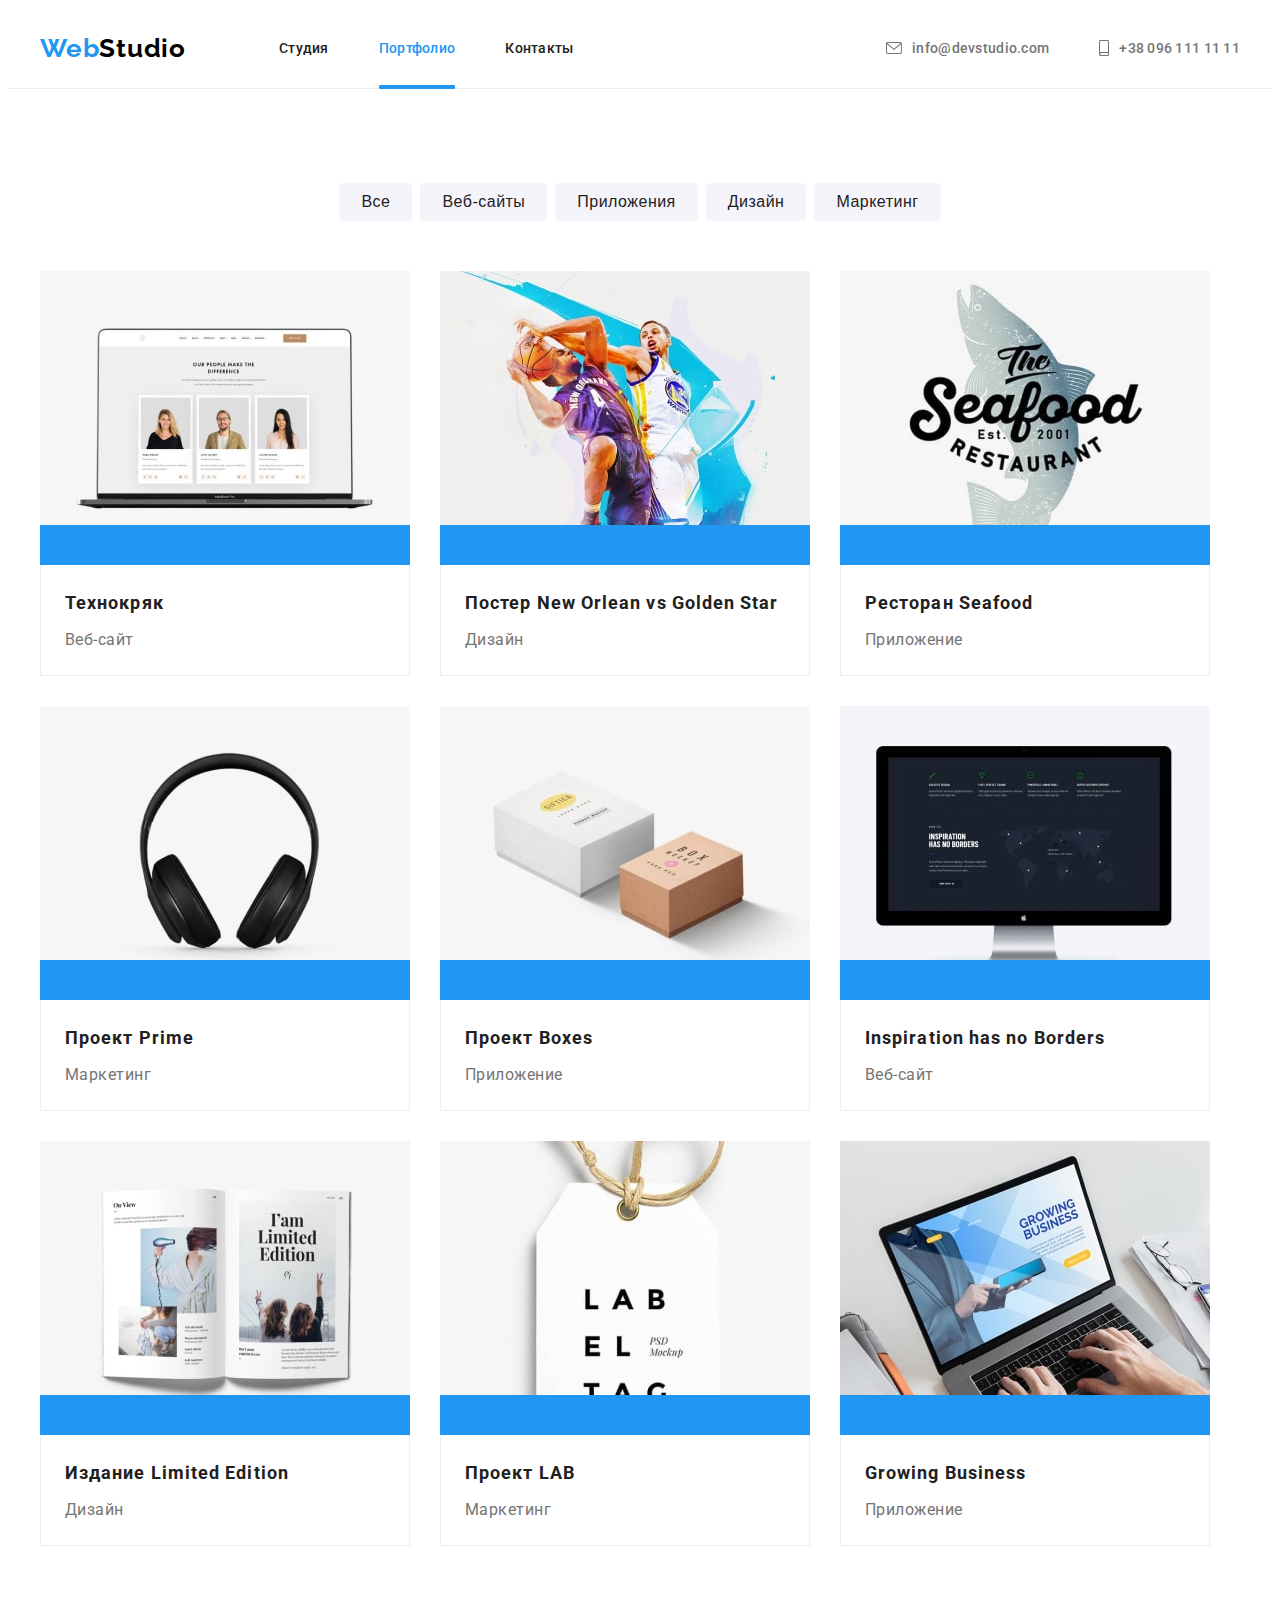
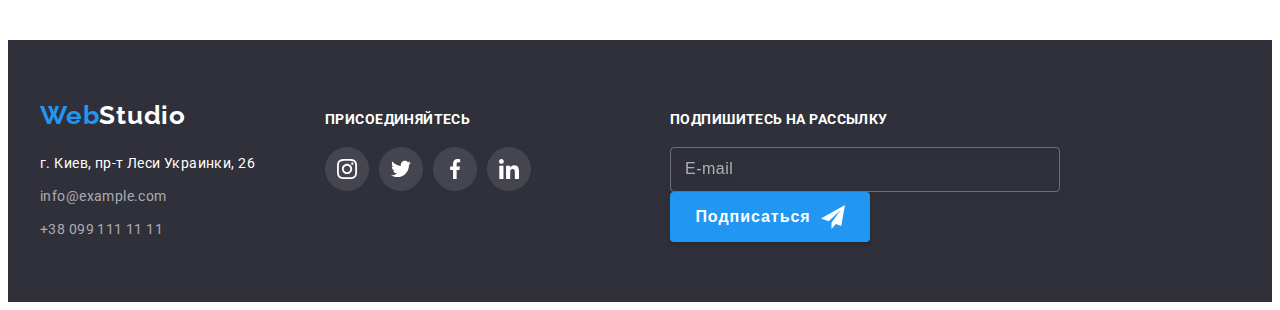
==== commit 4950be89: "11" ====
--- a/portfolio.html
+++ b/portfolio.html
@@ -284,12 +284,35 @@
             <li class="portfolio-grid__item">
               <a class="portfolio-grid__link" href=""
                 ><div class="portfolio-grid__thumb">
-                  <img
-                    src="./images/portfolio-3.jpeg"
-                    alt="Ноутбук"
-                    width="100%"
-                    height="auto"
-                  />
+                  <picture>
+                    <source
+                      srcset="
+                        ./images/portfolio/portfolio-desktop-3-min.jpeg     1x,
+                        ./images/portfolio/portfolio-desktop-3-@2x-min.jpeg 2x
+                      "
+                      media="(min-width: 1200px)"
+                    />
+                    <source
+                      srcset="
+                        ./images/portfolio/portfolio-tab-3-min.jpeg     1x,
+                        ./images/portfolio/portfolio-tab-3-@2x-min.jpeg 2x
+                      "
+                      media="(min-width: 768px)"
+                    />
+                    <source
+                      srcset="
+                        ./images/portfolio/portfolio-tel-3-min.jpeg     1x,
+                        ./images/portfolio/portfolio-tel-3-@2x-min.jpeg 2x
+                      "
+                      media="(min-width: 320px)"
+                    />
+                    <img
+                      src="./images/portfolio/portfolio-desktop-3-min.jpeg"
+                      alt="занимаемся программированием на разных устройствах"
+                      width="100%"
+                      height="auto"
+                    />
+                  </picture>
                   <p class="portfolio-grid__text">
                     Технокряк это современная площадка распространения
                     коронавируса. Компании используют эту платформу для
@@ -305,12 +328,35 @@
             <li class="portfolio-grid__item">
               <a class="portfolio-grid__link" href=""
                 ><div class="portfolio-grid__thumb">
-                  <img
-                    src="./images/portfolio-4.jpeg"
-                    alt="Ноутбук"
-                    width="100%"
-                    height="auto"
-                  />
+                  <picture>
+                    <source
+                      srcset="
+                        ./images/portfolio/portfolio-desktop-4-min.jpeg     1x,
+                        ./images/portfolio/portfolio-desktop-4-@2x-min.jpeg 2x
+                      "
+                      media="(min-width: 1200px)"
+                    />
+                    <source
+                      srcset="
+                        ./images/portfolio/portfolio-tab-4-min.jpeg     1x,
+                        ./images/portfolio/portfolio-tab-4-@2x-min.jpeg 2x
+                      "
+                      media="(min-width: 768px)"
+                    />
+                    <source
+                      srcset="
+                        ./images/portfolio/portfolio-tel-4-min.jpeg     1x,
+                        ./images/portfolio/portfolio-tel-4-@2x-min.jpeg 2x
+                      "
+                      media="(min-width: 320px)"
+                    />
+                    <img
+                      src="./images/portfolio/portfolio-desktop-4-min.jpeg"
+                      alt="занимаемся программированием на разных устройствах"
+                      width="100%"
+                      height="auto"
+                    />
+                  </picture>
                   <p class="portfolio-grid__text">
                     Технокряк это современная площадка распространения
                     коронавируса. Компании используют эту платформу для
@@ -326,12 +372,35 @@
             <li class="portfolio-grid__item">
               <a class="portfolio-grid__link" href=""
                 ><div class="portfolio-grid__thumb">
-                  <img
-                    src="./images/portfolio-5.jpeg"
-                    alt="Ноутбук"
-                    width="100%"
-                    height="auto"
-                  />
+                  <picture>
+                    <source
+                      srcset="
+                        ./images/portfolio/portfolio-desktop-5-min.jpeg     1x,
+                        ./images/portfolio/portfolio-desktop-5-@2x-min.jpeg 2x
+                      "
+                      media="(min-width: 1200px)"
+                    />
+                    <source
+                      srcset="
+                        ./images/portfolio/portfolio-tab-5-min.jpeg     1x,
+                        ./images/portfolio/portfolio-tab-5-@2x-min.jpeg 2x
+                      "
+                      media="(min-width: 768px)"
+                    />
+                    <source
+                      srcset="
+                        ./images/portfolio/portfolio-tel-5-min.jpeg     1x,
+                        ./images/portfolio/portfolio-tel-5-@2x-min.jpeg 2x
+                      "
+                      media="(min-width: 320px)"
+                    />
+                    <img
+                      src="./images/portfolio/portfolio-desktop-5-min.jpeg"
+                      alt="занимаемся программированием на разных устройствах"
+                      width="100%"
+                      height="auto"
+                    />
+                  </picture>
                   <p class="portfolio-grid__text">
                     Технокряк это современная площадка распространения
                     коронавируса. Компании используют эту платформу для
@@ -347,12 +416,35 @@
             <li class="portfolio-grid__item">
               <a class="portfolio-grid__link" href=""
                 ><div class="portfolio-grid__thumb">
-                  <img
-                    src="./images/portfolio-6.jpeg"
-                    alt="Ноутбук"
-                    width="100%"
-                    height="auto"
-                  />
+                  <picture>
+                    <source
+                      srcset="
+                        ./images/portfolio/portfolio-desktop-6-min.jpeg     1x,
+                        ./images/portfolio/portfolio-desktop-6-@2x-min.jpeg 2x
+                      "
+                      media="(min-width: 1200px)"
+                    />
+                    <source
+                      srcset="
+                        ./images/portfolio/portfolio-tab-6-min.jpeg     1x,
+                        ./images/portfolio/portfolio-tab-6-@2x-min.jpeg 2x
+                      "
+                      media="(min-width: 768px)"
+                    />
+                    <source
+                      srcset="
+                        ./images/portfolio/portfolio-tel-6-min.jpeg     1x,
+                        ./images/portfolio/portfolio-tel-6-@2x-min.jpeg 2x
+                      "
+                      media="(min-width: 320px)"
+                    />
+                    <img
+                      src="./images/portfolio/portfolio-desktop-6-min.jpeg"
+                      alt="занимаемся программированием на разных устройствах"
+                      width="100%"
+                      height="auto"
+                    />
+                  </picture>
                   <p class="portfolio-grid__text">
                     Технокряк это современная площадка распространения
                     коронавируса. Компании используют эту платформу для
@@ -370,12 +462,35 @@
             <li class="portfolio-grid__item">
               <a class="portfolio-grid__link" href=""
                 ><div class="portfolio-grid__thumb">
-                  <img
-                    src="./images/portfolio-7.jpeg"
-                    alt="Ноутбук"
-                    width="100%"
-                    height="auto"
-                  />
+                  <picture>
+                    <source
+                      srcset="
+                        ./images/portfolio/portfolio-desktop-7-min.jpeg     1x,
+                        ./images/portfolio/portfolio-desktop-7-@2x-min.jpeg 2x
+                      "
+                      media="(min-width: 1200px)"
+                    />
+                    <source
+                      srcset="
+                        ./images/portfolio/portfolio-tab-7-min.jpeg     1x,
+                        ./images/portfolio/portfolio-tab-7-@2x-min.jpeg 2x
+                      "
+                      media="(min-width: 768px)"
+                    />
+                    <source
+                      srcset="
+                        ./images/portfolio/portfolio-tel-7-min.jpeg     1x,
+                        ./images/portfolio/portfolio-tel-7-@2x-min.jpeg 2x
+                      "
+                      media="(min-width: 320px)"
+                    />
+                    <img
+                      src="./images/portfolio/portfolio-desktop-7-min.jpeg"
+                      alt="занимаемся программированием на разных устройствах"
+                      width="100%"
+                      height="auto"
+                    />
+                  </picture>
                   <p class="portfolio-grid__text">
                     Технокряк это современная площадка распространения
                     коронавируса. Компании используют эту платформу для
@@ -391,12 +506,35 @@
             <li class="portfolio-grid__item">
               <a class="portfolio-grid__link" href=""
                 ><div class="portfolio-grid__thumb">
-                  <img
-                    src="./images/portfolio-8.jpeg"
-                    alt="Ноутбук"
-                    width="100%"
-                    height="auto"
-                  />
+                  <picture>
+                    <source
+                      srcset="
+                        ./images/portfolio/portfolio-desktop-8-min.jpeg     1x,
+                        ./images/portfolio/portfolio-desktop-8-@2x-min.jpeg 2x
+                      "
+                      media="(min-width: 1200px)"
+                    />
+                    <source
+                      srcset="
+                        ./images/portfolio/portfolio-tab-8-min.jpeg     1x,
+                        ./images/portfolio/portfolio-tab-8-@2x-min.jpeg 2x
+                      "
+                      media="(min-width: 768px)"
+                    />
+                    <source
+                      srcset="
+                        ./images/portfolio/portfolio-tel-8-min.jpeg     1x,
+                        ./images/portfolio/portfolio-tel-8-@2x-min.jpeg 2x
+                      "
+                      media="(min-width: 320px)"
+                    />
+                    <img
+                      src="./images/portfolio/portfolio-desktop-8-min.jpeg"
+                      alt="занимаемся программированием на разных устройствах"
+                      width="100%"
+                      height="auto"
+                    />
+                  </picture>
                   <p class="portfolio-grid__text">
                     Технокряк это современная площадка распространения
                     коронавируса. Компании используют эту платформу для
@@ -412,12 +550,35 @@
             <li class="portfolio-grid__item">
               <a class="portfolio-grid__link" href=""
                 ><div class="portfolio-grid__thumb">
-                  <img
-                    src="./images/portfolio-9.jpeg"
-                    alt="Ноутбук"
-                    width="100%"
-                    height="auto"
-                  />
+                  <picture>
+                    <source
+                      srcset="
+                        ./images/portfolio/portfolio-desktop-9-min.jpeg     1x,
+                        ./images/portfolio/portfolio-desktop-9-@2x-min.jpeg 2x
+                      "
+                      media="(min-width: 1200px)"
+                    />
+                    <source
+                      srcset="
+                        ./images/portfolio/portfolio-tab-9-min.jpeg     1x,
+                        ./images/portfolio/portfolio-tab-9-@2x-min.jpeg 2x
+                      "
+                      media="(min-width: 768px)"
+                    />
+                    <source
+                      srcset="
+                        ./images/portfolio/portfolio-tel-9-min.jpeg     1x,
+                        ./images/portfolio/portfolio-tel-9-@2x-min.jpeg 2x
+                      "
+                      media="(min-width: 320px)"
+                    />
+                    <img
+                      src="./images/portfolio/portfolio-desktop-9-min.jpeg"
+                      alt="занимаемся программированием на разных устройствах"
+                      width="100%"
+                      height="auto"
+                    />
+                  </picture>
                   <p class="portfolio-grid__text">
                     Технокряк это современная площадка распространения
                     коронавируса. Компании используют эту платформу для
